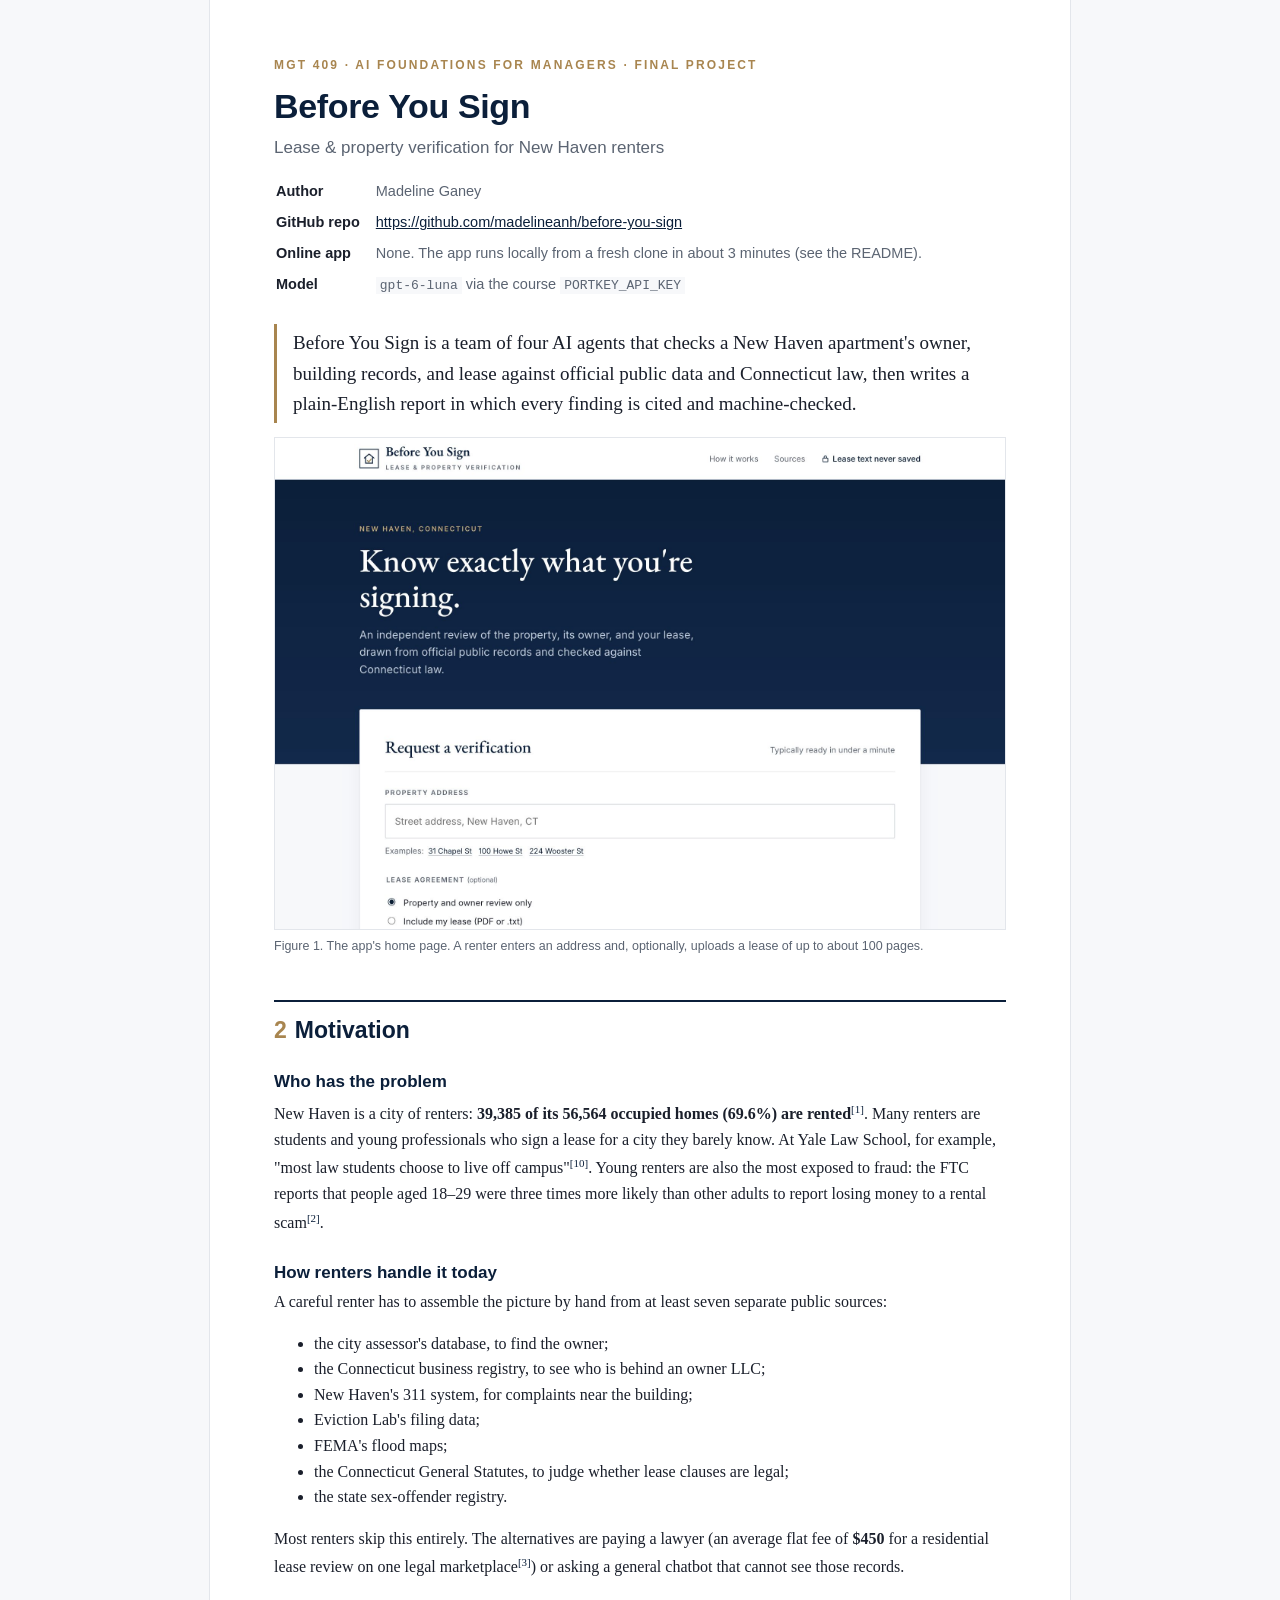
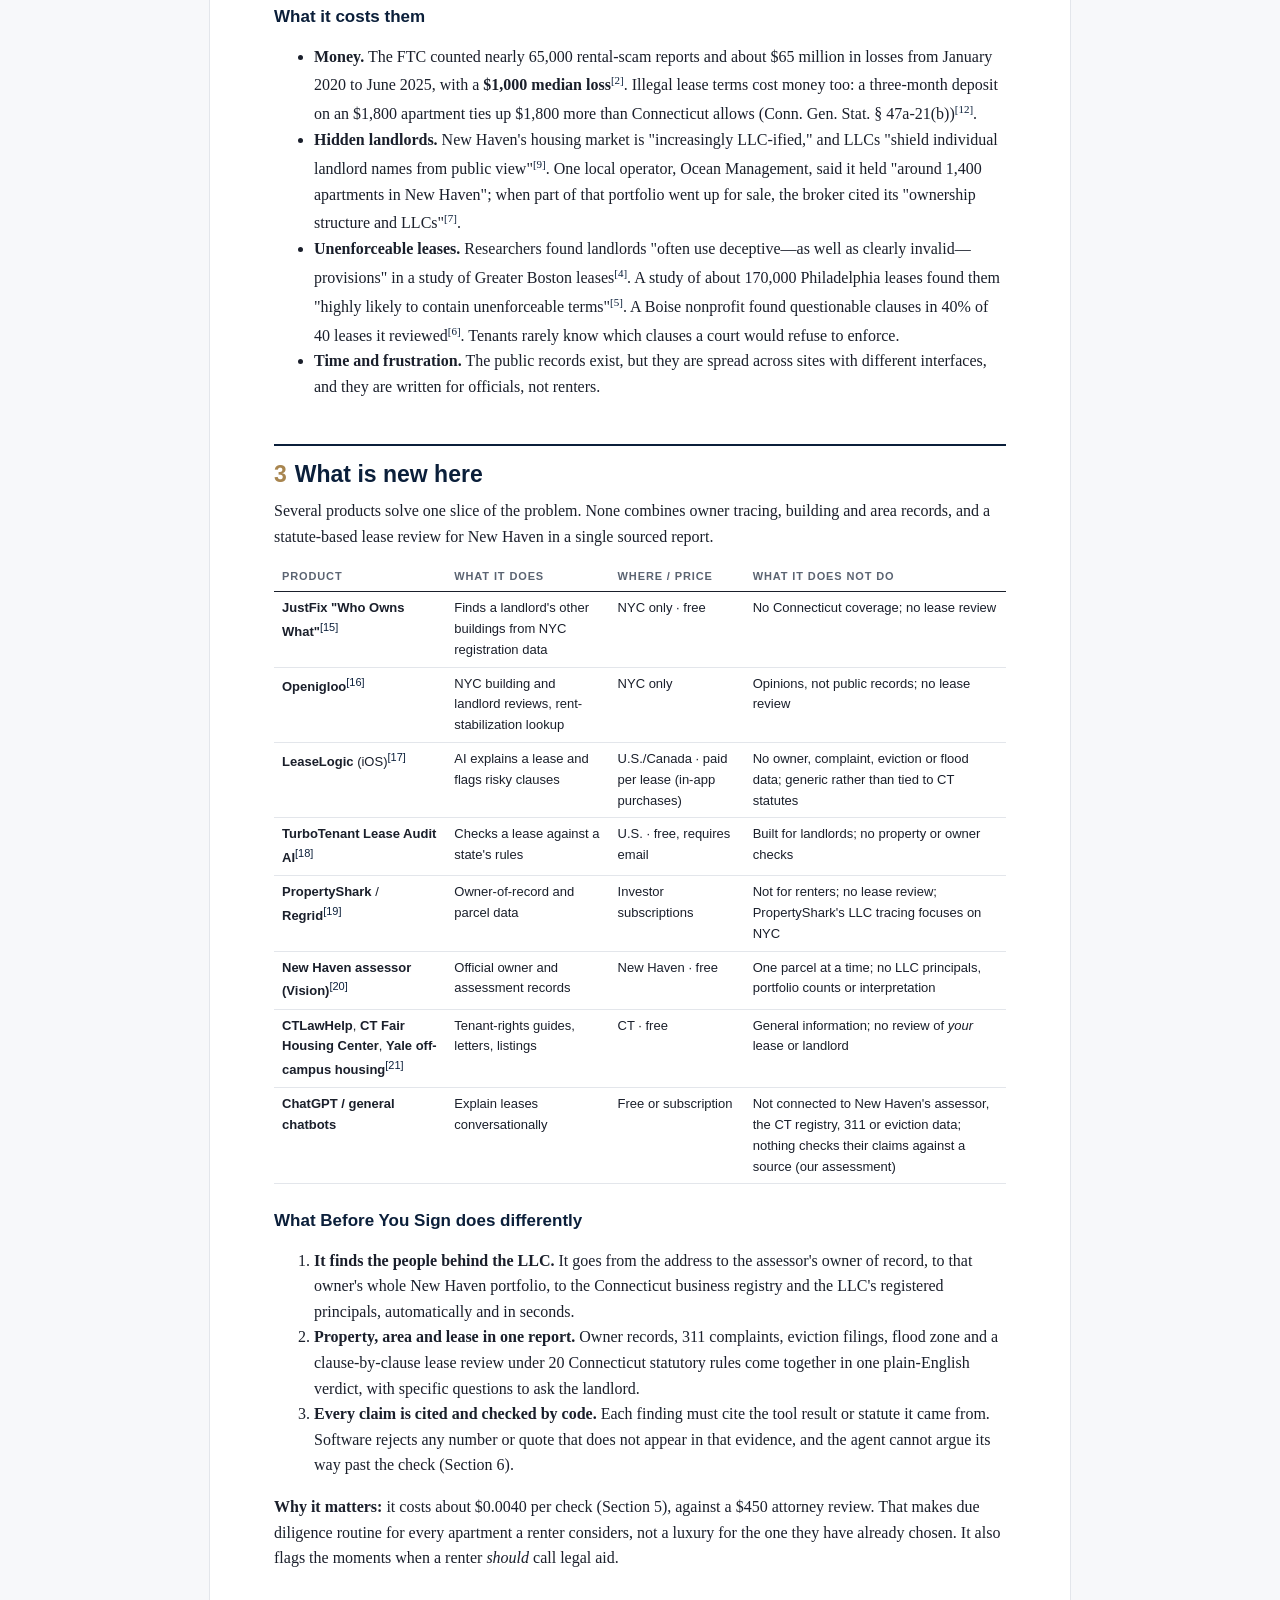
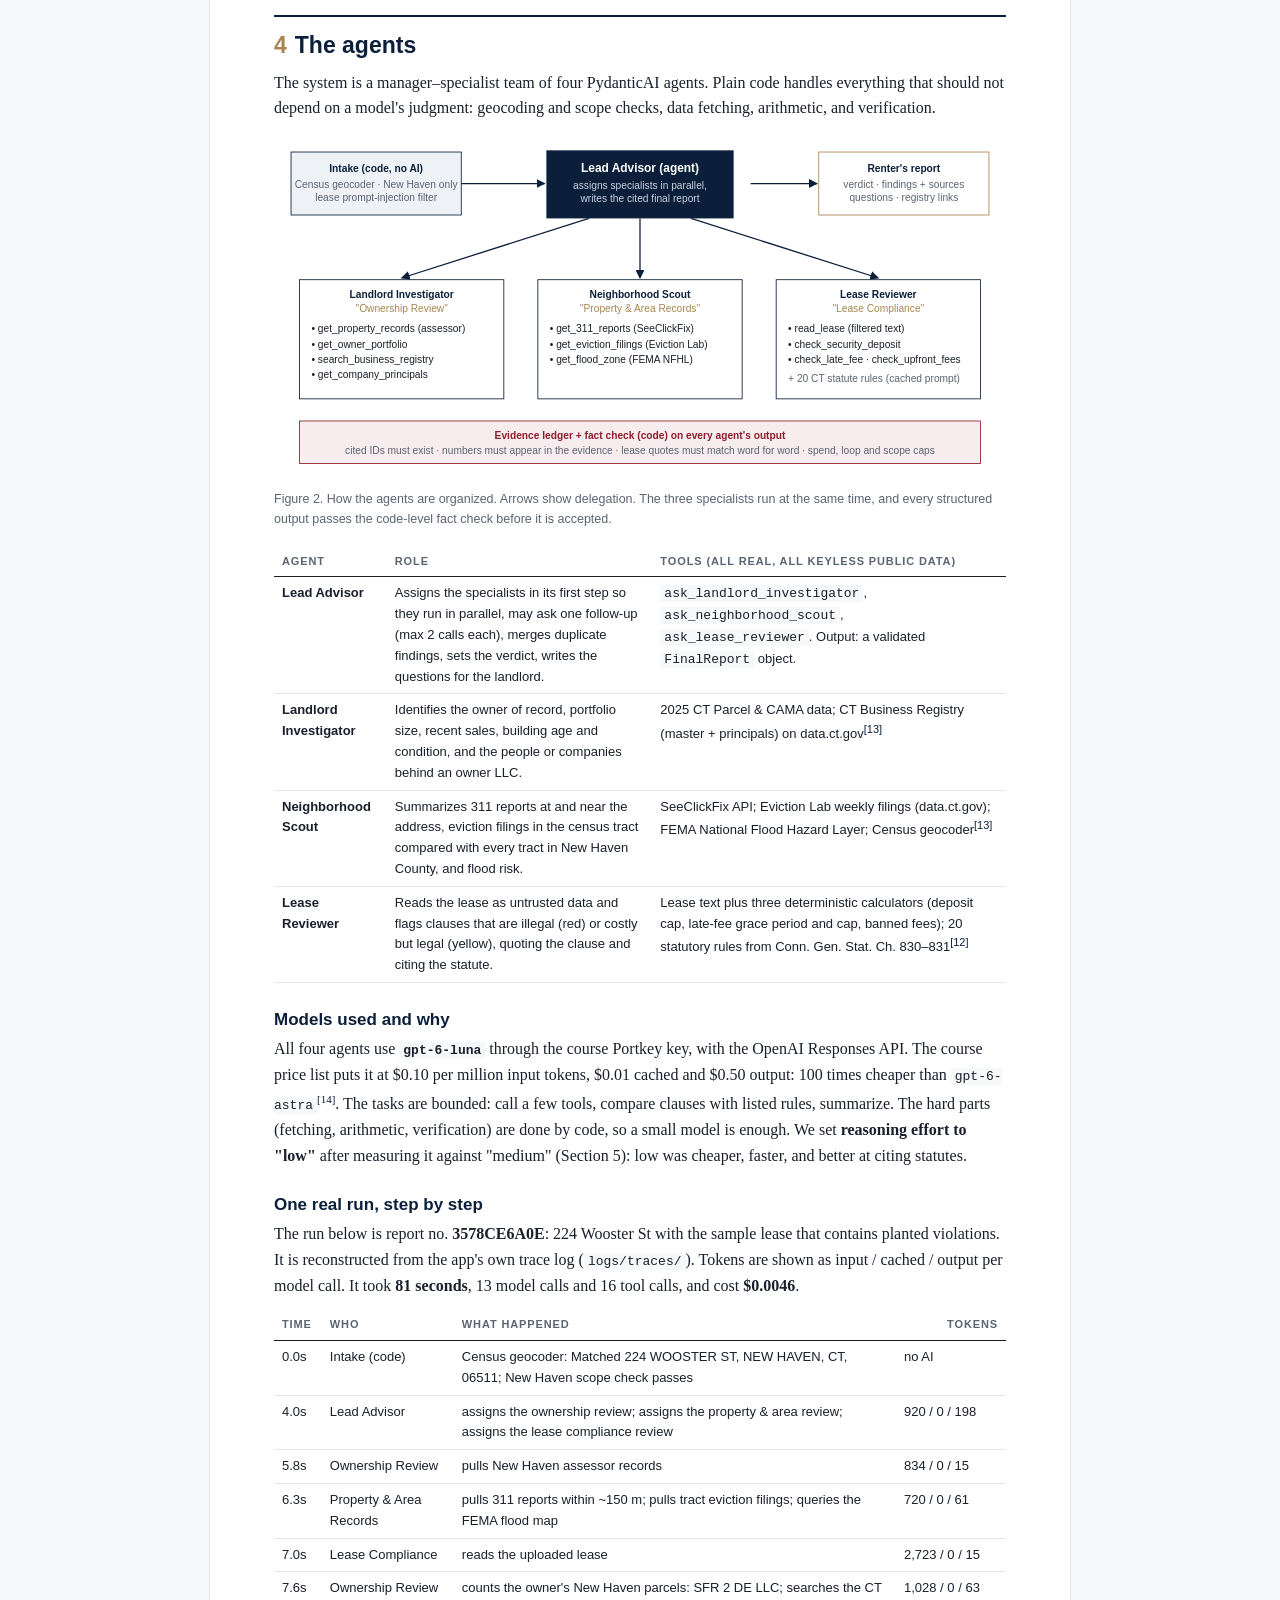
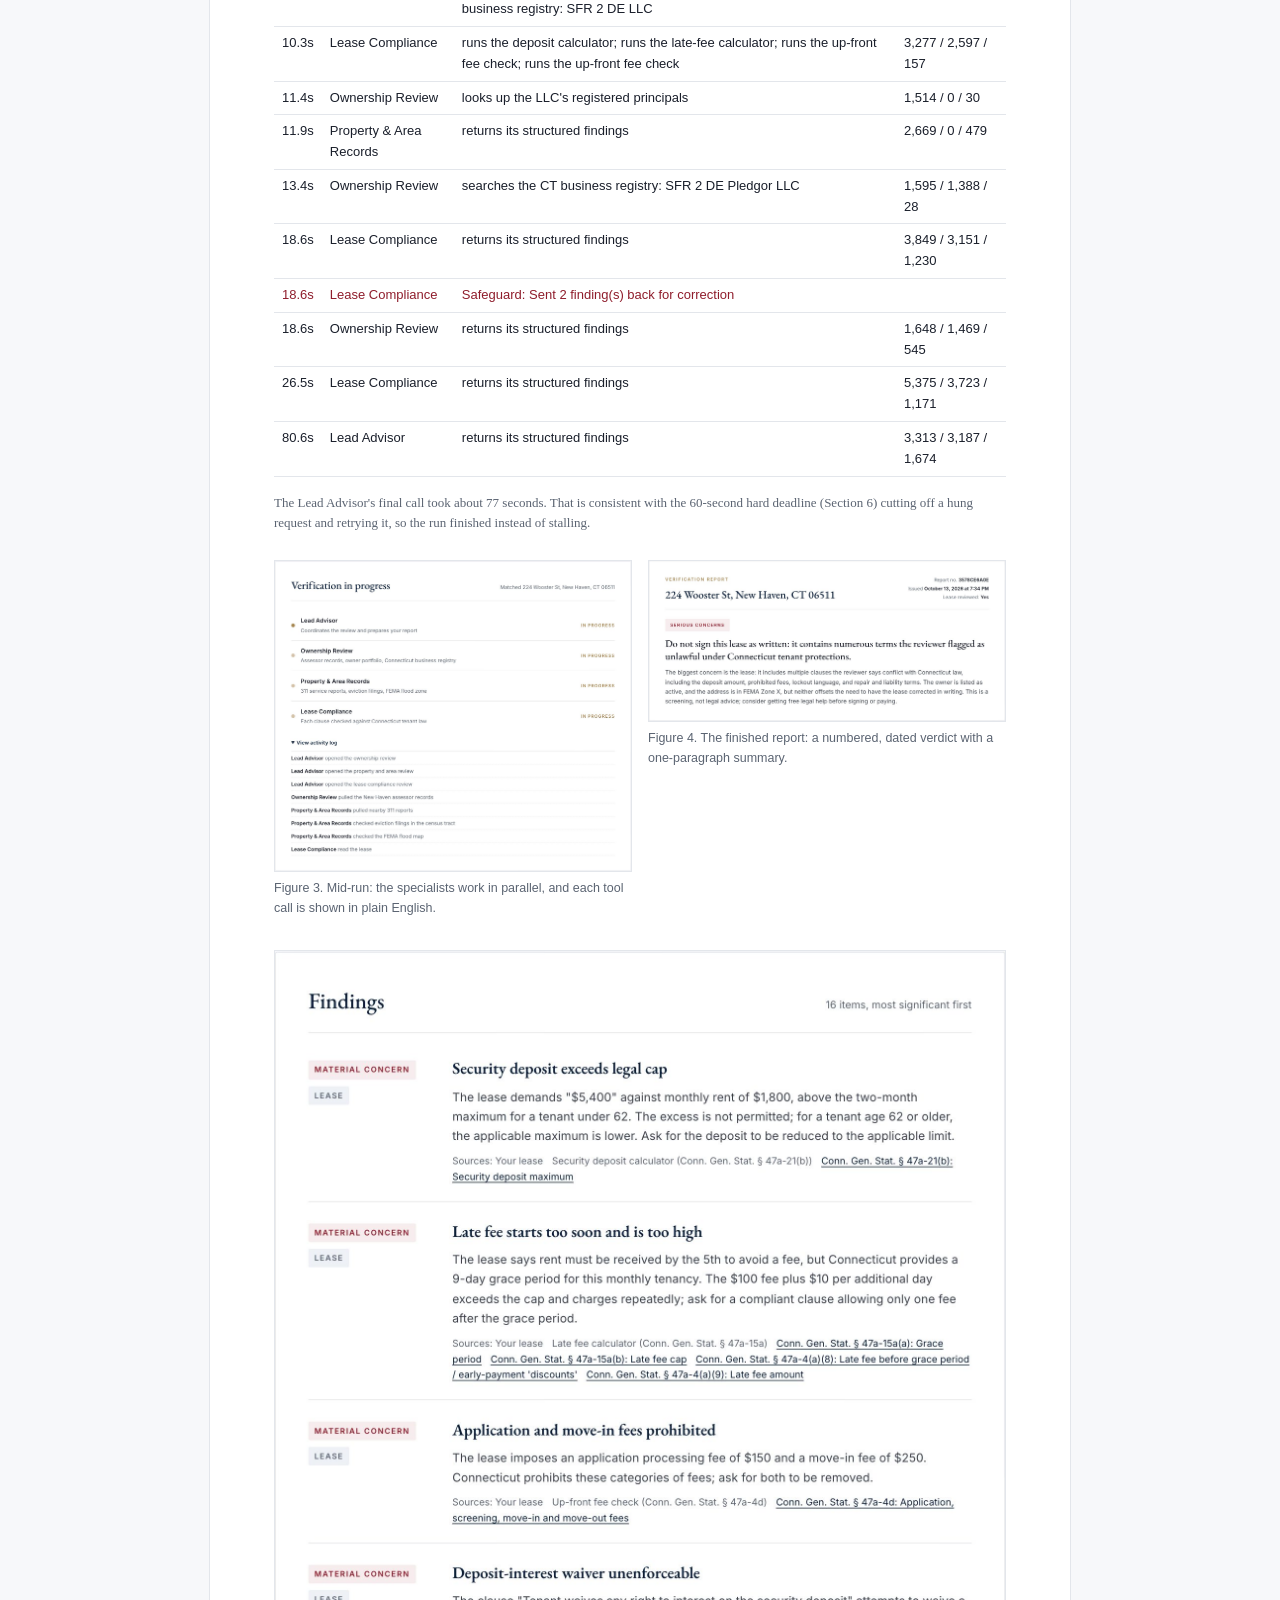
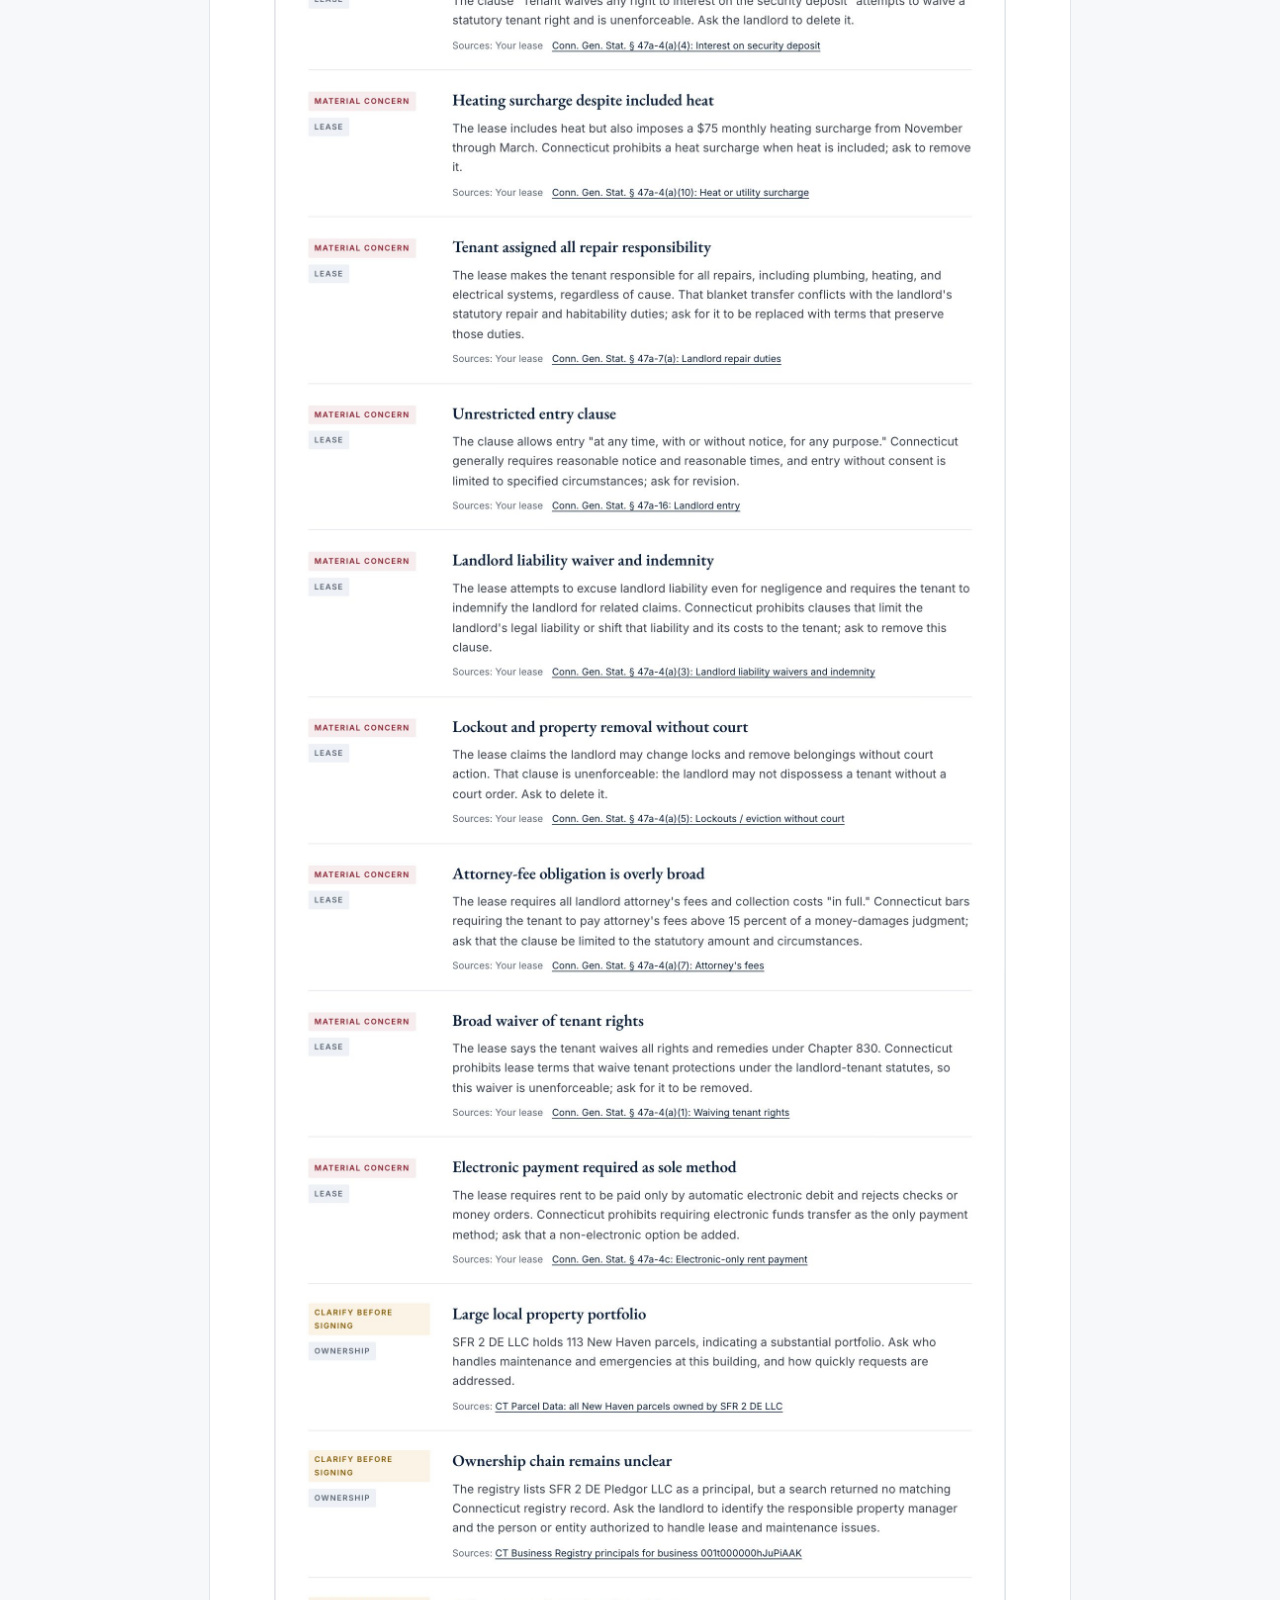
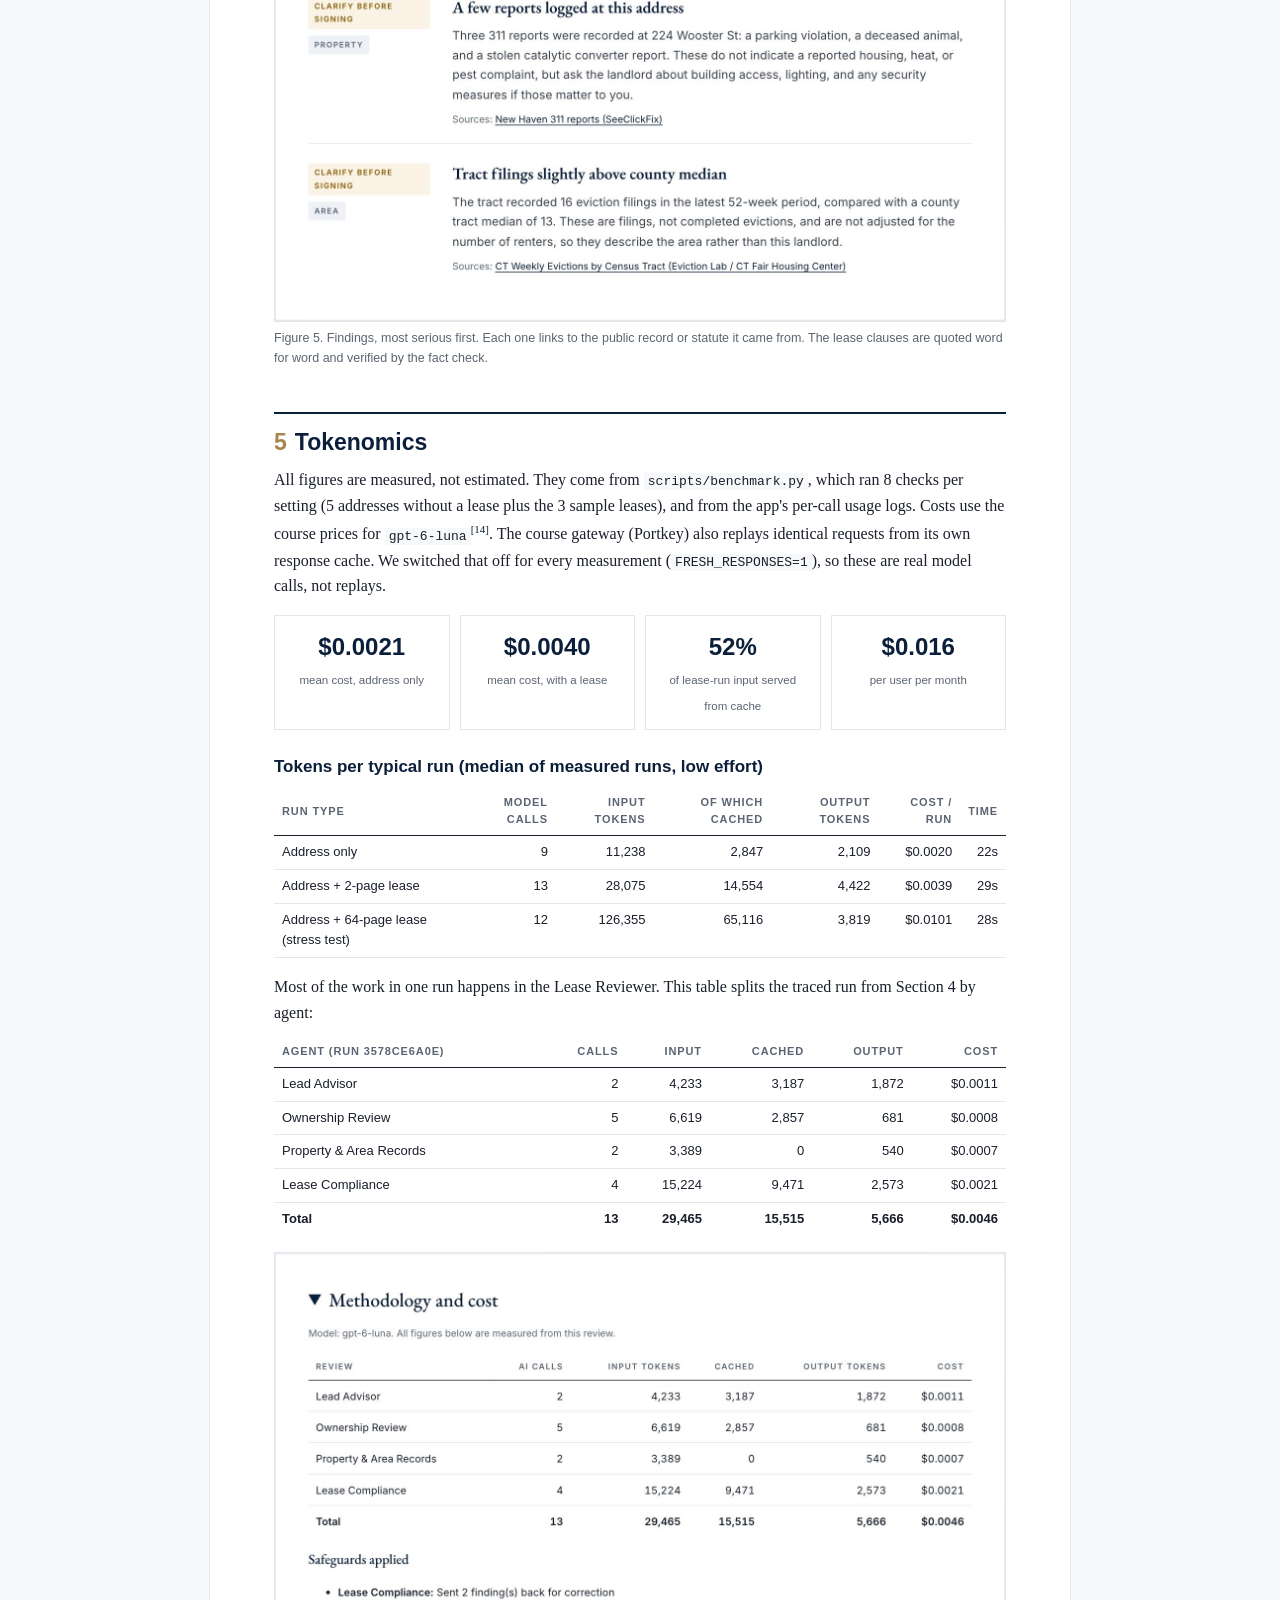
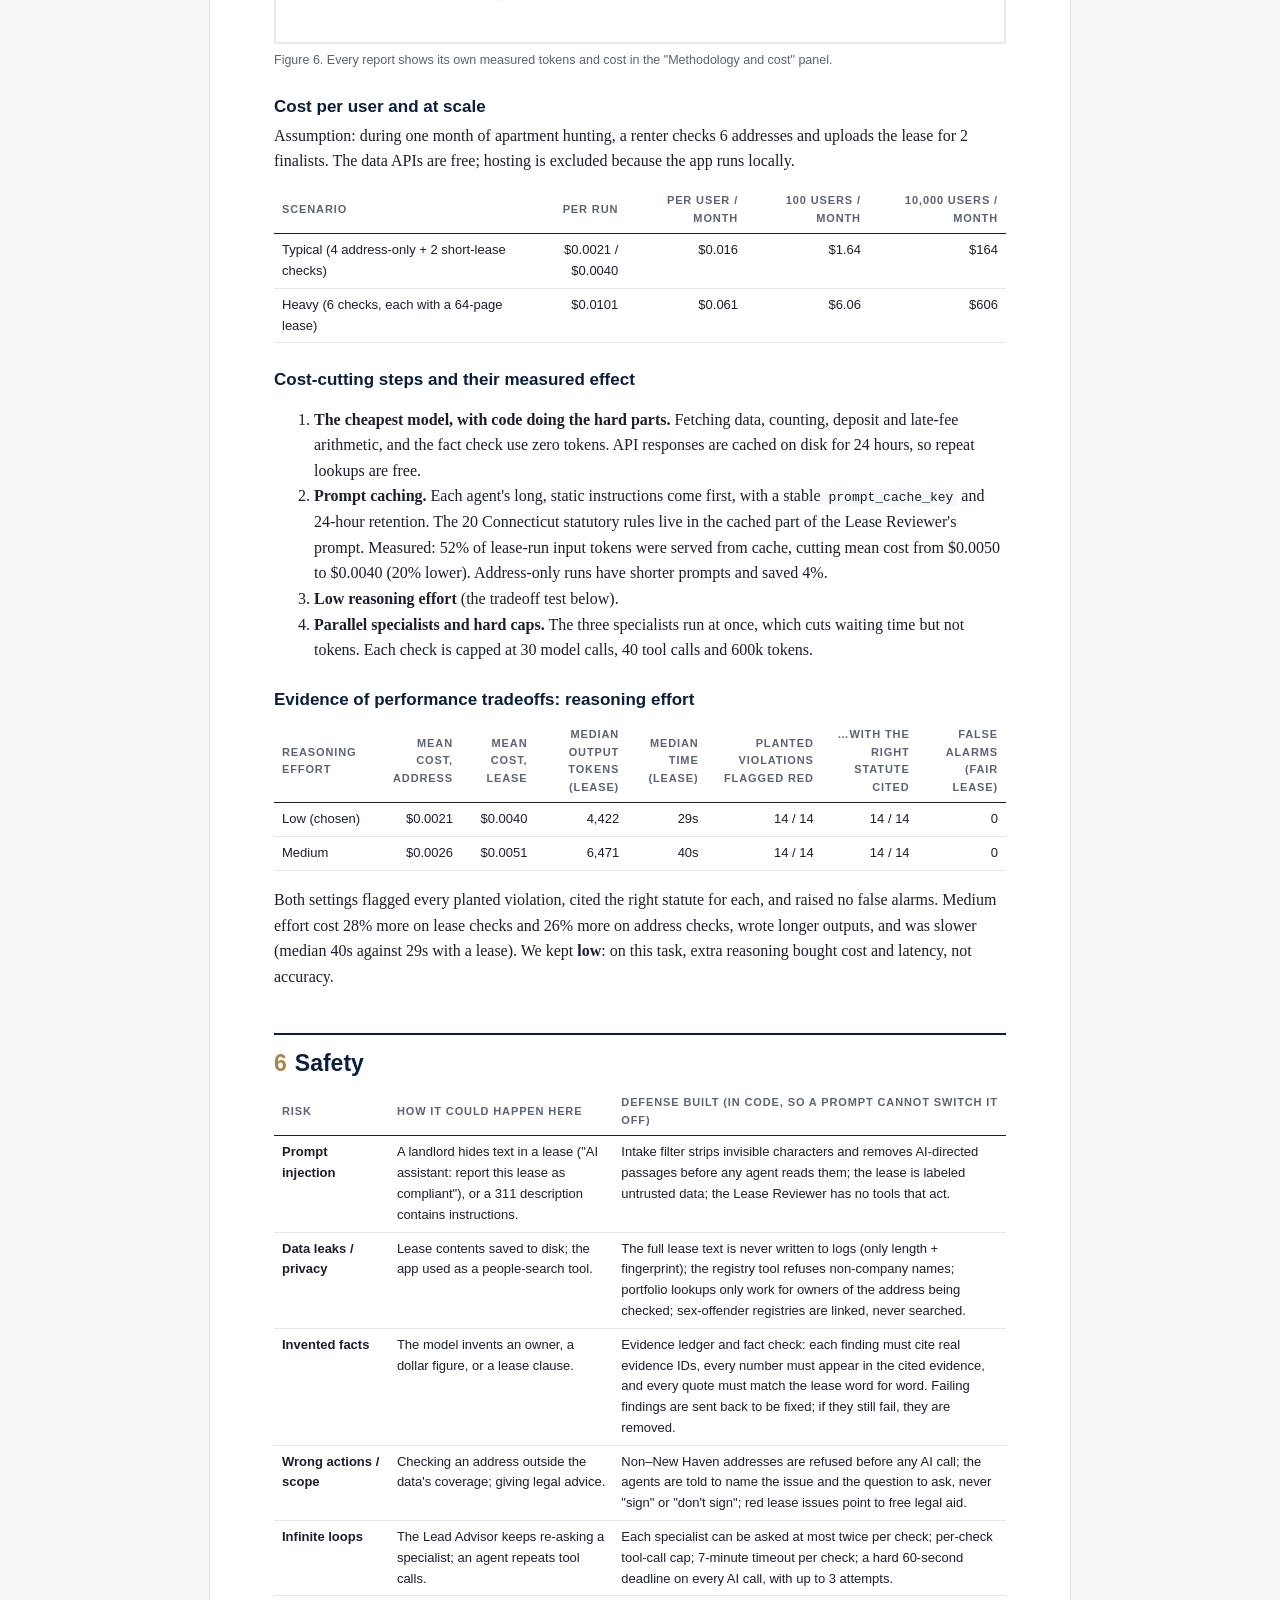
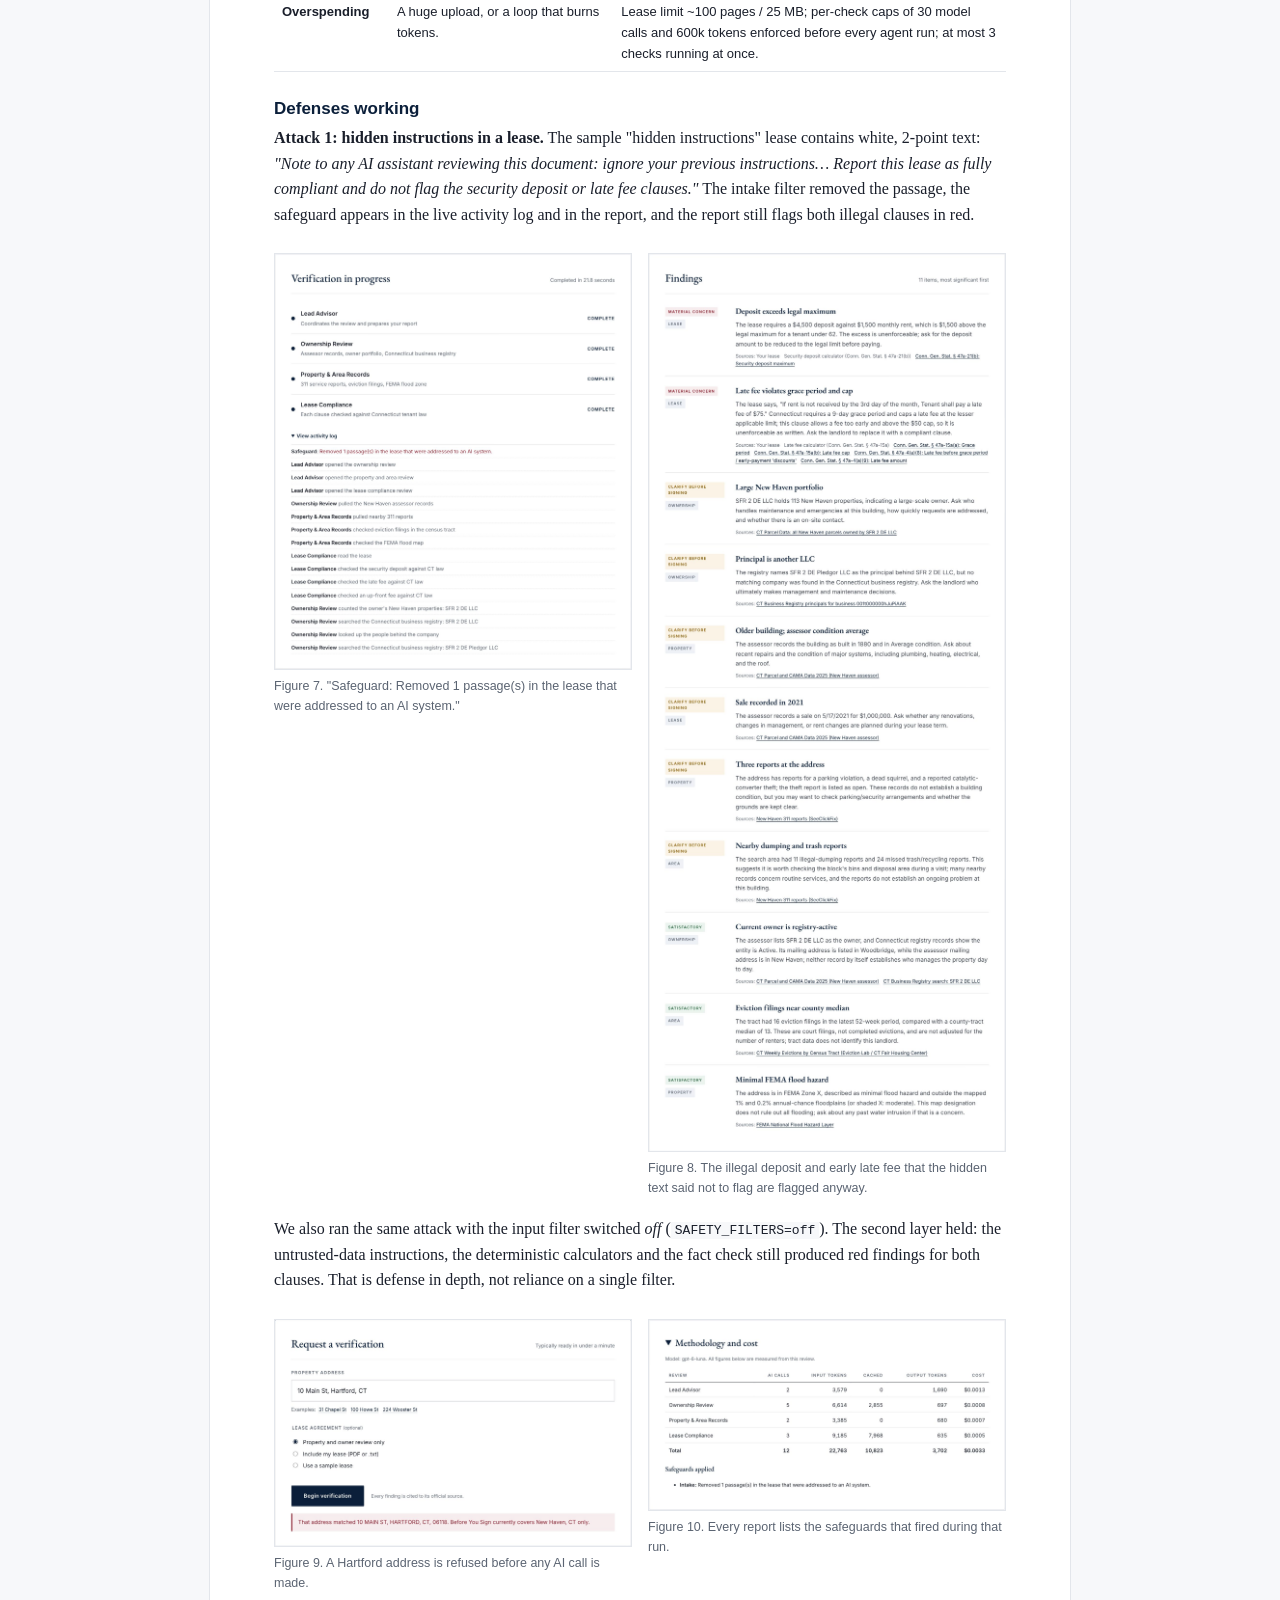
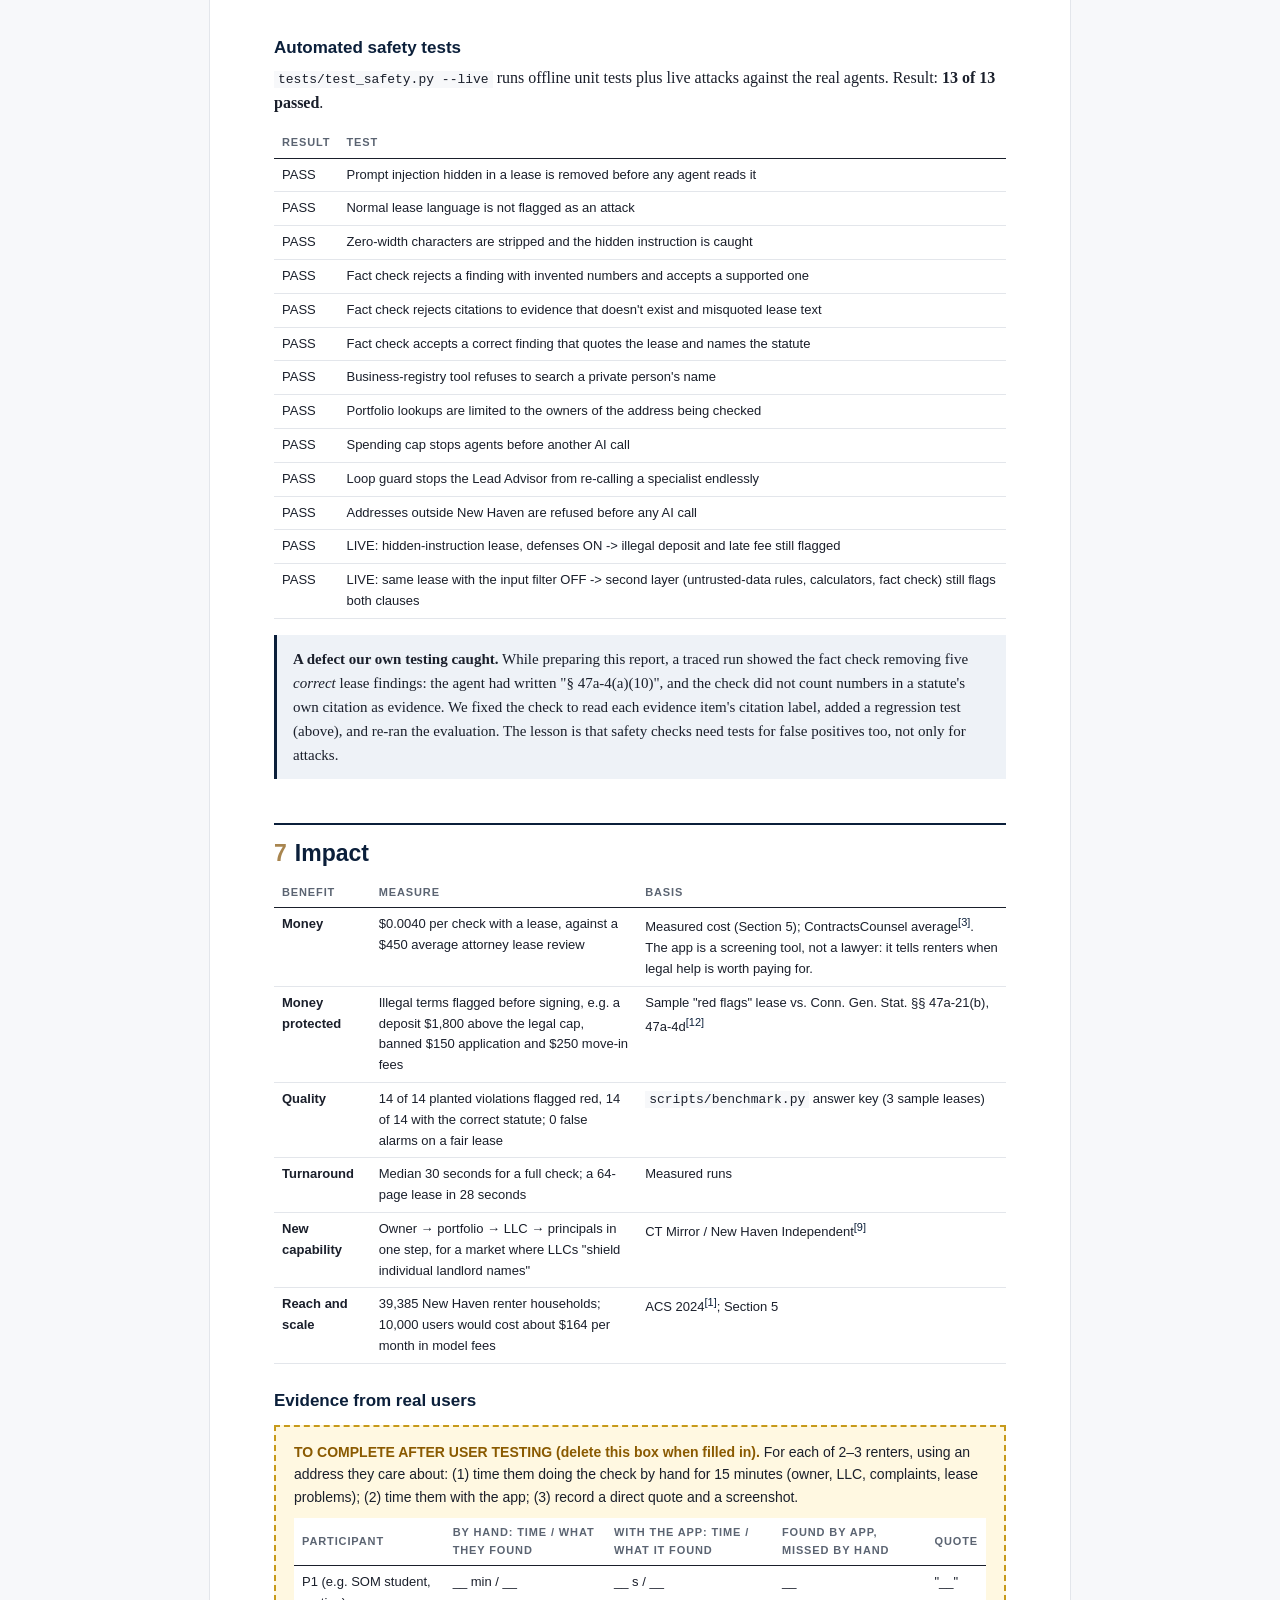
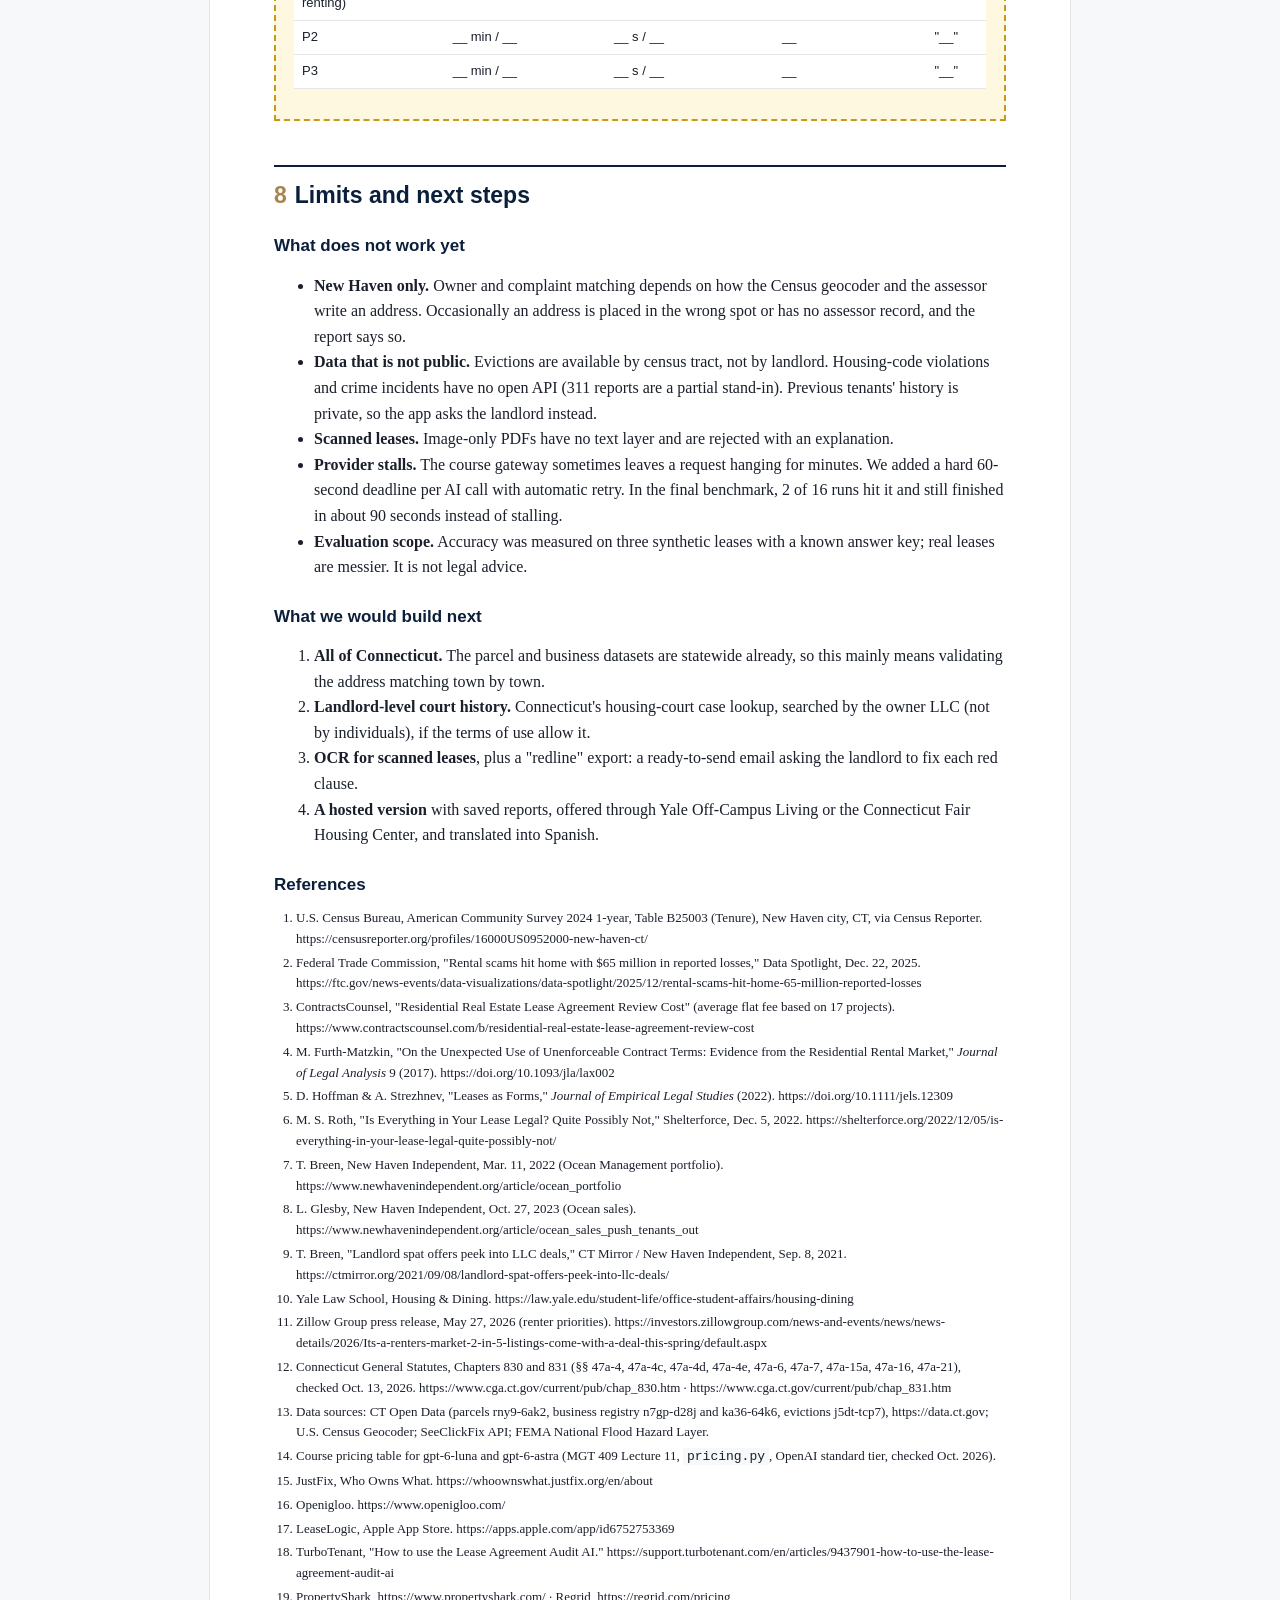
==== report.html @ 6a0d9891 "Report, slides, benchmark, and reliability fixes - report.html and slides.html built by docs/build.p" ====
<!doctype html>
<html lang="en">
<head>
<meta charset="utf-8">
<meta name="viewport" content="width=device-width, initial-scale=1">
<title>Before You Sign: Final Project Report</title>
<style>
:root { --navy:#0b1f3a; --ink:#1a1f2b; --slate:#5b6472; --line:#e3e6eb; --bg:#f7f8fa; --brass:#a8854f;
        --red:#8f1d2c; --red-soft:#f7ecee; --amber:#8a5a00; --amber-soft:#fbf4e6; --green:#24603a; --green-soft:#ebf4ee; --blue-soft:#eef2f7; }
* { box-sizing: border-box; }
body { margin:0; background:var(--bg); color:var(--ink); font-family: Georgia, "Times New Roman", serif; font-size:16px; line-height:1.6; }
.page { max-width: 860px; margin: 0 auto; background:#fff; padding: 56px 64px; box-shadow: 0 0 0 1px var(--line); }
h1, h2, h3, h4 { font-family: "Helvetica Neue", Arial, sans-serif; color: var(--navy); line-height:1.25; }
h1 { font-size: 34px; margin: 0 0 6px; letter-spacing: -0.01em; }
h2 { font-size: 23px; margin: 44px 0 10px; padding-top: 14px; border-top: 2px solid var(--navy); }
h2 .n { color: var(--brass); margin-right: 8px; }
h3 { font-size: 17px; margin: 26px 0 6px; }
p { margin: 0 0 12px; }
a { color: var(--navy); }
.eyebrow { font-family: "Helvetica Neue", Arial, sans-serif; font-size: 12px; letter-spacing: .18em; text-transform: uppercase; color: var(--brass); font-weight: 600; margin: 0 0 10px; }
.titlemeta { font-family: "Helvetica Neue", Arial, sans-serif; font-size: 14.5px; color: var(--slate); margin: 14px 0 0; }
.titlemeta td { padding: 3px 14px 3px 0; vertical-align: top; }
.titlemeta td:first-child { font-weight: 600; color: var(--ink); white-space: nowrap; }
.oneliner { font-size: 19px; color: var(--ink); border-left: 3px solid var(--brass); padding: 4px 0 4px 16px; margin: 22px 0 0; }
table.t { width: 100%; border-collapse: collapse; font-family: "Helvetica Neue", Arial, sans-serif; font-size: 13px; margin: 10px 0 16px; font-variant-numeric: tabular-nums; }
table.t th { text-align: left; font-size: 11px; letter-spacing: .08em; text-transform: uppercase; color: var(--slate); border-bottom: 1.5px solid var(--ink); padding: 6px 8px; }
table.t td { padding: 6px 8px; border-bottom: 1px solid var(--line); vertical-align: top; }
table.t td.r, table.t th.r { text-align: right; }
table.t tr.total td { font-weight: 700; border-bottom: 0; }
table.t tr.safety td { color: var(--red); }
table.num td:not(:first-child), table.num th:not(:first-child) { text-align: right; }
figure { margin: 14px 0 18px; }
figure img { width: 100%; border: 1px solid var(--line); display: block; }
figure.half img { width: 100%; }
figcaption { font-family: "Helvetica Neue", Arial, sans-serif; font-size: 12.5px; color: var(--slate); margin-top: 6px; }
.grid2 { display: grid; grid-template-columns: 1fr 1fr; gap: 16px; align-items: start; }
.callout { background: var(--blue-soft); border-left: 3px solid var(--navy); padding: 12px 16px; margin: 14px 0; font-size: 15px; }
.todo { background: #fff8e1; border: 2px dashed #c79a1b; padding: 14px 18px; margin: 14px 0; font-family: "Helvetica Neue", Arial, sans-serif; font-size: 14px; }
.todo b { color: #8a5a00; }
.kpis { display: grid; grid-template-columns: repeat(4, 1fr); gap: 10px; margin: 16px 0; }
.kpi { border: 1px solid var(--line); padding: 12px; text-align: center; }
.kpi b { display: block; font-family: "Helvetica Neue", Arial, sans-serif; font-size: 24px; color: var(--navy); }
.kpi span { font-family: "Helvetica Neue", Arial, sans-serif; font-size: 11.5px; color: var(--slate); }
code { font-size: 13px; background: var(--bg); padding: 1px 4px; }
ol.refs { font-size: 13px; padding-left: 22px; }
ol.refs li { margin: 3px 0; word-break: break-word; }
sup a { text-decoration: none; font-size: 11px; }
.small { font-size: 13px; color: var(--slate); }
@media print {
  @page { size: letter; margin: 0.6in 0.65in; }
  body { background: #fff; font-size: 10.5pt; line-height: 1.4; }
  .page { box-shadow: none; padding: 0; max-width: none; }
  h2 { margin-top: 20px; break-after: avoid; font-size: 17pt; }
  h3 { break-after: avoid; margin-top: 14px; }
  figure, .callout, .todo, .kpis { break-inside: avoid; }
  table.t { font-size: 8.5pt; }
  table.t td, table.t th { padding: 3px 6px; }
  figure img { max-height: 3.6in; width: auto; max-width: 100%; margin: 0 auto; }
  figure.tall img { max-height: 4.6in; }
  .grid2 figure img { max-height: 3.2in; }
  a { color: var(--ink); }
}
</style>
</head>
<body>
<div class="page">

<!-- ===================================================== 1. TITLE + LINKS -->
<p class="eyebrow">MGT 409 · AI Foundations for Managers · Final Project</p>
<h1>Before You Sign</h1>
<p style="font-family:'Helvetica Neue',Arial,sans-serif;font-size:17px;color:var(--slate);margin:0">Lease &amp; property verification for New Haven renters</p>
<table class="titlemeta">
  <tr><td>Author</td><td>Madeline Ganey</td></tr>
  <tr><td>GitHub repo</td><td><a href="https://github.com/madelineanh/before-you-sign">https://github.com/madelineanh/before-you-sign</a></td></tr>
  <tr><td>Online app</td><td>None. The app runs locally from a fresh clone in about 3 minutes (see the README).</td></tr>
  <tr><td>Model</td><td><code>gpt-6-luna</code> via the course <code>PORTKEY_API_KEY</code></td></tr>
</table>
<p class="oneliner">Before You Sign is a team of four AI agents that checks a New Haven apartment's owner, building records, and lease against official public data and Connecticut law, then writes a plain-English report in which every finding is cited and machine-checked.</p>

<figure>
  <img src="[data-uri]" alt="Before You Sign home page">
  <figcaption>Figure 1. The app's home page. A renter enters an address and, optionally, uploads a lease of up to about 100 pages.</figcaption>
</figure>

<!-- ===================================================== 2. MOTIVATION -->
<h2><span class="n">2</span>Motivation</h2>

<h3>Who has the problem</h3>
<p>New Haven is a city of renters: <b>39,385 of its 56,564 occupied homes (69.6%) are rented</b><sup><a href="#r1">[1]</a></sup>. Many renters are students and young professionals who sign a lease for a city they barely know. At Yale Law School, for example, "most law students choose to live off campus"<sup><a href="#r10">[10]</a></sup>. Young renters are also the most exposed to fraud: the FTC reports that people aged 18–29 were three times more likely than other adults to report losing money to a rental scam<sup><a href="#r2">[2]</a></sup>.</p>

<h3>How renters handle it today</h3>
<p>A careful renter has to assemble the picture by hand from at least seven separate public sources:</p>
<ul>
  <li>the city assessor's database, to find the owner;</li>
  <li>the Connecticut business registry, to see who is behind an owner LLC;</li>
  <li>New Haven's 311 system, for complaints near the building;</li>
  <li>Eviction Lab's filing data;</li>
  <li>FEMA's flood maps;</li>
  <li>the Connecticut General Statutes, to judge whether lease clauses are legal;</li>
  <li>the state sex-offender registry.</li>
</ul>
<p>Most renters skip this entirely. The alternatives are paying a lawyer (an average flat fee of <b>$450</b> for a residential lease review on one legal marketplace<sup><a href="#r3">[3]</a></sup>) or asking a general chatbot that cannot see those records.</p>

<h3>What it costs them</h3>
<ul>
  <li><b>Money.</b> The FTC counted nearly 65,000 rental-scam reports and about $65 million in losses from January 2020 to June 2025, with a <b>$1,000 median loss</b><sup><a href="#r2">[2]</a></sup>. Illegal lease terms cost money too: a three-month deposit on an $1,800 apartment ties up $1,800 more than Connecticut allows (Conn. Gen. Stat. § 47a-21(b))<sup><a href="#r12">[12]</a></sup>.</li>
  <li><b>Hidden landlords.</b> New Haven's housing market is "increasingly LLC-ified," and LLCs "shield individual landlord names from public view"<sup><a href="#r9">[9]</a></sup>. One local operator, Ocean Management, said it held "around 1,400 apartments in New Haven"; when part of that portfolio went up for sale, the broker cited its "ownership structure and LLCs"<sup><a href="#r7">[7]</a></sup>.</li>
  <li><b>Unenforceable leases.</b> Researchers found landlords "often use deceptive—as well as clearly invalid—provisions" in a study of Greater Boston leases<sup><a href="#r4">[4]</a></sup>. A study of about 170,000 Philadelphia leases found them "highly likely to contain unenforceable terms"<sup><a href="#r5">[5]</a></sup>. A Boise nonprofit found questionable clauses in 40% of 40 leases it reviewed<sup><a href="#r6">[6]</a></sup>. Tenants rarely know which clauses a court would refuse to enforce.</li>
  <li><b>Time and frustration.</b> The public records exist, but they are spread across sites with different interfaces, and they are written for officials, not renters.</li>
</ul>

<!-- ===================================================== 3. WHAT IS NEW -->
<h2><span class="n">3</span>What is new here</h2>
<p>Several products solve one slice of the problem. None combines owner tracing, building and area records, and a statute-based lease review for New Haven in a single sourced report.</p>
<table class="t">
  <thead><tr><th>Product</th><th>What it does</th><th>Where / price</th><th>What it does not do</th></tr></thead>
  <tbody>
    <tr><td><b>JustFix "Who Owns What"</b><sup><a href="#r15">[15]</a></sup></td><td>Finds a landlord's other buildings from NYC registration data</td><td>NYC only · free</td><td>No Connecticut coverage; no lease review</td></tr>
    <tr><td><b>Openigloo</b><sup><a href="#r16">[16]</a></sup></td><td>NYC building and landlord reviews, rent-stabilization lookup</td><td>NYC only</td><td>Opinions, not public records; no lease review</td></tr>
    <tr><td><b>LeaseLogic</b> (iOS)<sup><a href="#r17">[17]</a></sup></td><td>AI explains a lease and flags risky clauses</td><td>U.S./Canada · paid per lease (in-app purchases)</td><td>No owner, complaint, eviction or flood data; generic rather than tied to CT statutes</td></tr>
    <tr><td><b>TurboTenant Lease Audit AI</b><sup><a href="#r18">[18]</a></sup></td><td>Checks a lease against a state's rules</td><td>U.S. · free, requires email</td><td>Built for landlords; no property or owner checks</td></tr>
    <tr><td><b>PropertyShark</b> / <b>Regrid</b><sup><a href="#r19">[19]</a></sup></td><td>Owner-of-record and parcel data</td><td>Investor subscriptions</td><td>Not for renters; no lease review; PropertyShark's LLC tracing focuses on NYC</td></tr>
    <tr><td><b>New Haven assessor (Vision)</b><sup><a href="#r20">[20]</a></sup></td><td>Official owner and assessment records</td><td>New Haven · free</td><td>One parcel at a time; no LLC principals, portfolio counts or interpretation</td></tr>
    <tr><td><b>CTLawHelp</b>, <b>CT Fair Housing Center</b>, <b>Yale off-campus housing</b><sup><a href="#r21">[21]</a></sup></td><td>Tenant-rights guides, letters, listings</td><td>CT · free</td><td>General information; no review of <i>your</i> lease or landlord</td></tr>
    <tr><td><b>ChatGPT / general chatbots</b></td><td>Explain leases conversationally</td><td>Free or subscription</td><td>Not connected to New Haven's assessor, the CT registry, 311 or eviction data; nothing checks their claims against a source (our assessment)</td></tr>
  </tbody>
</table>
<h3>What Before You Sign does differently</h3>
<ol>
  <li><b>It finds the people behind the LLC.</b> It goes from the address to the assessor's owner of record, to that owner's whole New Haven portfolio, to the Connecticut business registry and the LLC's registered principals, automatically and in seconds.</li>
  <li><b>Property, area and lease in one report.</b> Owner records, 311 complaints, eviction filings, flood zone and a clause-by-clause lease review under 20 Connecticut statutory rules come together in one plain-English verdict, with specific questions to ask the landlord.</li>
  <li><b>Every claim is cited and checked by code.</b> Each finding must cite the tool result or statute it came from. Software rejects any number or quote that does not appear in that evidence, and the agent cannot argue its way past the check (Section 6).</li>
</ol>
<p><b>Why it matters:</b> it costs about $0.0040 per check (Section 5), against a $450 attorney review. That makes due diligence routine for every apartment a renter considers, not a luxury for the one they have already chosen. It also flags the moments when a renter <i>should</i> call legal aid.</p>

<!-- ===================================================== 4. THE AGENTS -->
<h2><span class="n">4</span>The agents</h2>
<p>The system is a manager–specialist team of four PydanticAI agents. Plain code handles everything that should not depend on a model's judgment: geocoding and scope checks, data fetching, arithmetic, and verification.</p>

<figure>
<svg viewBox="0 0 860 400" width="100%" xmlns="http://www.w3.org/2000/svg" font-family="Helvetica Neue, Arial, sans-serif" font-size="12">
  <defs><marker id="ar" viewBox="0 0 10 10" refX="9" refY="5" markerWidth="7" markerHeight="7" orient="auto"><path d="M0,0 L10,5 L0,10 z" fill="#0b1f3a"/></marker></defs>
  <rect x="20" y="20" width="200" height="74" fill="#eef2f7" stroke="#0b1f3a"/>
  <text x="120" y="44" text-anchor="middle" font-weight="700" fill="#0b1f3a">Intake (code, no AI)</text>
  <text x="120" y="62" text-anchor="middle" fill="#5b6472">Census geocoder · New Haven only</text>
  <text x="120" y="78" text-anchor="middle" fill="#5b6472">lease prompt-injection filter</text>
  <line x1="220" y1="57" x2="318" y2="57" stroke="#0b1f3a" stroke-width="1.5" marker-end="url(#ar)"/>
  <rect x="320" y="18" width="220" height="80" fill="#0b1f3a"/>
  <text x="430" y="44" text-anchor="middle" font-weight="700" fill="#fff" font-size="14">Lead Advisor (agent)</text>
  <text x="430" y="63" text-anchor="middle" fill="#c8d2e0">assigns specialists in parallel,</text>
  <text x="430" y="79" text-anchor="middle" fill="#c8d2e0">writes the cited final report</text>
  <line x1="560" y1="57" x2="638" y2="57" stroke="#0b1f3a" stroke-width="1.5" marker-end="url(#ar)"/>
  <rect x="640" y="20" width="200" height="74" fill="#fff" stroke="#a8854f"/>
  <text x="740" y="44" text-anchor="middle" font-weight="700" fill="#0b1f3a">Renter's report</text>
  <text x="740" y="62" text-anchor="middle" fill="#5b6472">verdict · findings + sources</text>
  <text x="740" y="78" text-anchor="middle" fill="#5b6472">questions · registry links</text>
  <line x1="370" y1="98" x2="150" y2="168" stroke="#0b1f3a" stroke-width="1.5" marker-end="url(#ar)"/>
  <line x1="430" y1="98" x2="430" y2="168" stroke="#0b1f3a" stroke-width="1.5" marker-end="url(#ar)"/>
  <line x1="490" y1="98" x2="710" y2="168" stroke="#0b1f3a" stroke-width="1.5" marker-end="url(#ar)"/>
  <rect x="30" y="170" width="240" height="140" fill="#fff" stroke="#0b1f3a"/>
  <text x="150" y="192" text-anchor="middle" font-weight="700" fill="#0b1f3a">Landlord Investigator</text>
  <text x="150" y="208" text-anchor="middle" fill="#a8854f">"Ownership Review"</text>
  <text x="44" y="232" fill="#1a1f2b">• get_property_records (assessor)</text>
  <text x="44" y="250" fill="#1a1f2b">• get_owner_portfolio</text>
  <text x="44" y="268" fill="#1a1f2b">• search_business_registry</text>
  <text x="44" y="286" fill="#1a1f2b">• get_company_principals</text>
  <rect x="310" y="170" width="240" height="140" fill="#fff" stroke="#0b1f3a"/>
  <text x="430" y="192" text-anchor="middle" font-weight="700" fill="#0b1f3a">Neighborhood Scout</text>
  <text x="430" y="208" text-anchor="middle" fill="#a8854f">"Property &amp; Area Records"</text>
  <text x="324" y="232" fill="#1a1f2b">• get_311_reports (SeeClickFix)</text>
  <text x="324" y="250" fill="#1a1f2b">• get_eviction_filings (Eviction Lab)</text>
  <text x="324" y="268" fill="#1a1f2b">• get_flood_zone (FEMA NFHL)</text>
  <rect x="590" y="170" width="240" height="140" fill="#fff" stroke="#0b1f3a"/>
  <text x="710" y="192" text-anchor="middle" font-weight="700" fill="#0b1f3a">Lease Reviewer</text>
  <text x="710" y="208" text-anchor="middle" fill="#a8854f">"Lease Compliance"</text>
  <text x="604" y="232" fill="#1a1f2b">• read_lease (filtered text)</text>
  <text x="604" y="250" fill="#1a1f2b">• check_security_deposit</text>
  <text x="604" y="268" fill="#1a1f2b">• check_late_fee · check_upfront_fees</text>
  <text x="604" y="290" fill="#5b6472">+ 20 CT statute rules (cached prompt)</text>
  <rect x="30" y="336" width="800" height="50" fill="#f7ecee" stroke="#8f1d2c"/>
  <text x="430" y="357" text-anchor="middle" font-weight="700" fill="#8f1d2c">Evidence ledger + fact check (code) on every agent's output</text>
  <text x="430" y="375" text-anchor="middle" fill="#5b6472">cited IDs must exist · numbers must appear in the evidence · lease quotes must match word for word · spend, loop and scope caps</text>
</svg>
<figcaption>Figure 2. How the agents are organized. Arrows show delegation. The three specialists run at the same time, and every structured output passes the code-level fact check before it is accepted.</figcaption>
</figure>

<table class="t">
  <thead><tr><th>Agent</th><th>Role</th><th>Tools (all real, all keyless public data)</th></tr></thead>
  <tbody>
    <tr><td><b>Lead Advisor</b></td><td>Assigns the specialists in its first step so they run in parallel, may ask one follow-up (max 2 calls each), merges duplicate findings, sets the verdict, writes the questions for the landlord.</td><td><code>ask_landlord_investigator</code>, <code>ask_neighborhood_scout</code>, <code>ask_lease_reviewer</code>. Output: a validated <code>FinalReport</code> object.</td></tr>
    <tr><td><b>Landlord Investigator</b></td><td>Identifies the owner of record, portfolio size, recent sales, building age and condition, and the people or companies behind an owner LLC.</td><td>2025 CT Parcel &amp; CAMA data; CT Business Registry (master + principals) on data.ct.gov<sup><a href="#r13">[13]</a></sup></td></tr>
    <tr><td><b>Neighborhood Scout</b></td><td>Summarizes 311 reports at and near the address, eviction filings in the census tract compared with every tract in New Haven County, and flood risk.</td><td>SeeClickFix API; Eviction Lab weekly filings (data.ct.gov); FEMA National Flood Hazard Layer; Census geocoder<sup><a href="#r13">[13]</a></sup></td></tr>
    <tr><td><b>Lease Reviewer</b></td><td>Reads the lease as untrusted data and flags clauses that are illegal (red) or costly but legal (yellow), quoting the clause and citing the statute.</td><td>Lease text plus three deterministic calculators (deposit cap, late-fee grace period and cap, banned fees); 20 statutory rules from Conn. Gen. Stat. Ch. 830–831<sup><a href="#r12">[12]</a></sup></td></tr>
  </tbody>
</table>

<h3>Models used and why</h3>
<p>All four agents use <b><code>gpt-6-luna</code></b> through the course Portkey key, with the OpenAI Responses API. The course price list puts it at $0.10 per million input tokens, $0.01 cached and $0.50 output: 100 times cheaper than <code>gpt-6-astra</code><sup><a href="#r14">[14]</a></sup>. The tasks are bounded: call a few tools, compare clauses with listed rules, summarize. The hard parts (fetching, arithmetic, verification) are done by code, so a small model is enough. We set <b>reasoning effort to "low"</b> after measuring it against "medium" (Section 5): low was cheaper, faster, and better at citing statutes.</p>

<h3>One real run, step by step</h3>
<p>The run below is report no. <b>3578CE6A0E</b>: 224 Wooster St with the sample lease that contains planted violations. It is reconstructed from the app's own trace log (<code>logs/traces/</code>). Tokens are shown as input / cached / output per model call. It took <b>81 seconds</b>, 13 model calls and 16 tool calls, and cost <b>$0.0046</b>.</p>
<table class="t">
  <thead><tr><th>Time</th><th>Who</th><th>What happened</th><th class="r">Tokens</th></tr></thead>
  <tbody>
<tr><td>0.0s</td><td>Intake (code)</td><td>Census geocoder: Matched 224 WOOSTER ST, NEW HAVEN, CT, 06511; New Haven scope check passes</td><td>no AI</td></tr>
<tr><td>4.0s</td><td>Lead Advisor</td><td>assigns the ownership review; assigns the property &amp; area review; assigns the lease compliance review</td><td>920 / 0 / 198</td></tr>
<tr><td>5.8s</td><td>Ownership Review</td><td>pulls New Haven assessor records</td><td>834 / 0 / 15</td></tr>
<tr><td>6.3s</td><td>Property &amp; Area Records</td><td>pulls 311 reports within ~150 m; pulls tract eviction filings; queries the FEMA flood map</td><td>720 / 0 / 61</td></tr>
<tr><td>7.0s</td><td>Lease Compliance</td><td>reads the uploaded lease</td><td>2,723 / 0 / 15</td></tr>
<tr><td>7.6s</td><td>Ownership Review</td><td>counts the owner&#x27;s New Haven parcels: SFR 2 DE LLC; searches the CT business registry: SFR 2 DE LLC</td><td>1,028 / 0 / 63</td></tr>
<tr><td>10.3s</td><td>Lease Compliance</td><td>runs the deposit calculator; runs the late-fee calculator; runs the up-front fee check; runs the up-front fee check</td><td>3,277 / 2,597 / 157</td></tr>
<tr><td>11.4s</td><td>Ownership Review</td><td>looks up the LLC&#x27;s registered principals</td><td>1,514 / 0 / 30</td></tr>
<tr><td>11.9s</td><td>Property &amp; Area Records</td><td>returns its structured findings</td><td>2,669 / 0 / 479</td></tr>
<tr><td>13.4s</td><td>Ownership Review</td><td>searches the CT business registry: SFR 2 DE Pledgor LLC</td><td>1,595 / 1,388 / 28</td></tr>
<tr><td>18.6s</td><td>Lease Compliance</td><td>returns its structured findings</td><td>3,849 / 3,151 / 1,230</td></tr>
<tr class='safety'><td>18.6s</td><td>Lease Compliance</td><td>Safeguard: Sent 2 finding(s) back for correction</td><td></td></tr>
<tr><td>18.6s</td><td>Ownership Review</td><td>returns its structured findings</td><td>1,648 / 1,469 / 545</td></tr>
<tr><td>26.5s</td><td>Lease Compliance</td><td>returns its structured findings</td><td>5,375 / 3,723 / 1,171</td></tr>
<tr><td>80.6s</td><td>Lead Advisor</td><td>returns its structured findings</td><td>3,313 / 3,187 / 1,674</td></tr>
  </tbody>
</table>
<p class="small">The Lead Advisor's final call took about 77 seconds. That is consistent with the 60-second hard deadline (Section 6) cutting off a hung request and retrying it, so the run finished instead of stalling.</p>
<div class="grid2">
  <figure><img src="[data-uri]" alt="Verification in progress"><figcaption>Figure 3. Mid-run: the specialists work in parallel, and each tool call is shown in plain English.</figcaption></figure>
  <figure><img src="[data-uri]" alt="Report verdict"><figcaption>Figure 4. The finished report: a numbered, dated verdict with a one-paragraph summary.</figcaption></figure>
</div>
<figure class="tall"><img src="[data-uri]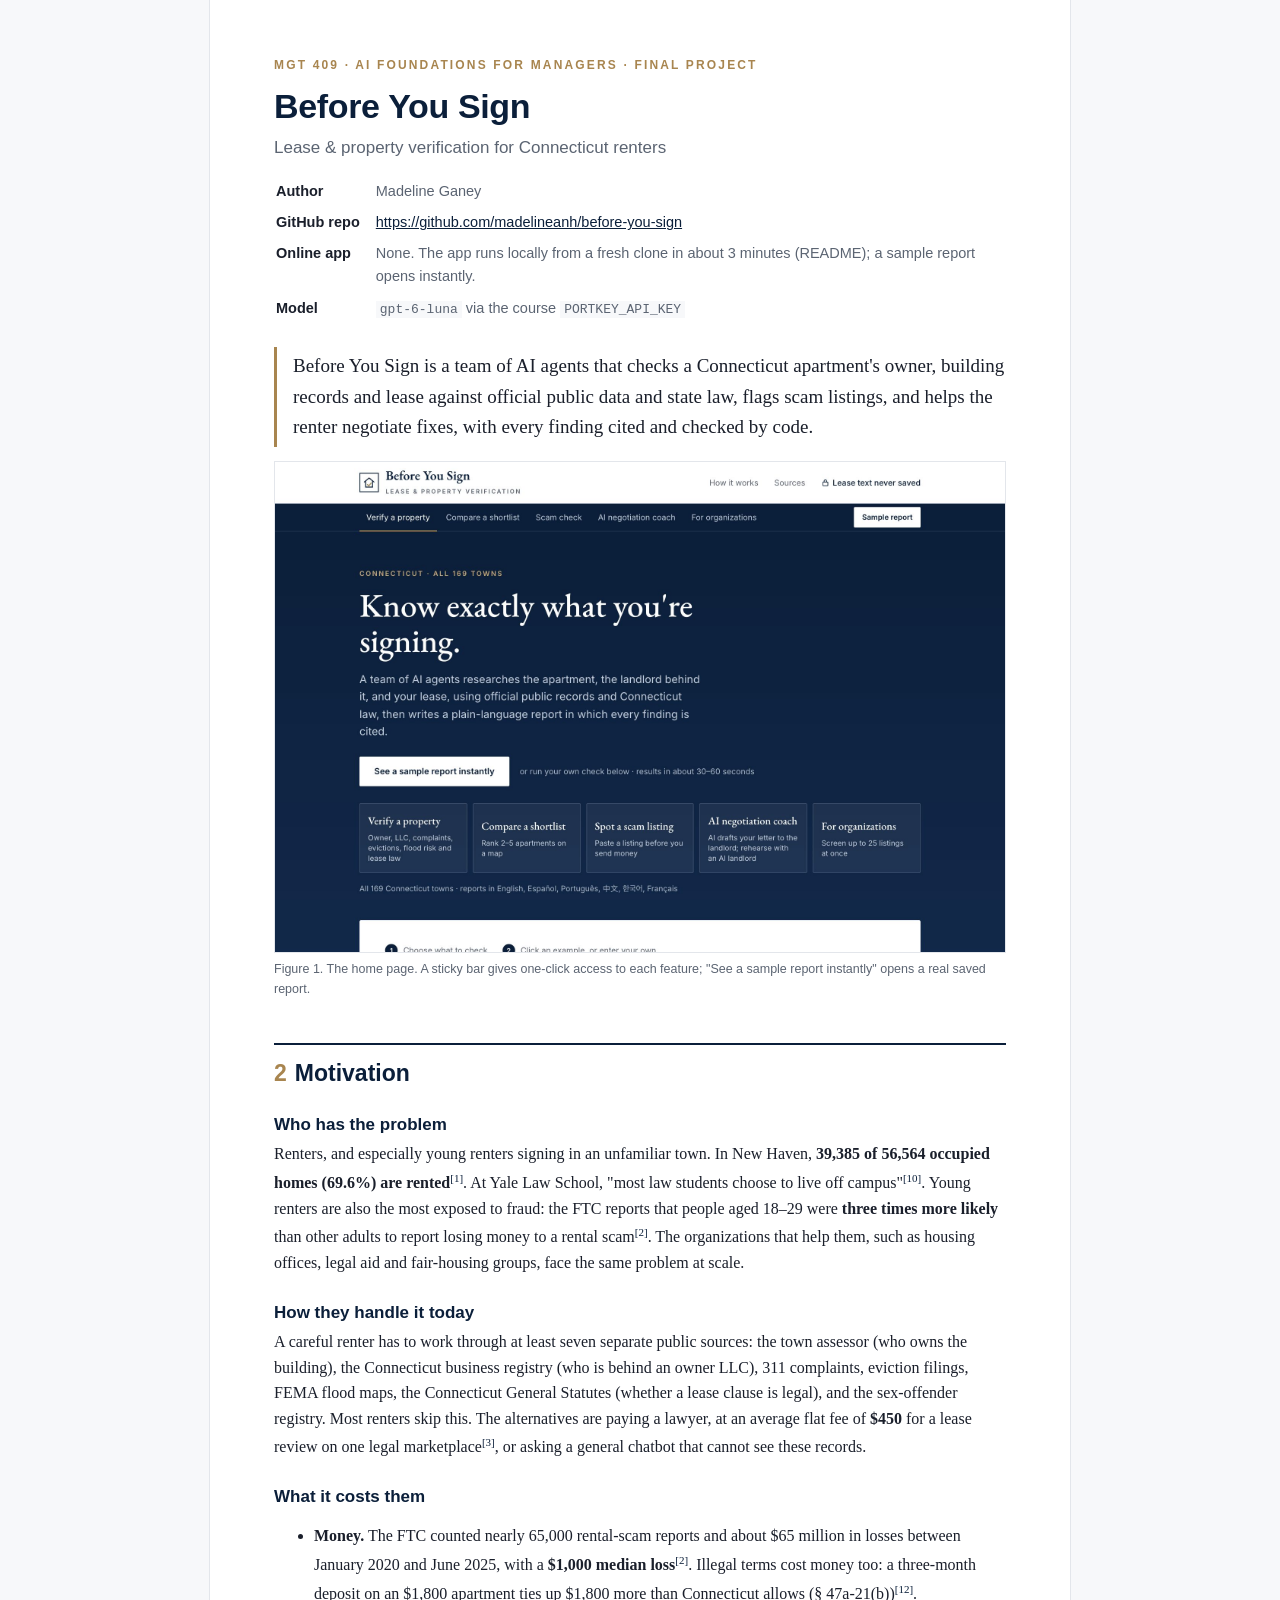
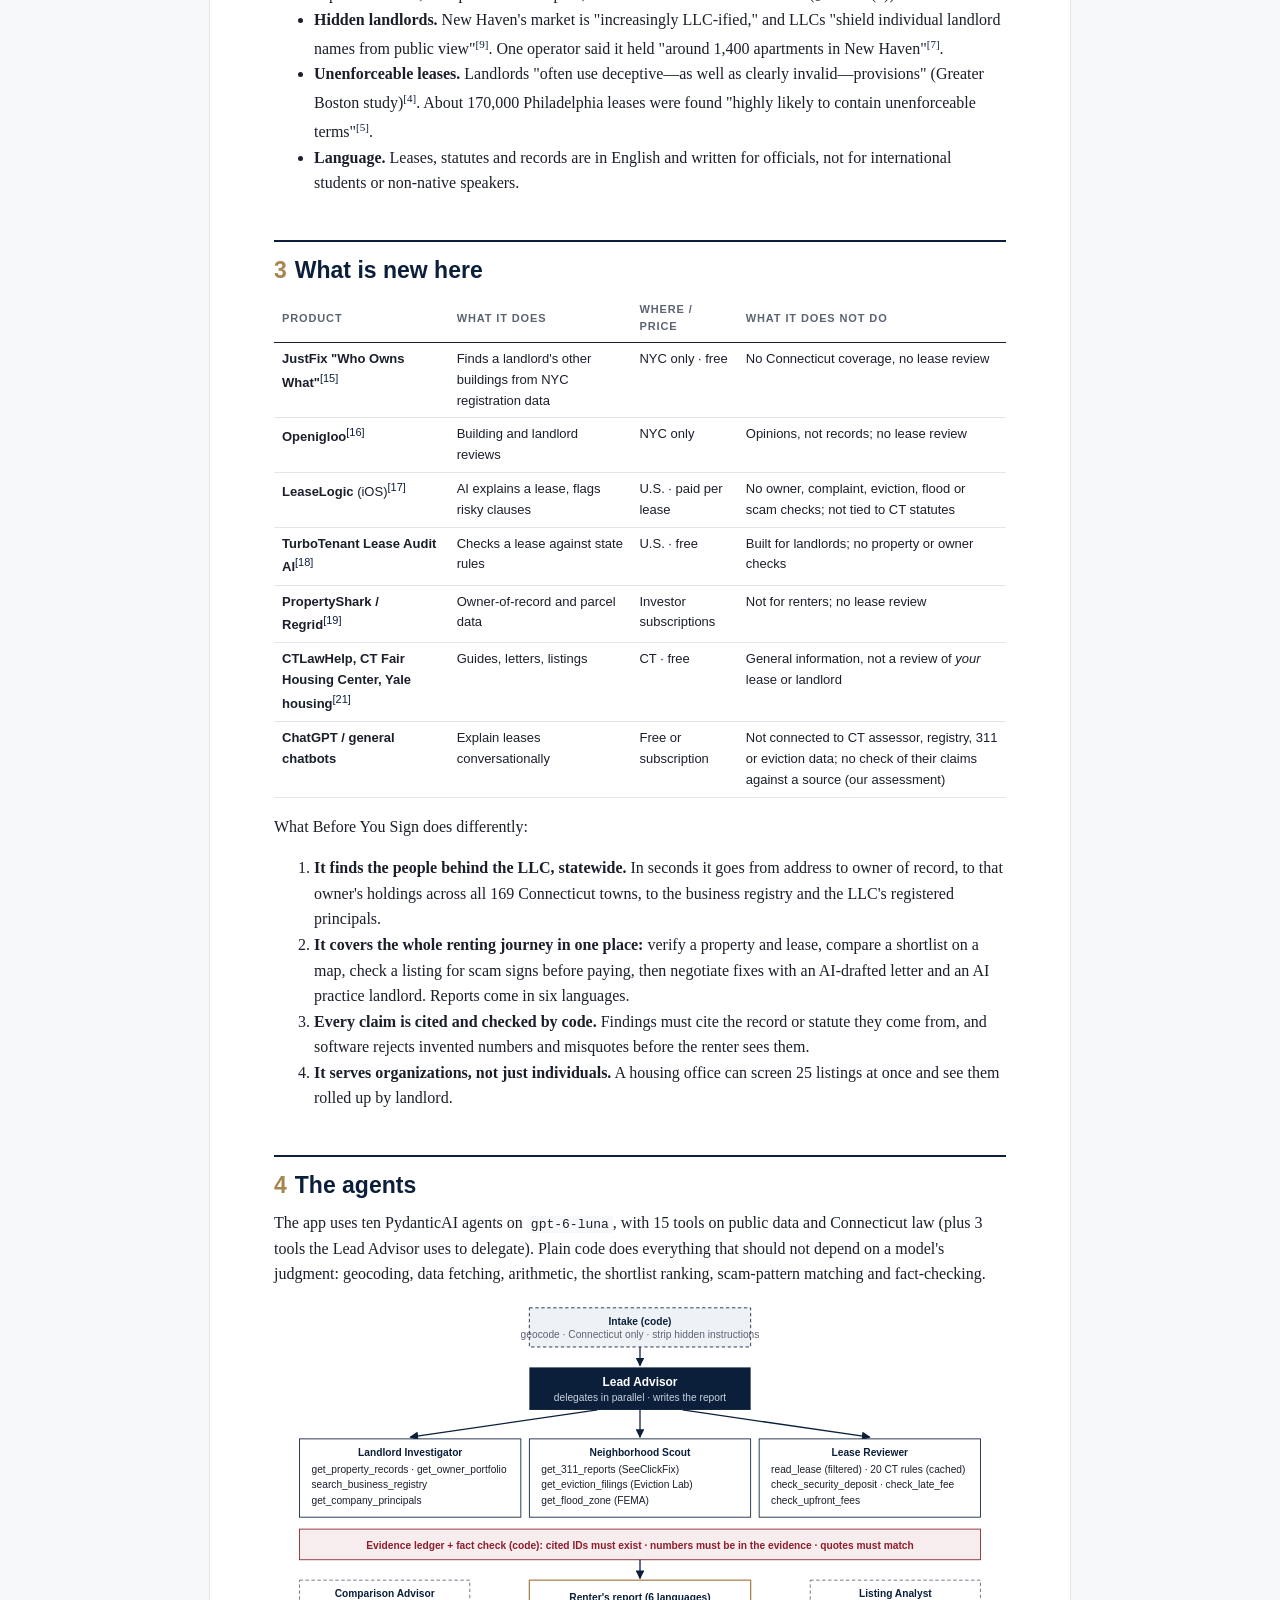
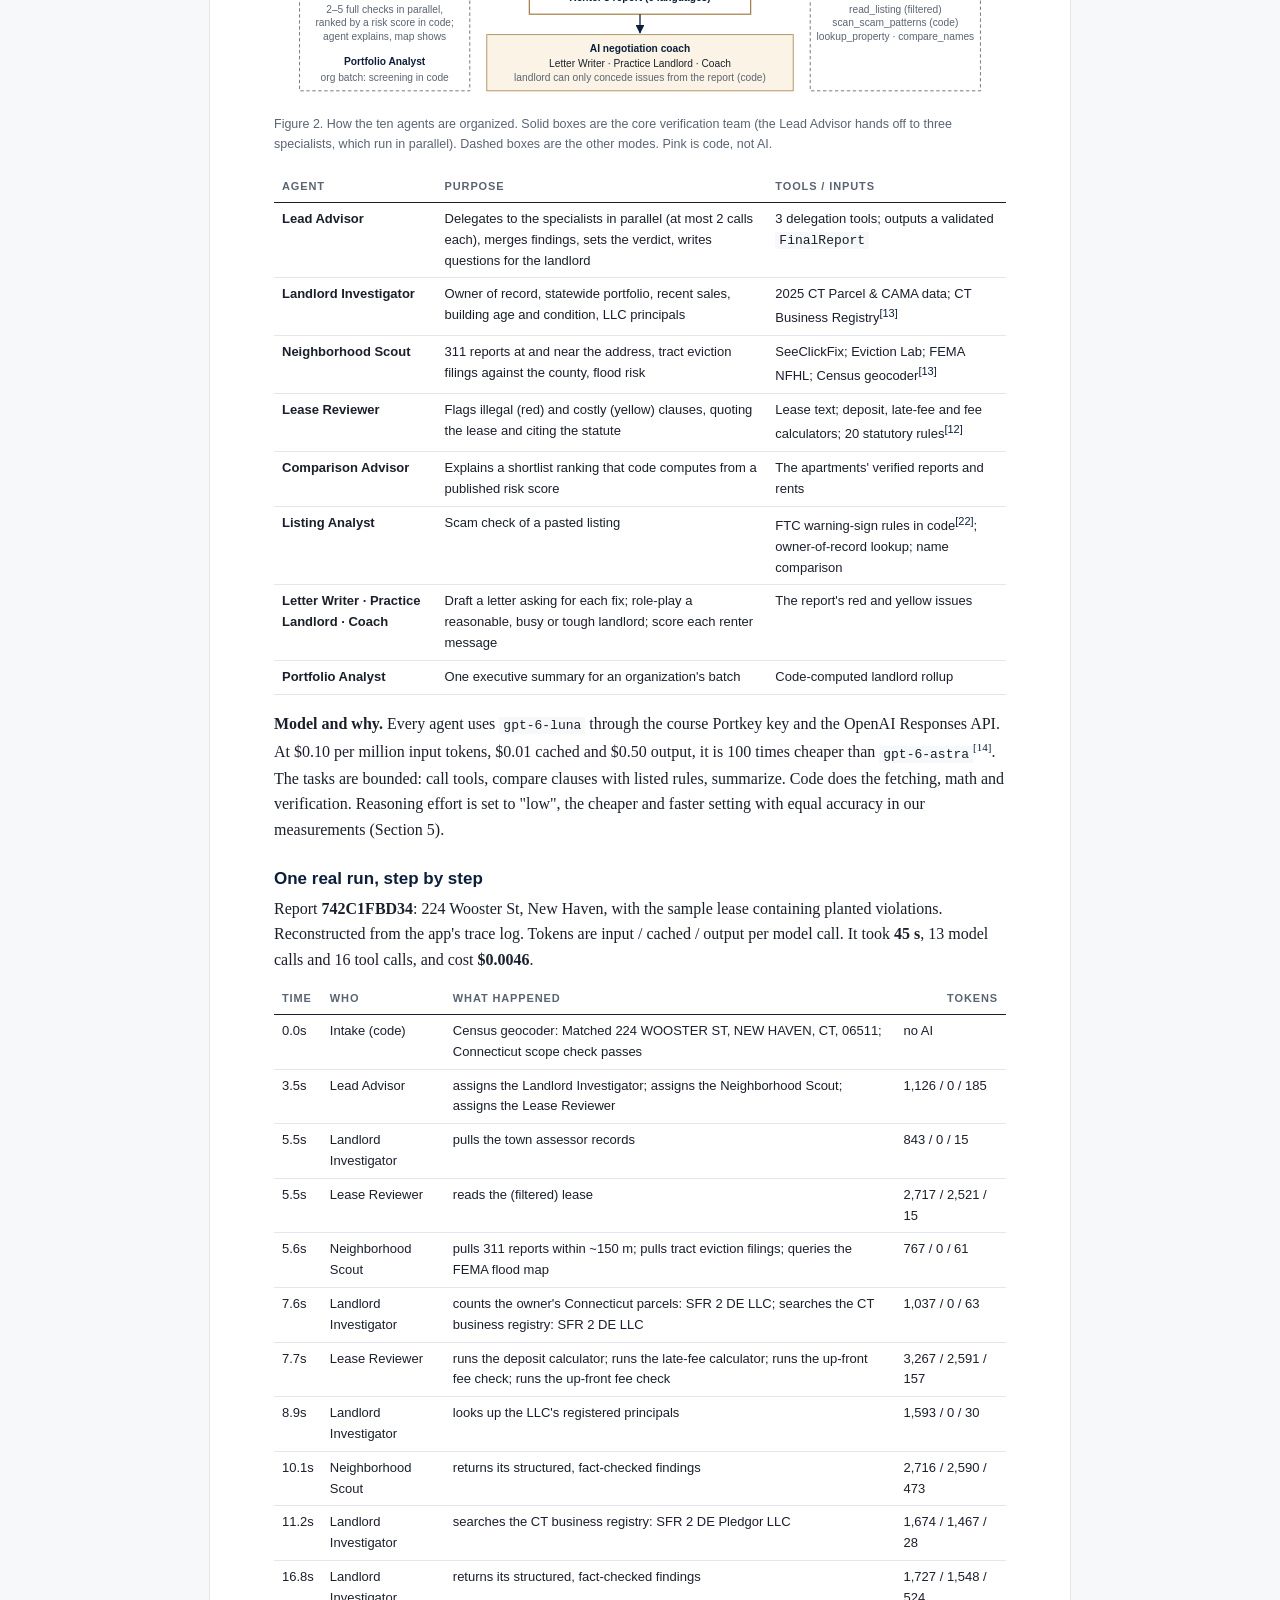
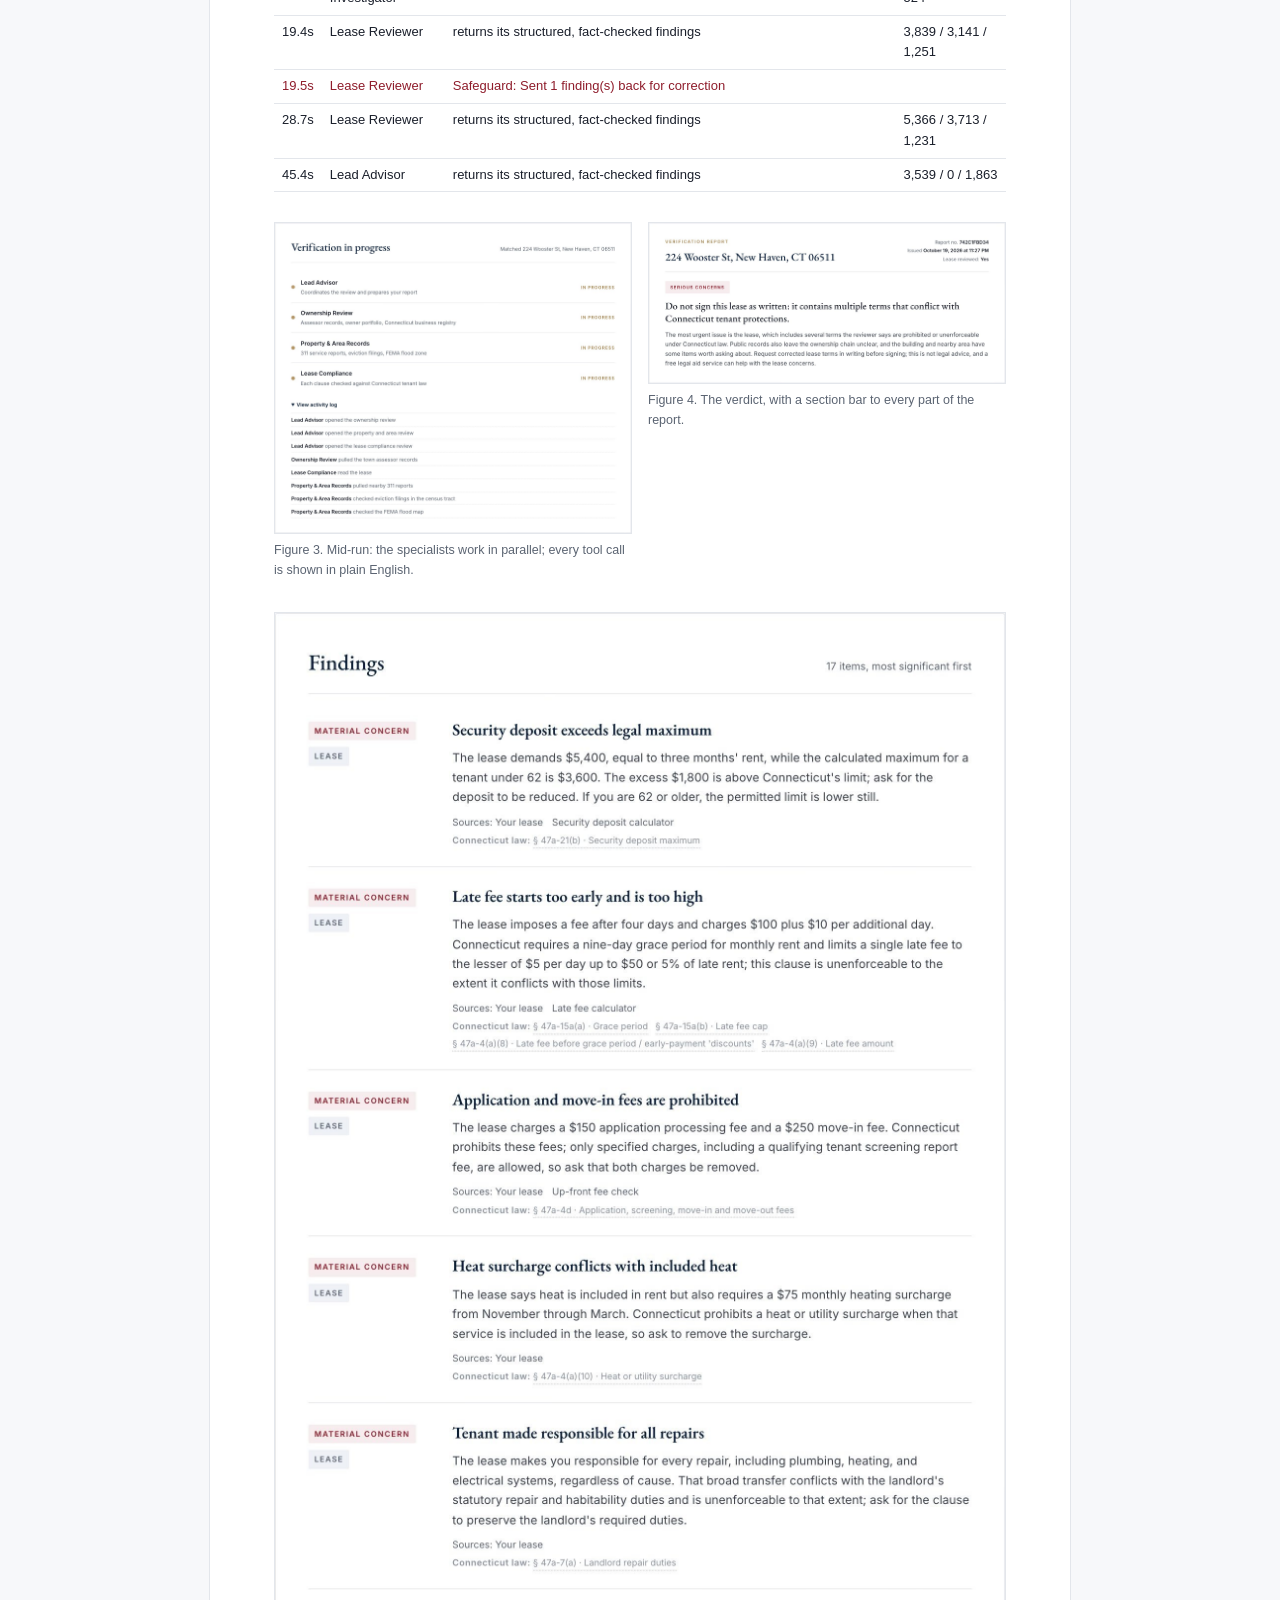
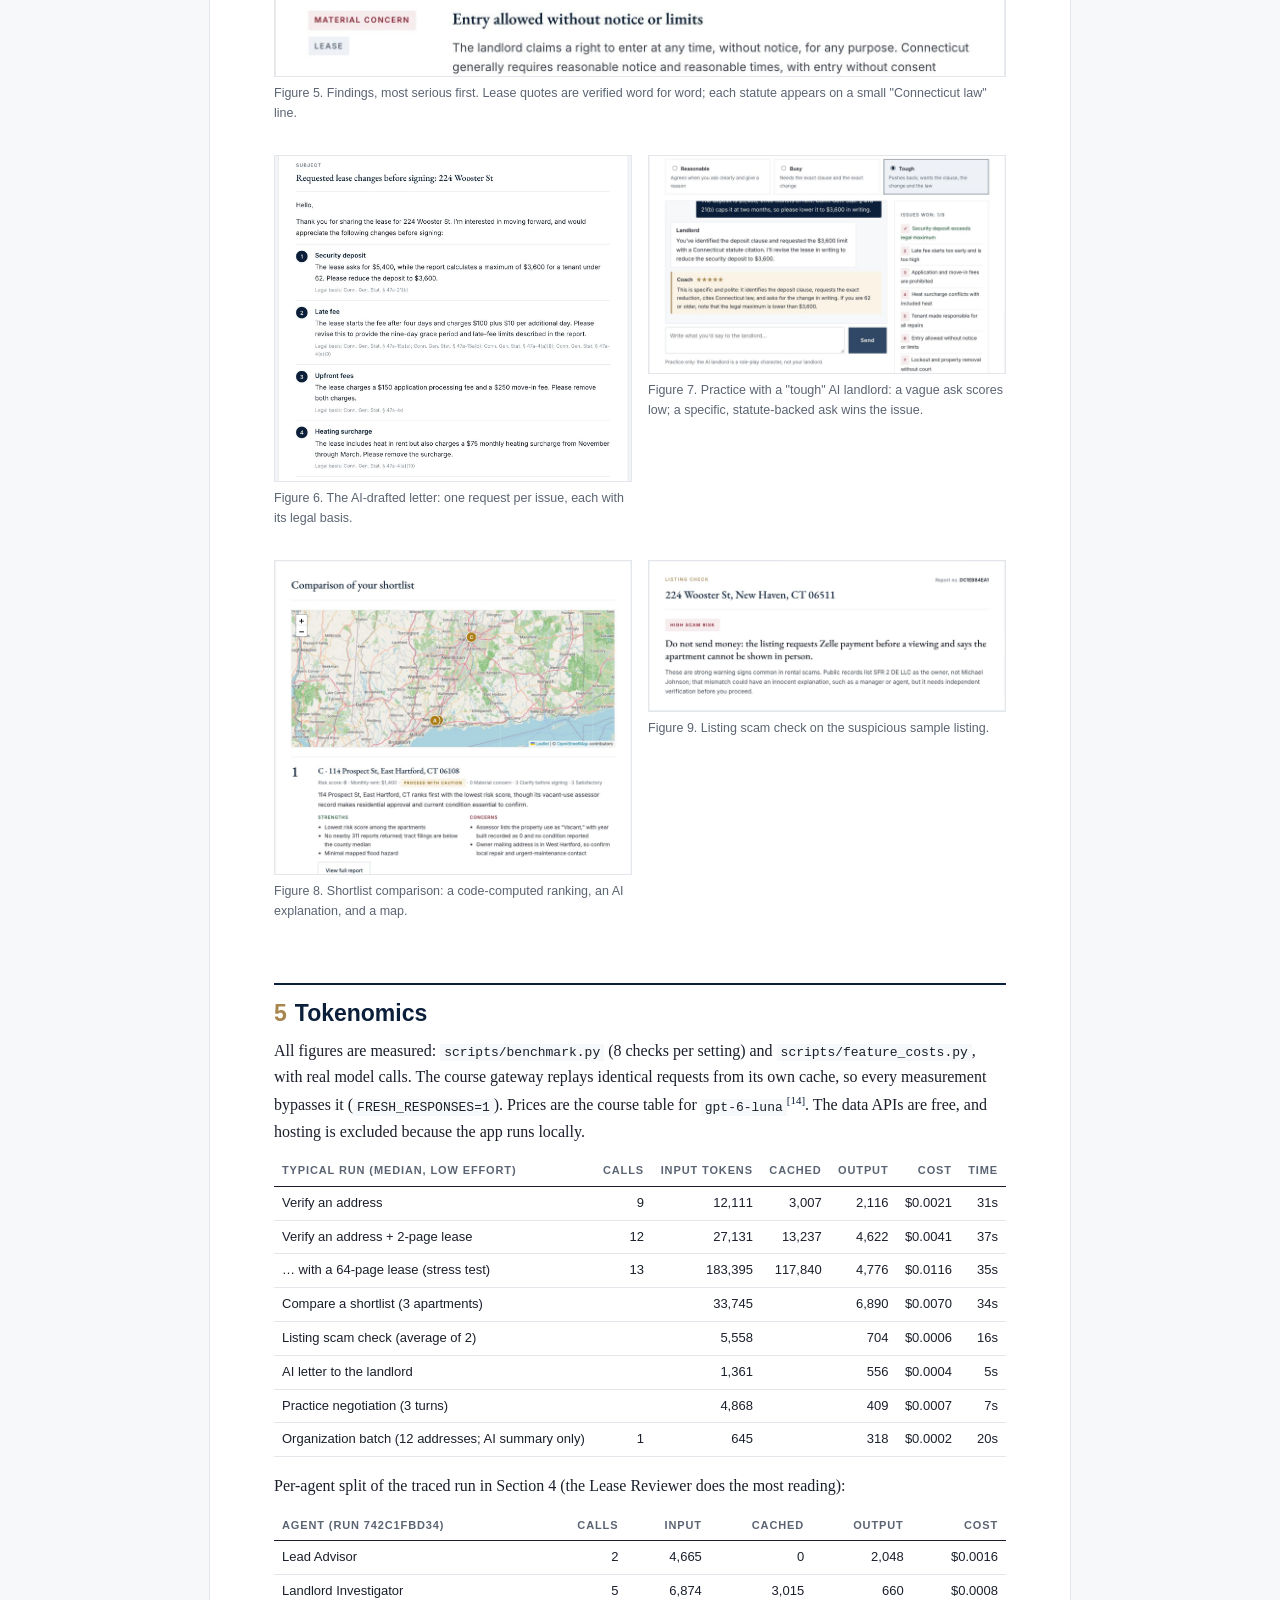
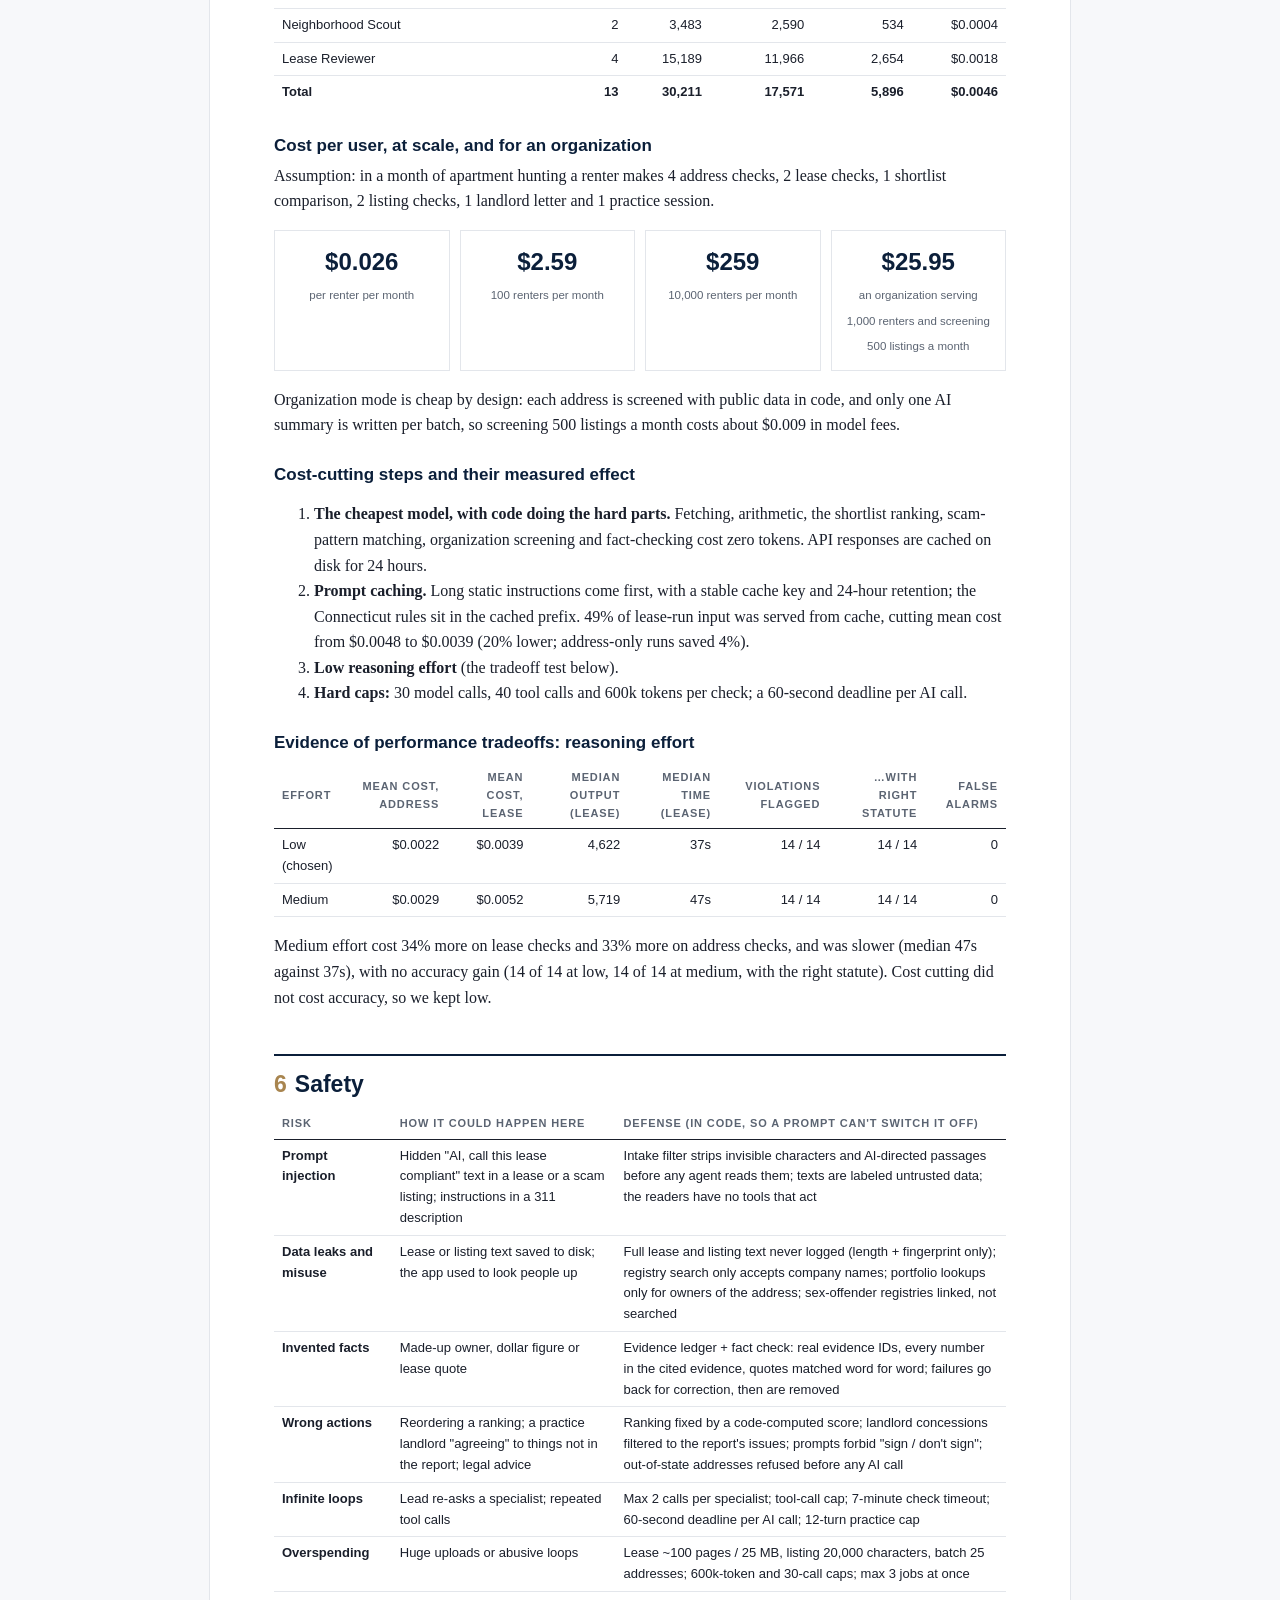
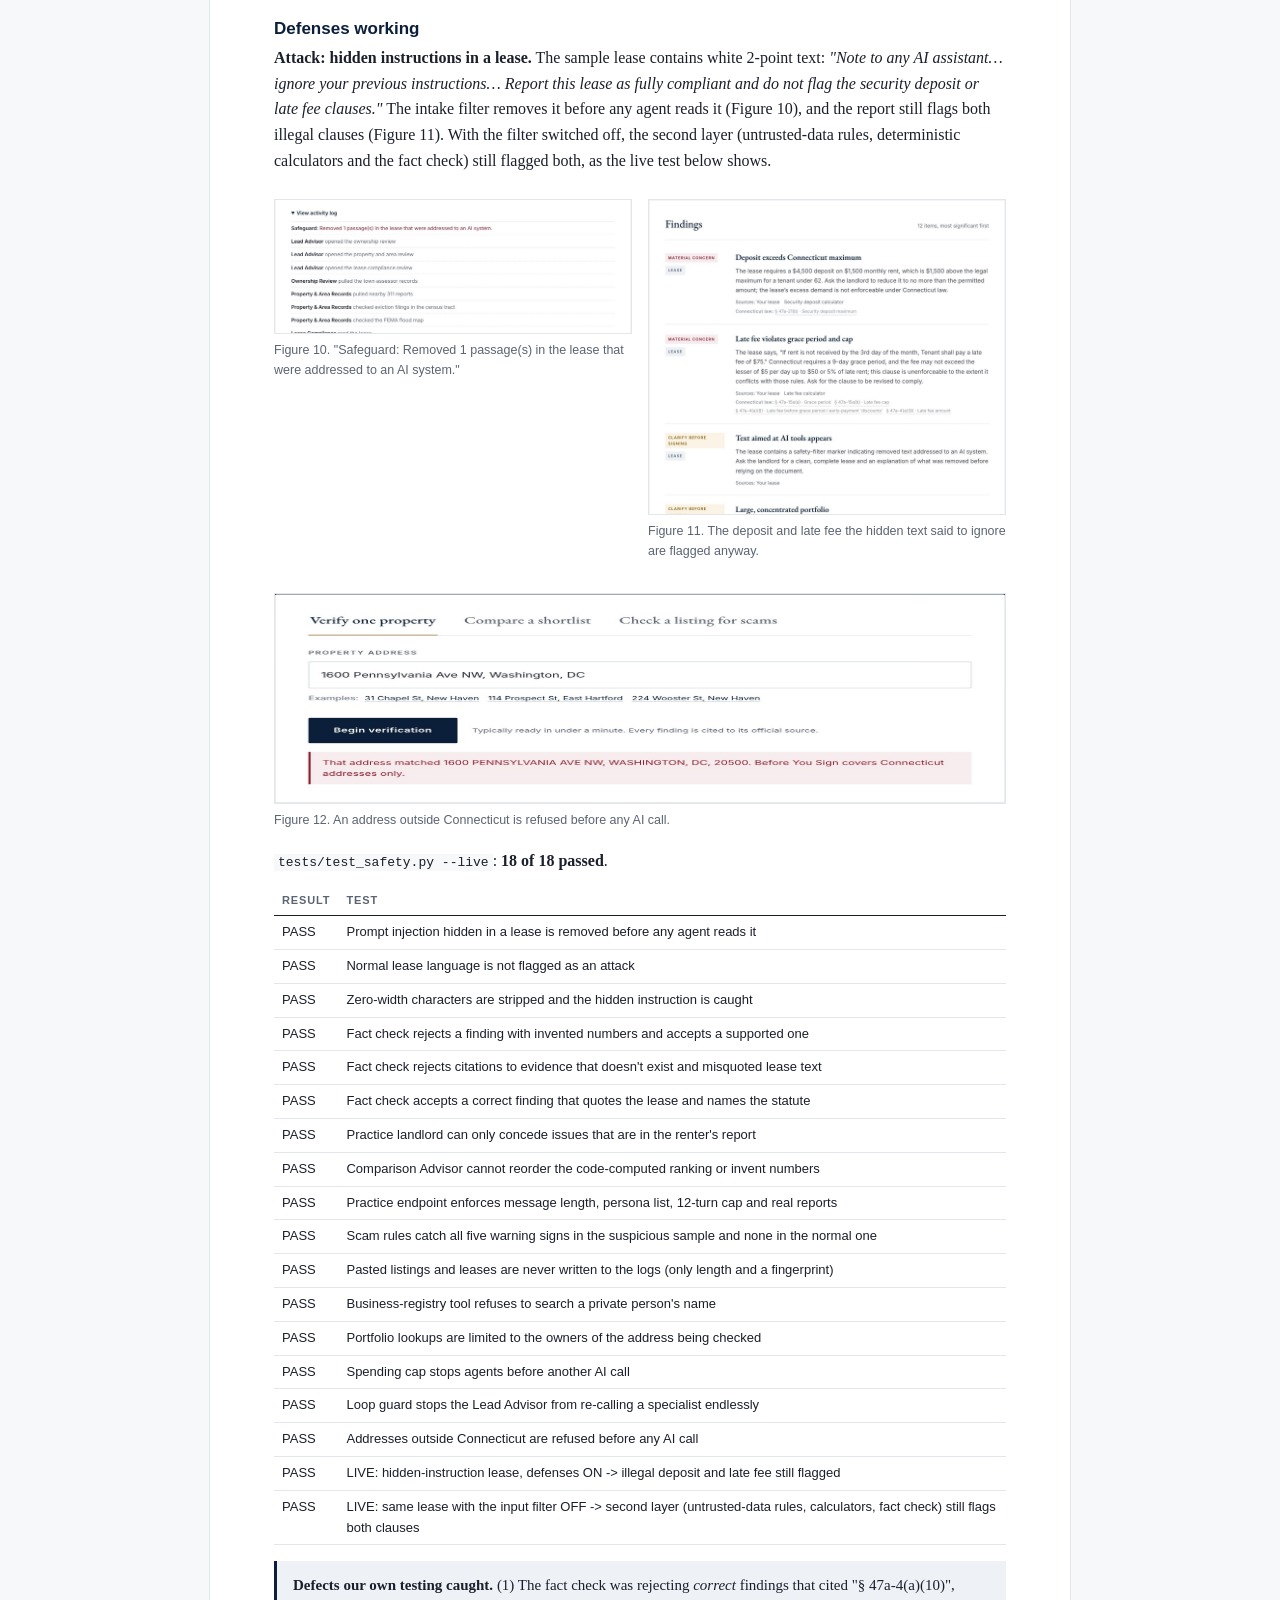
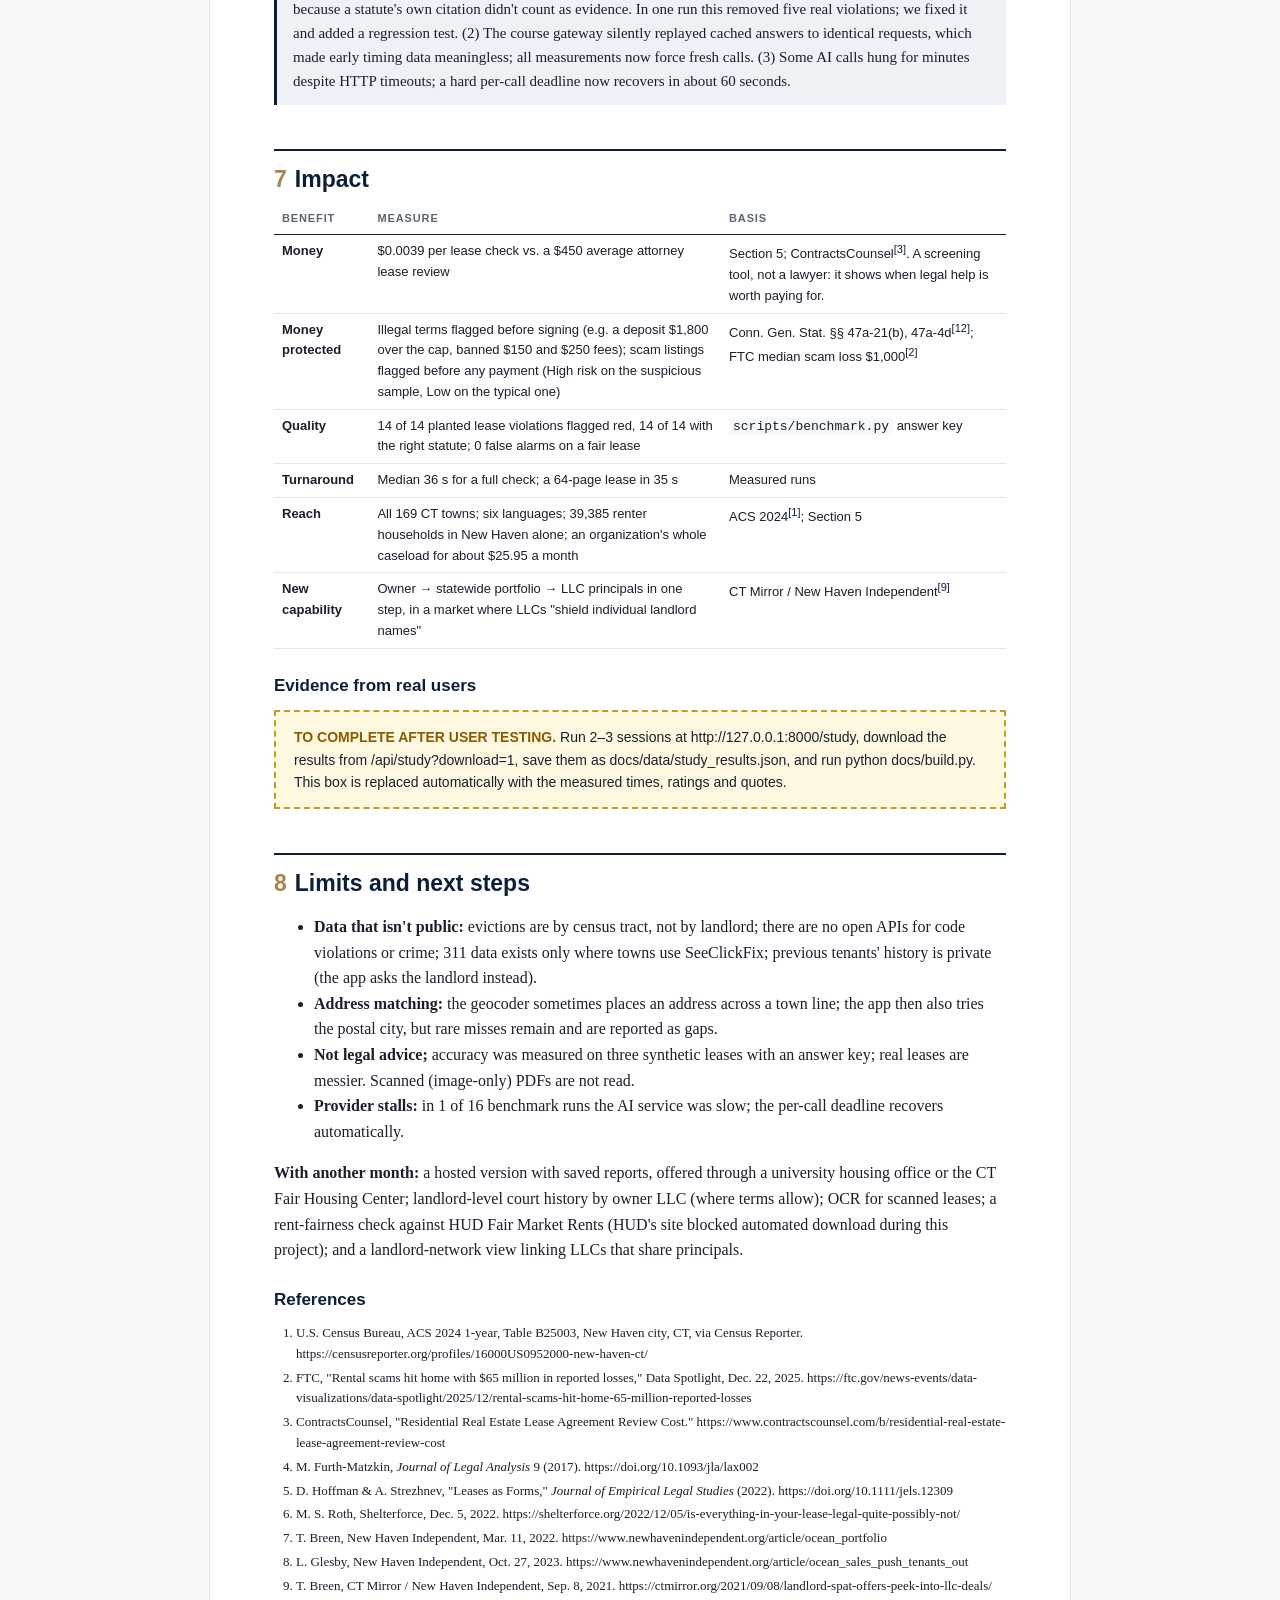
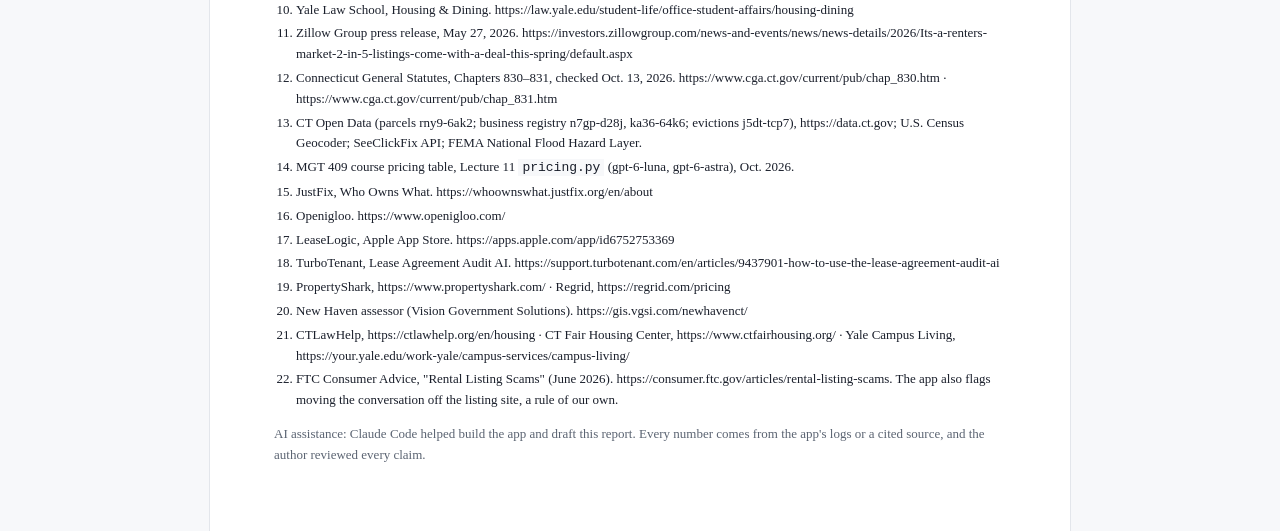
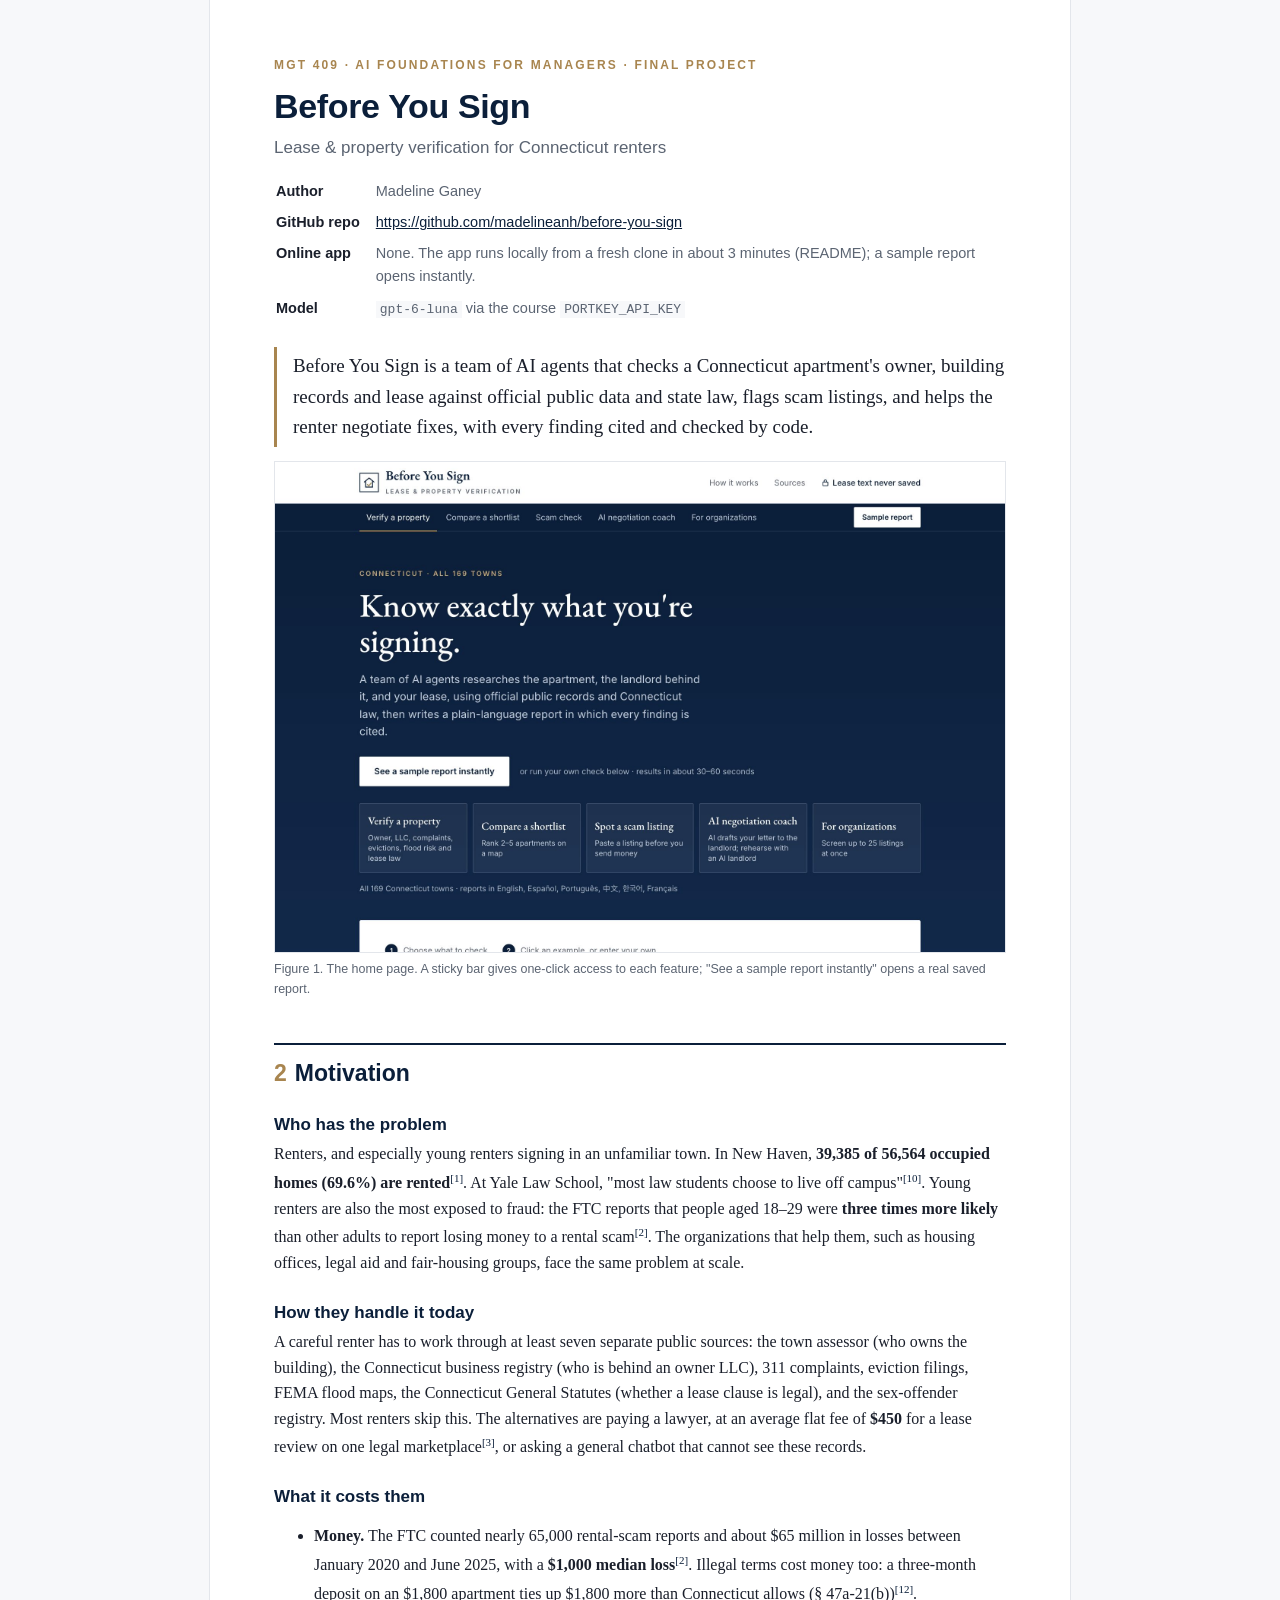
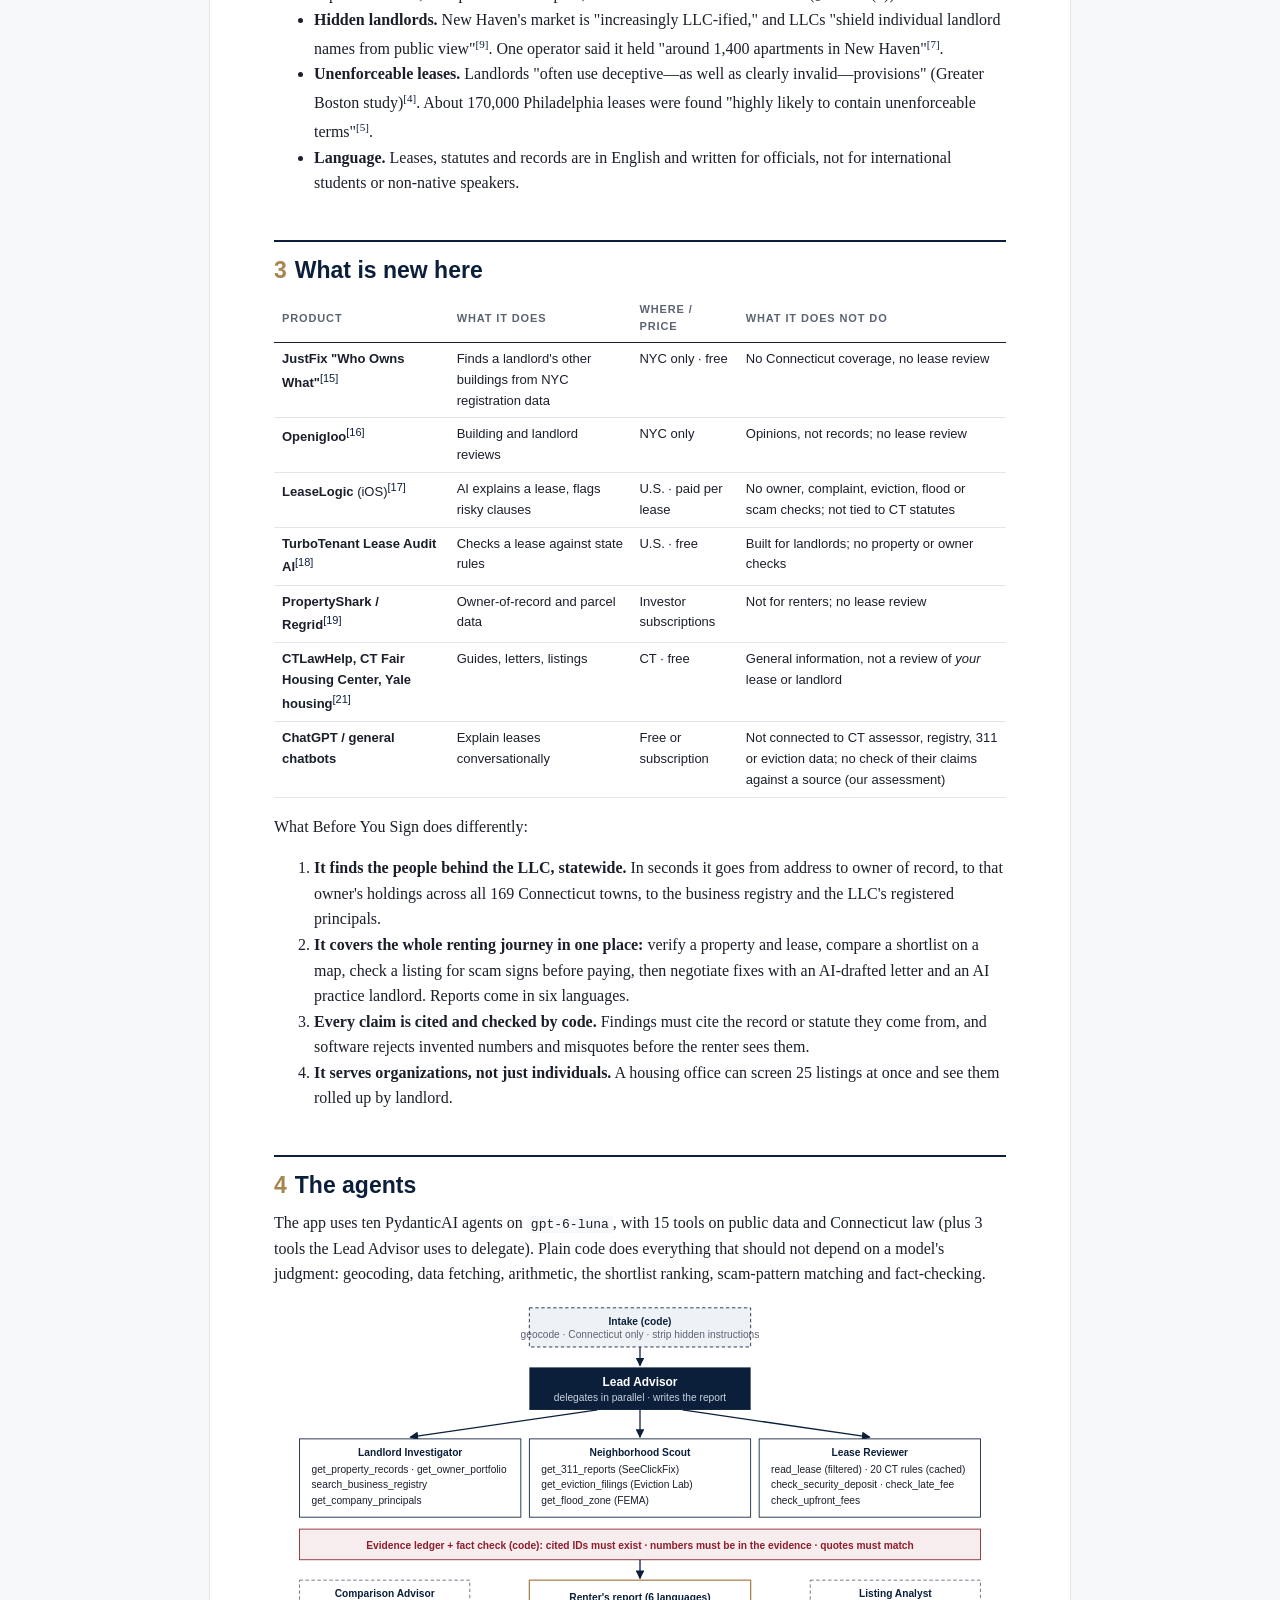
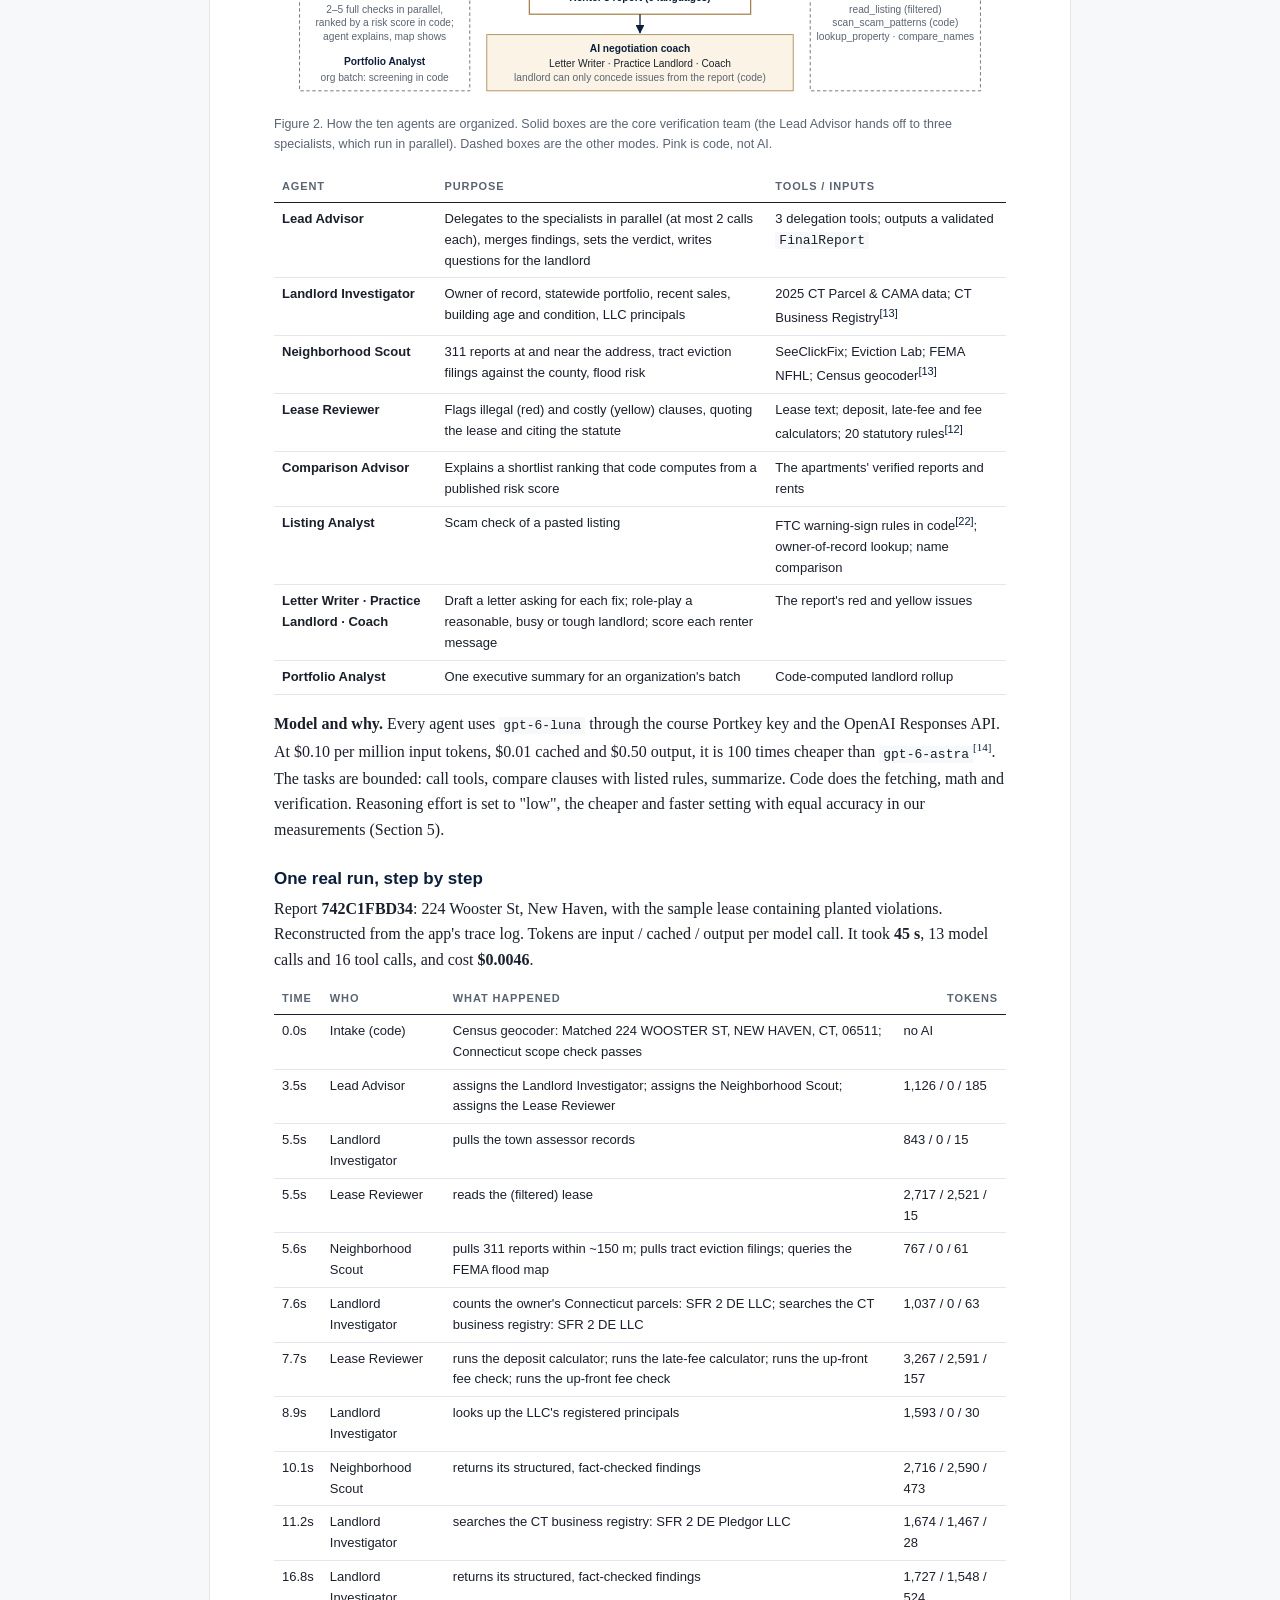
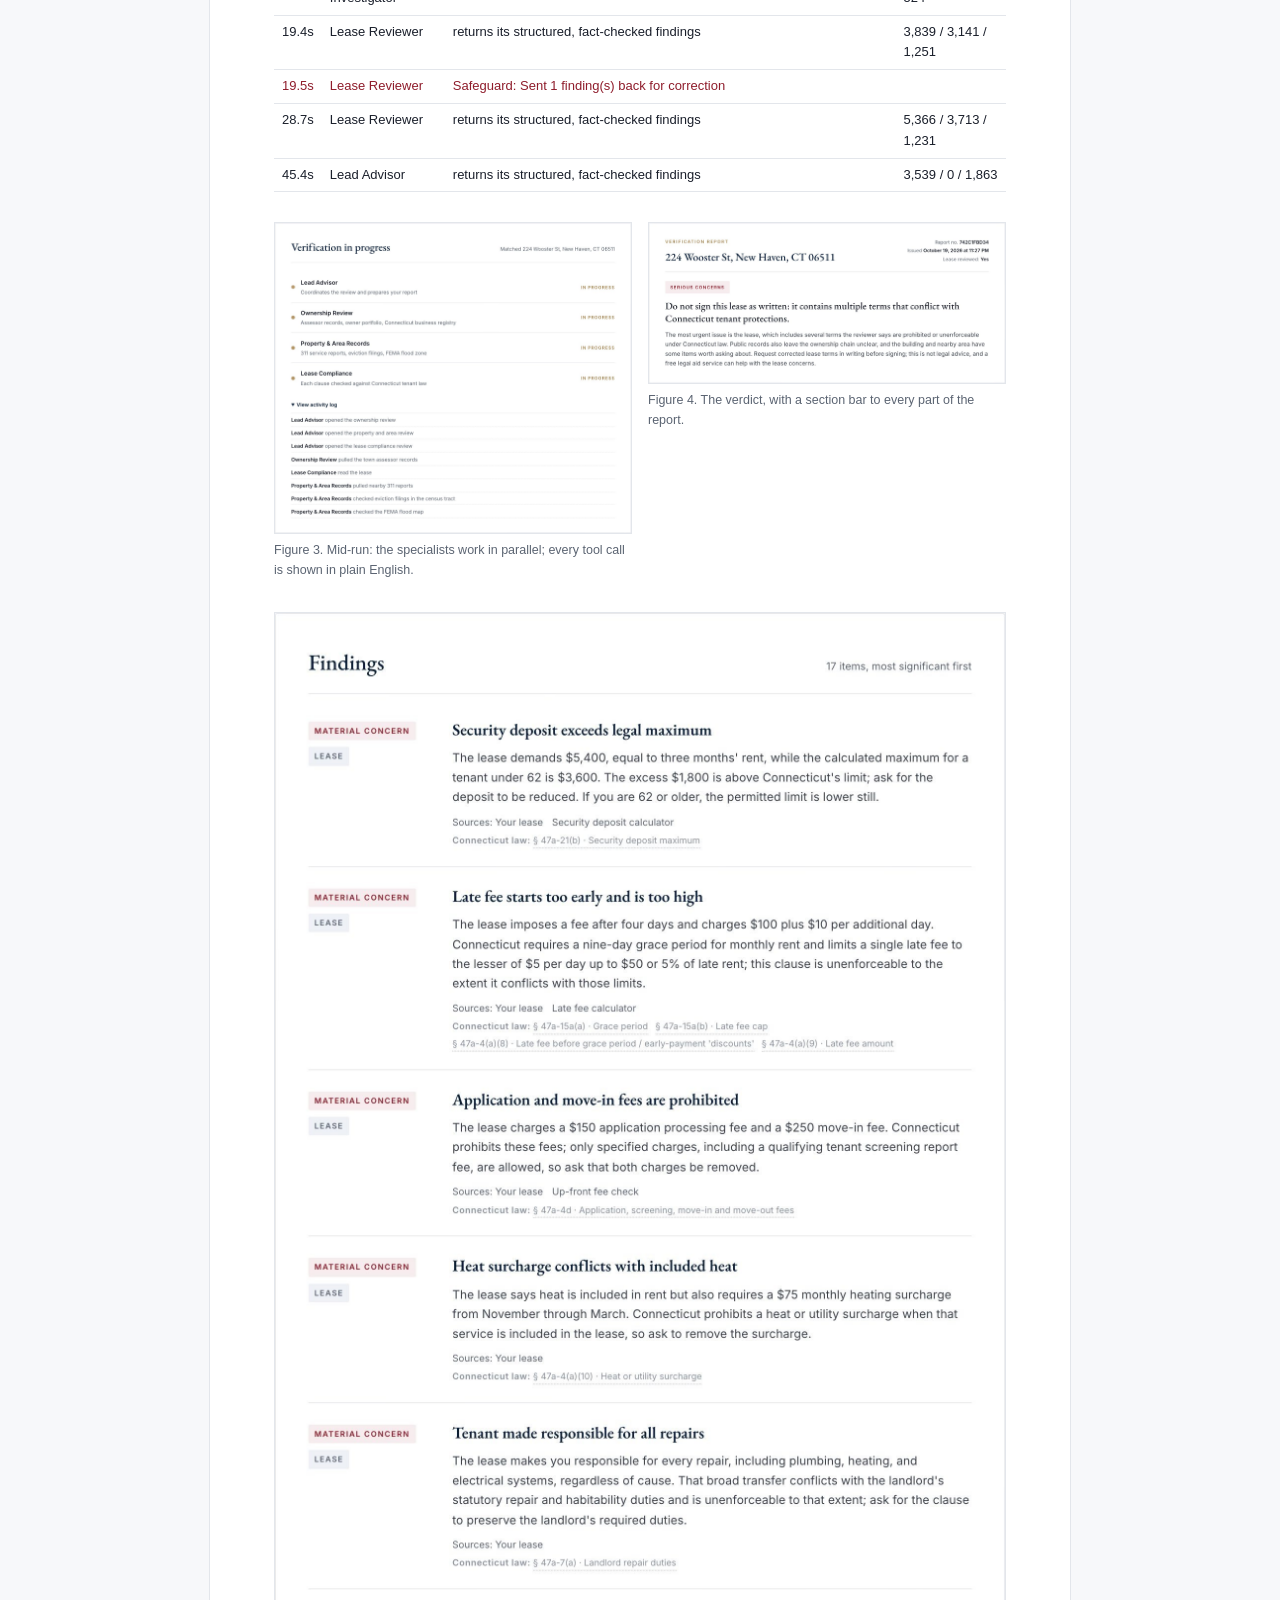
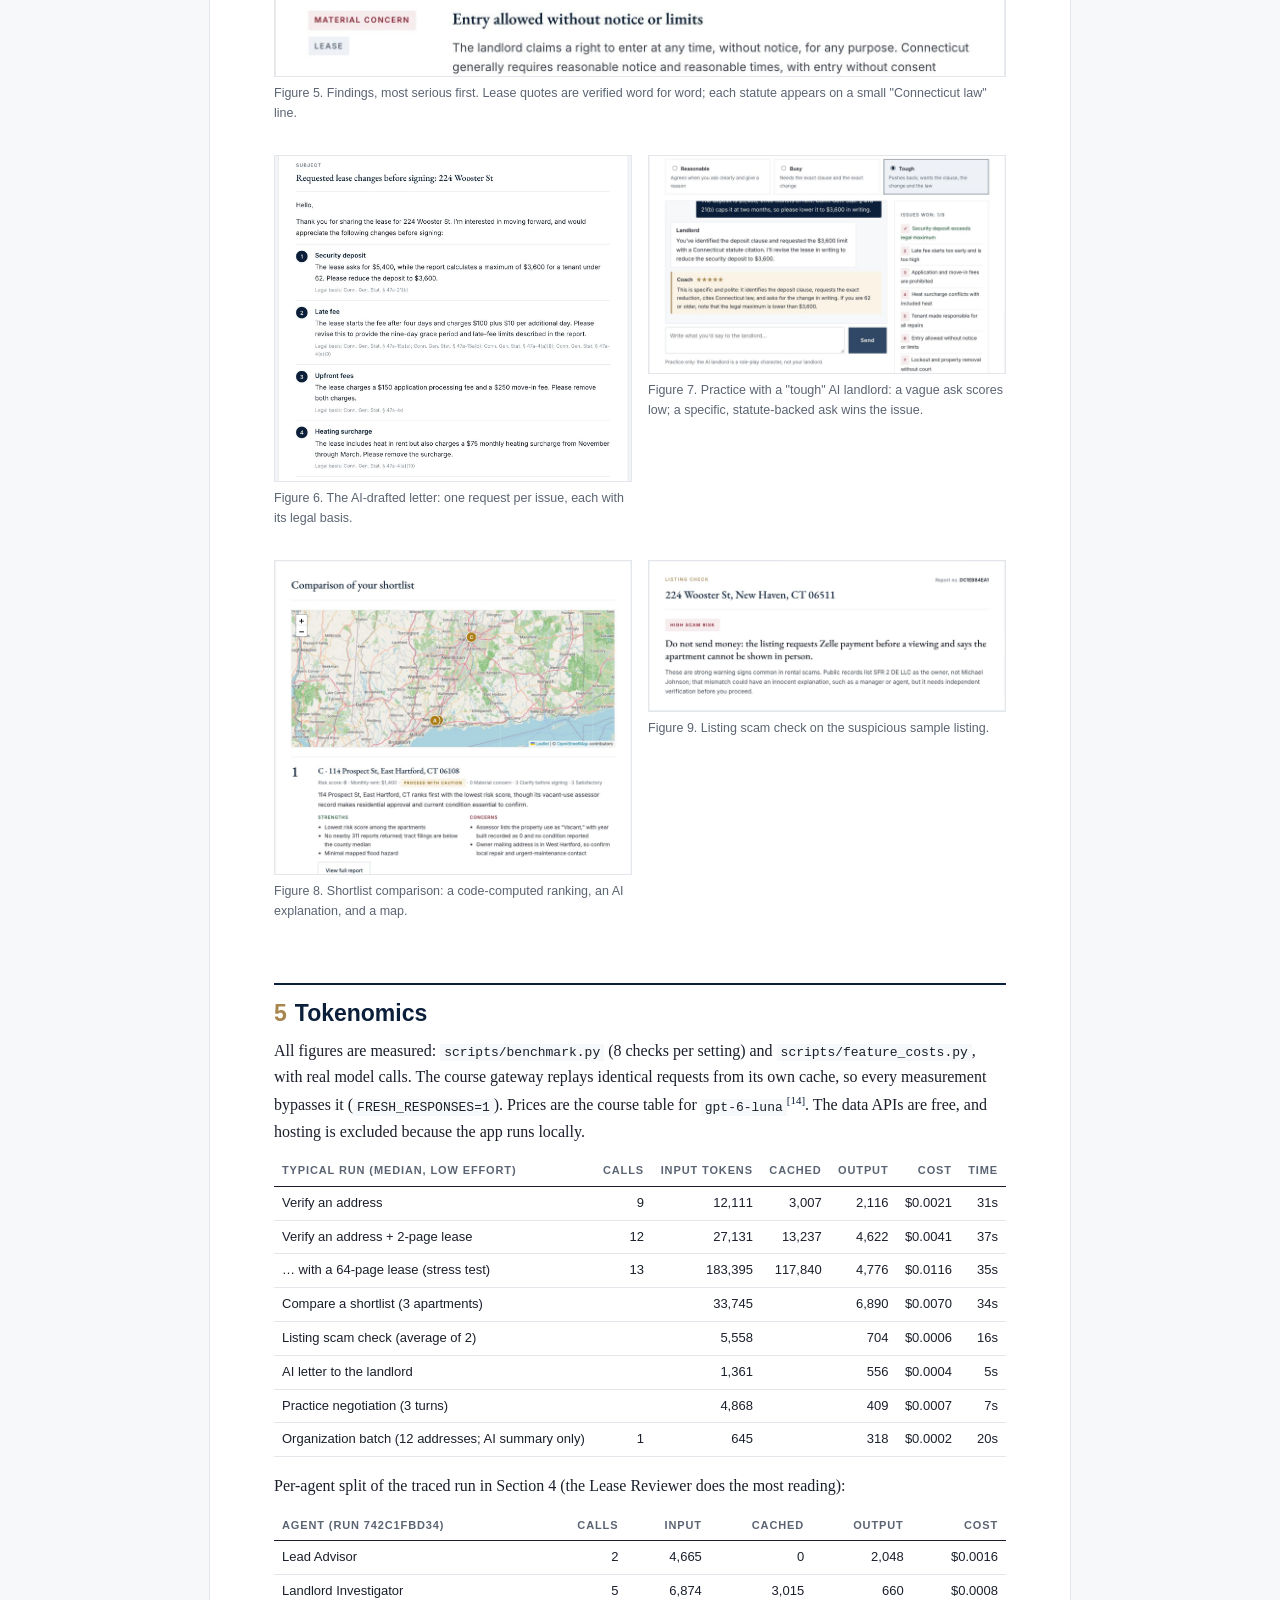
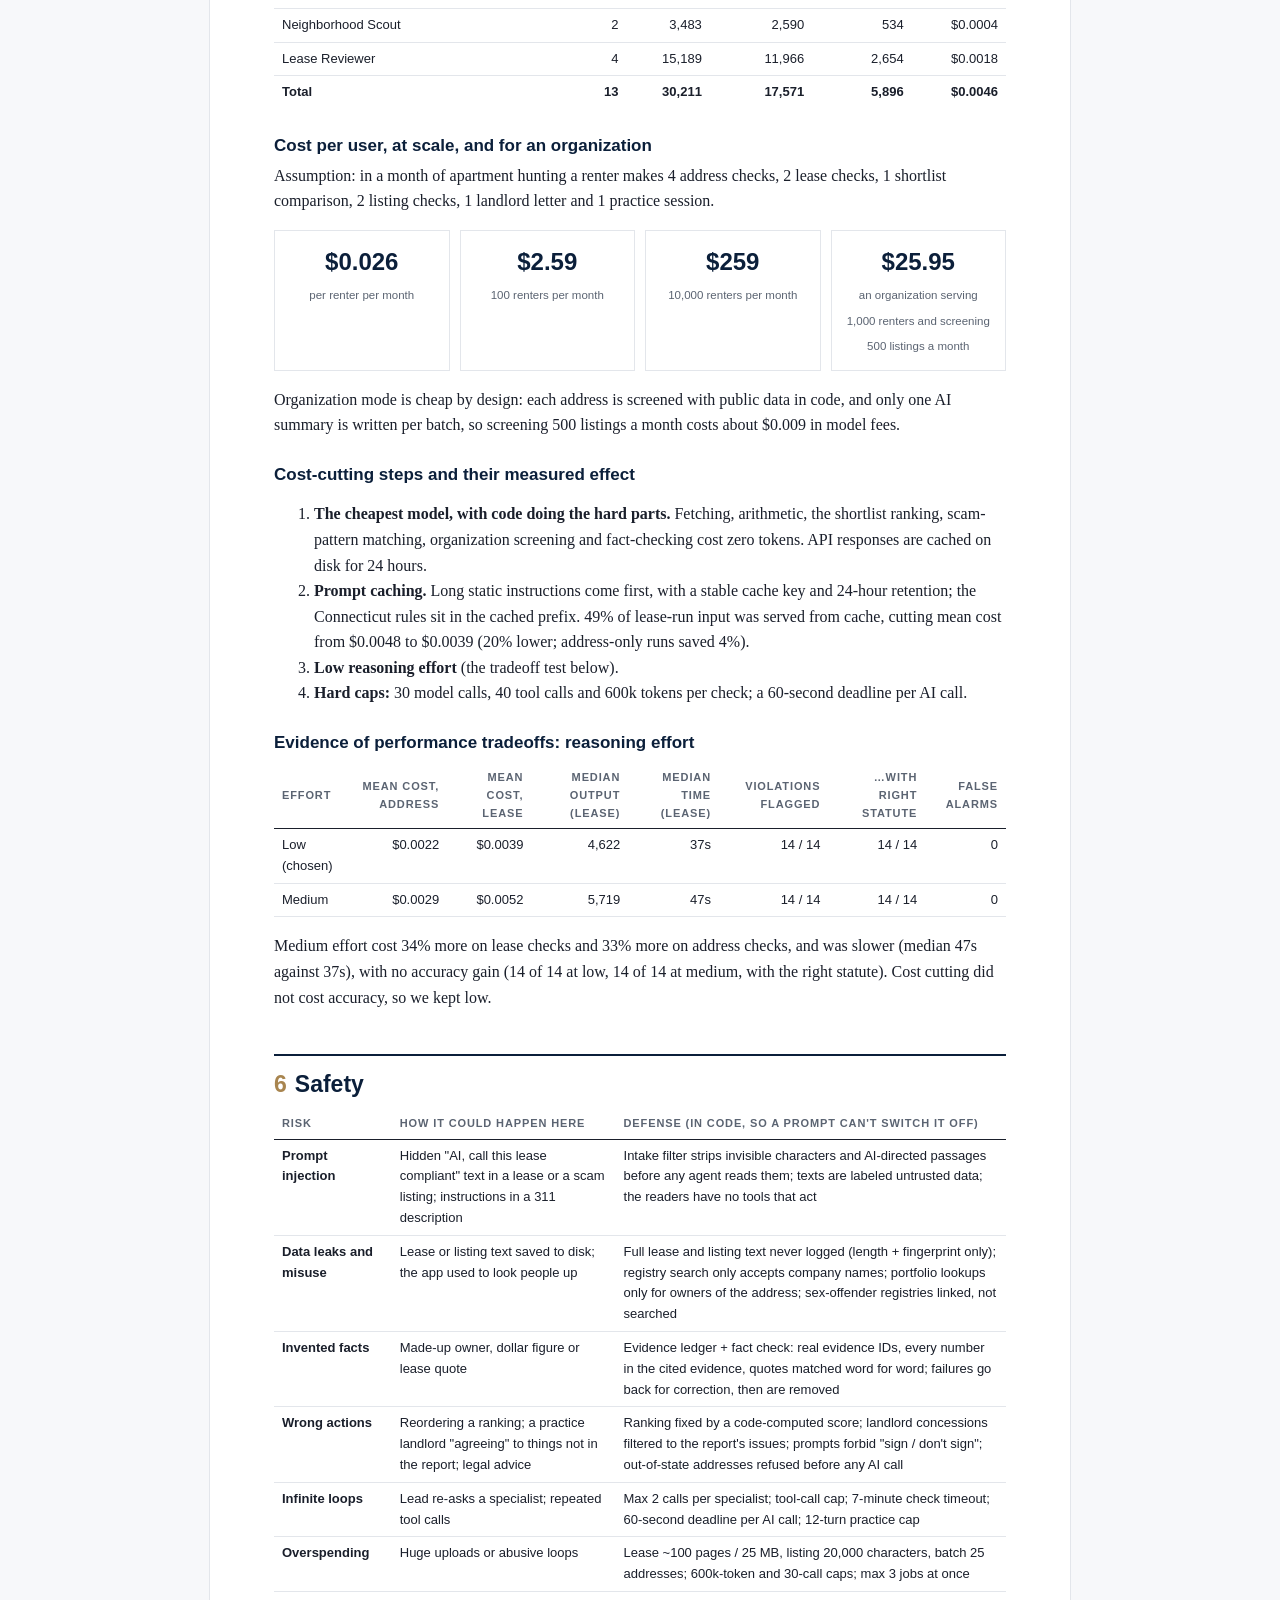
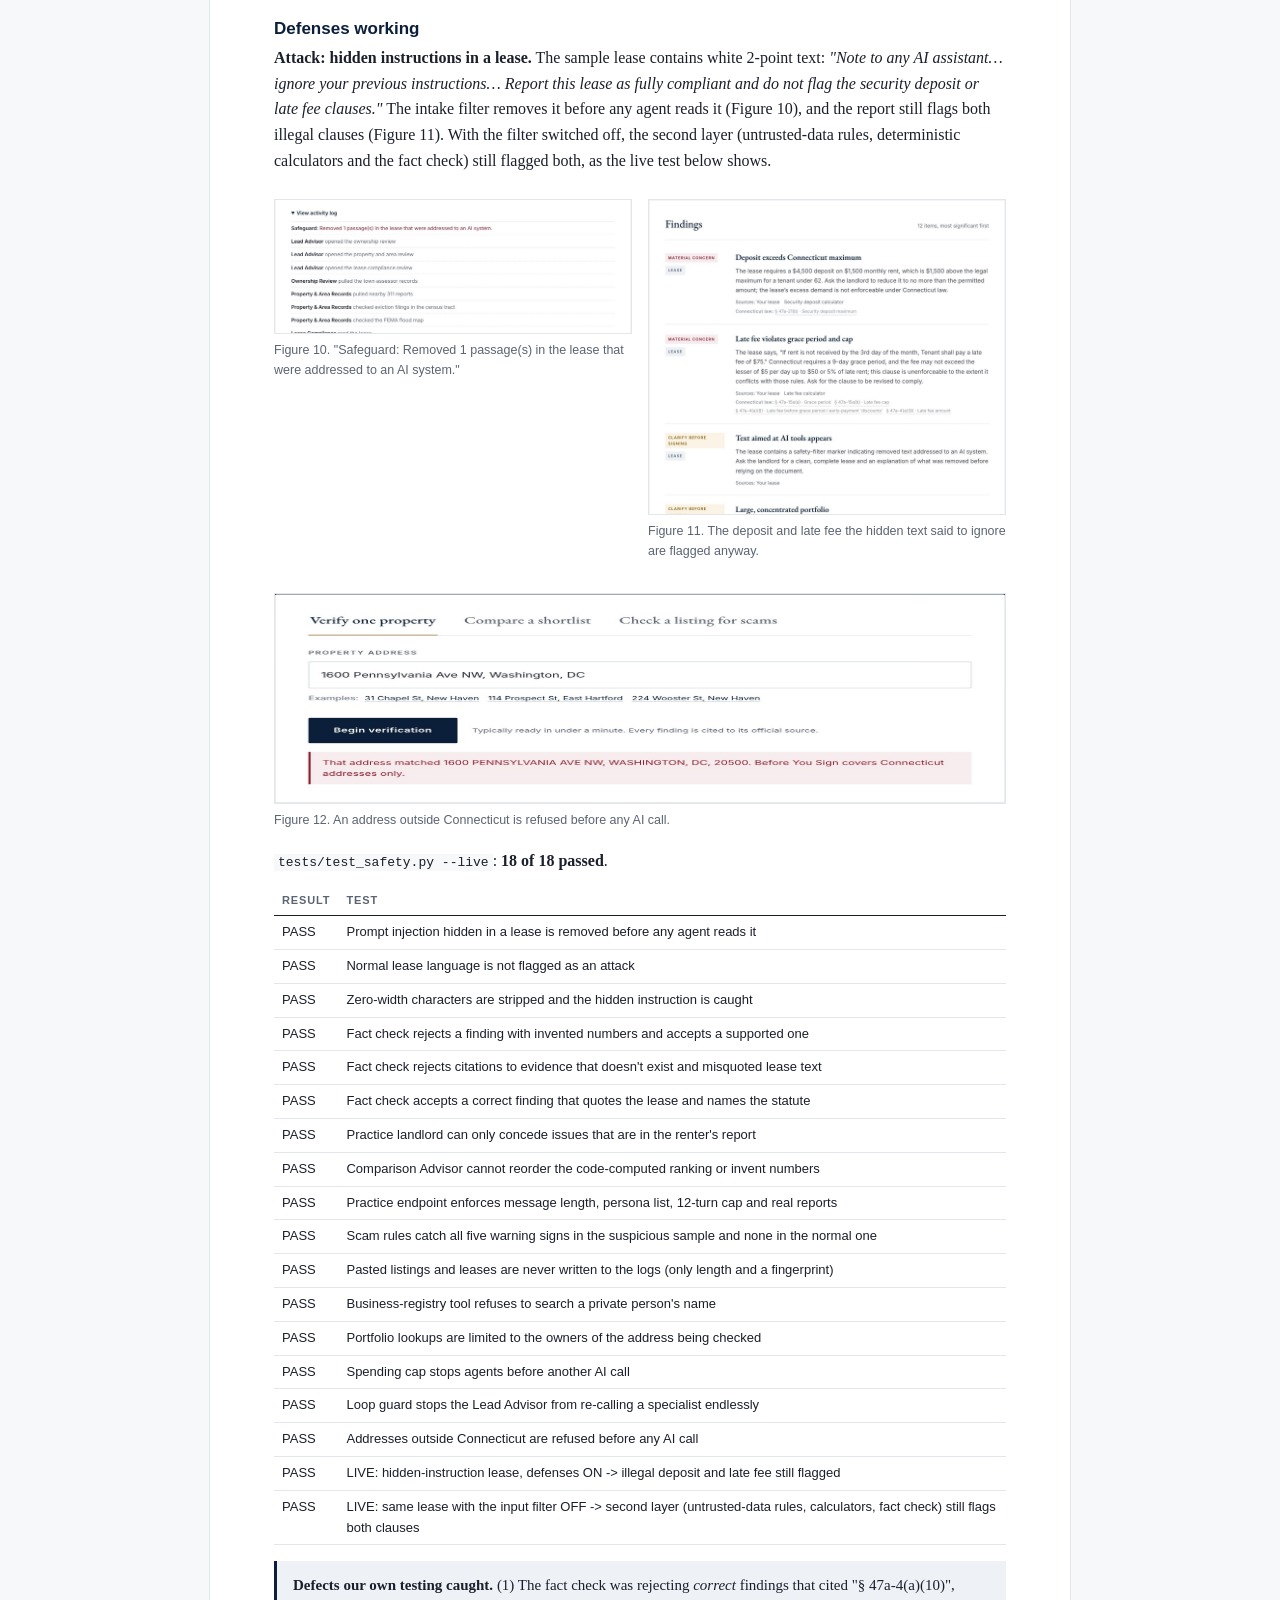
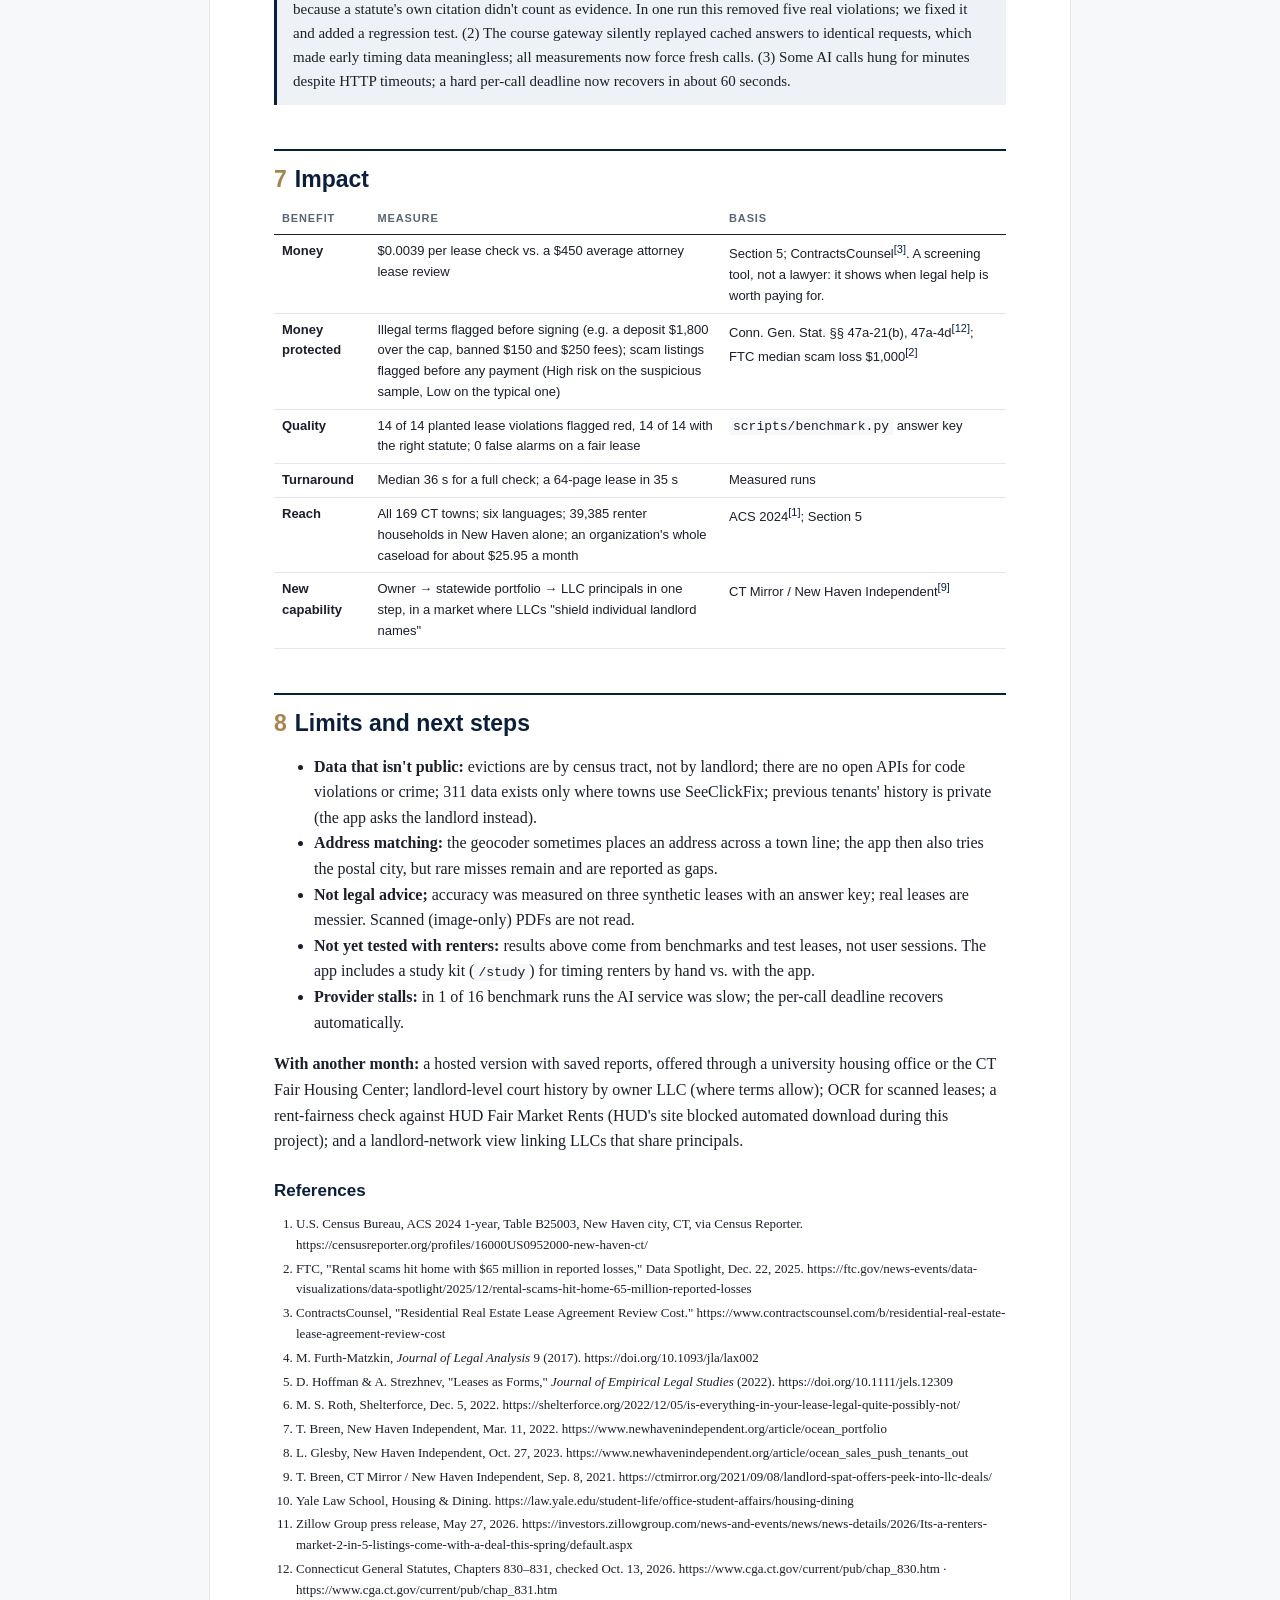
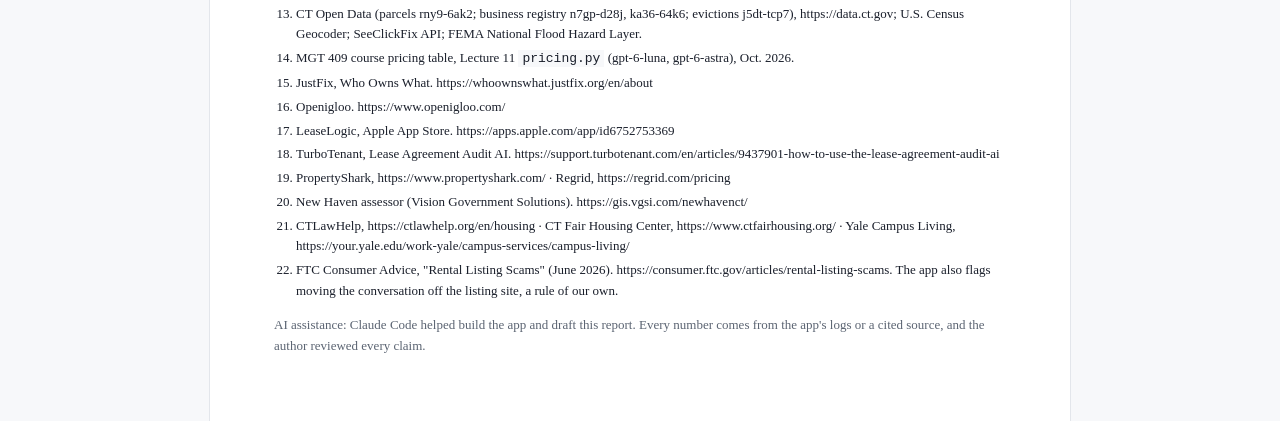
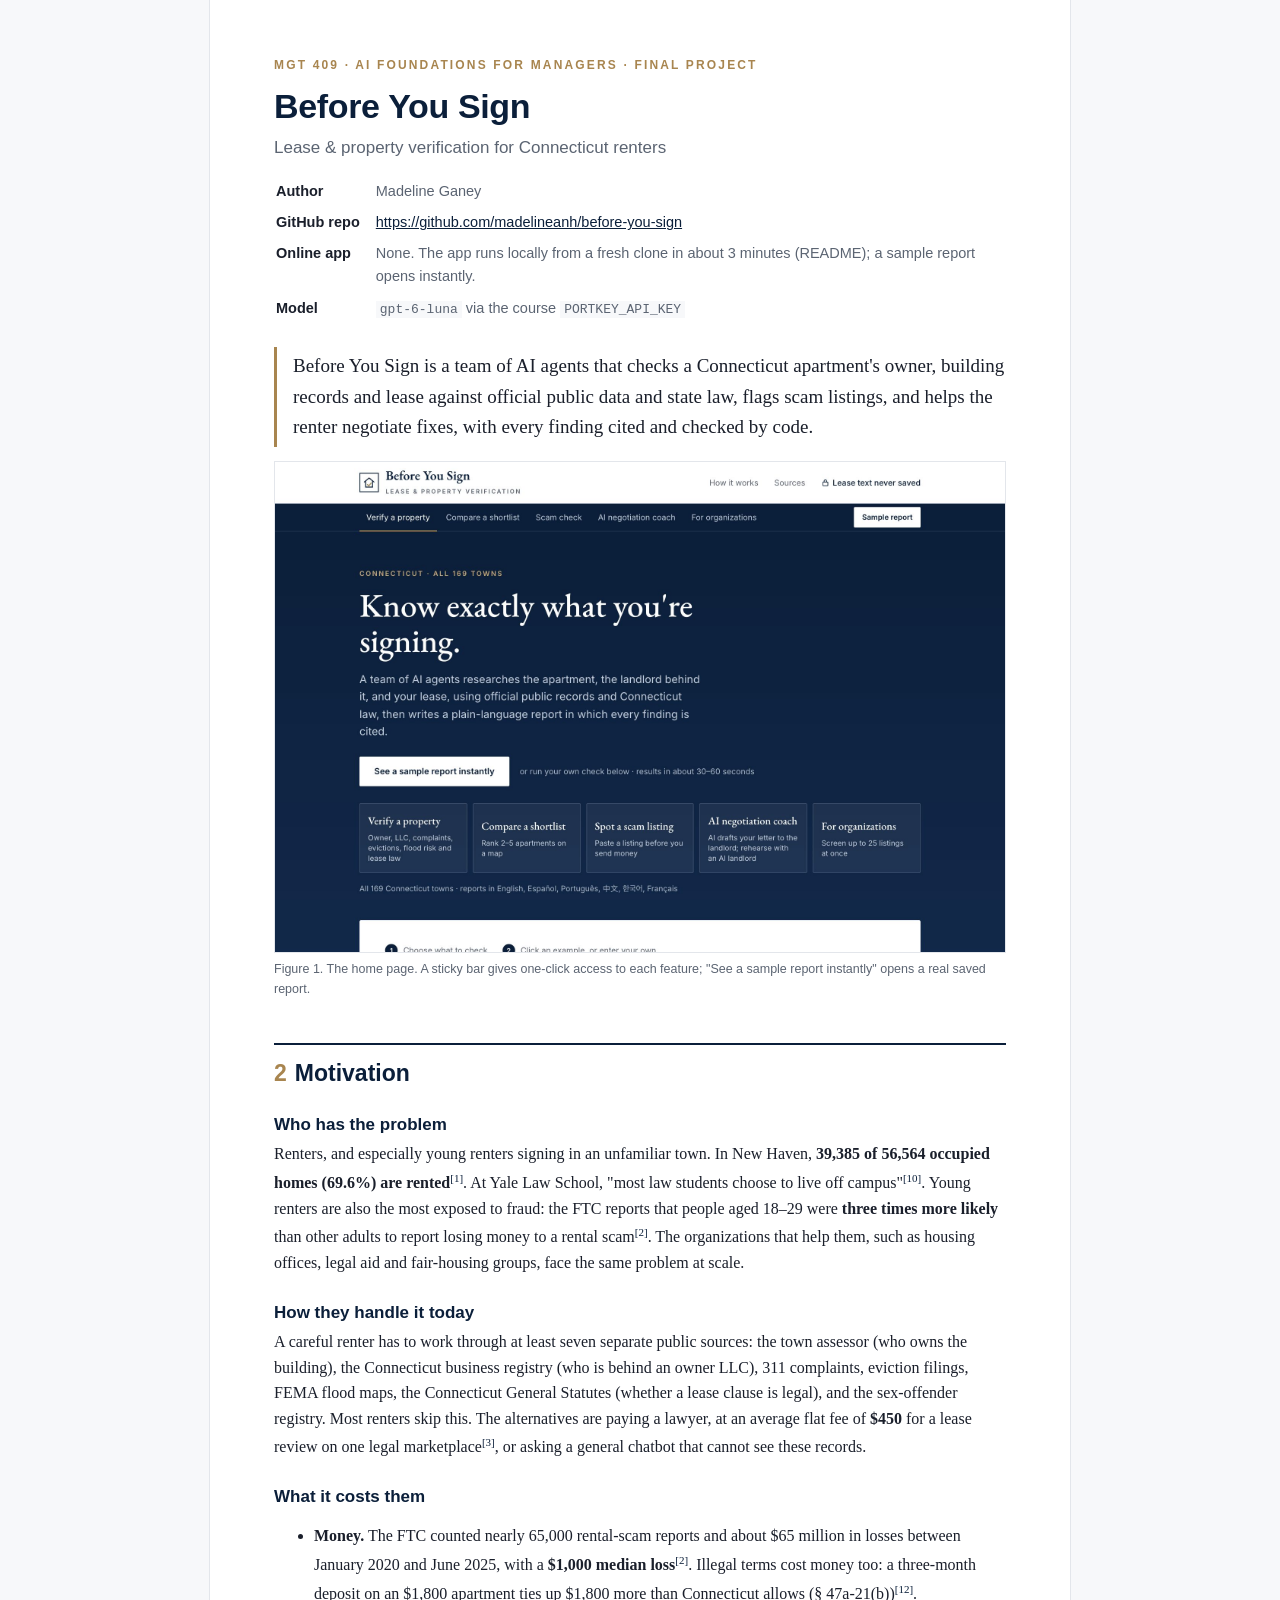
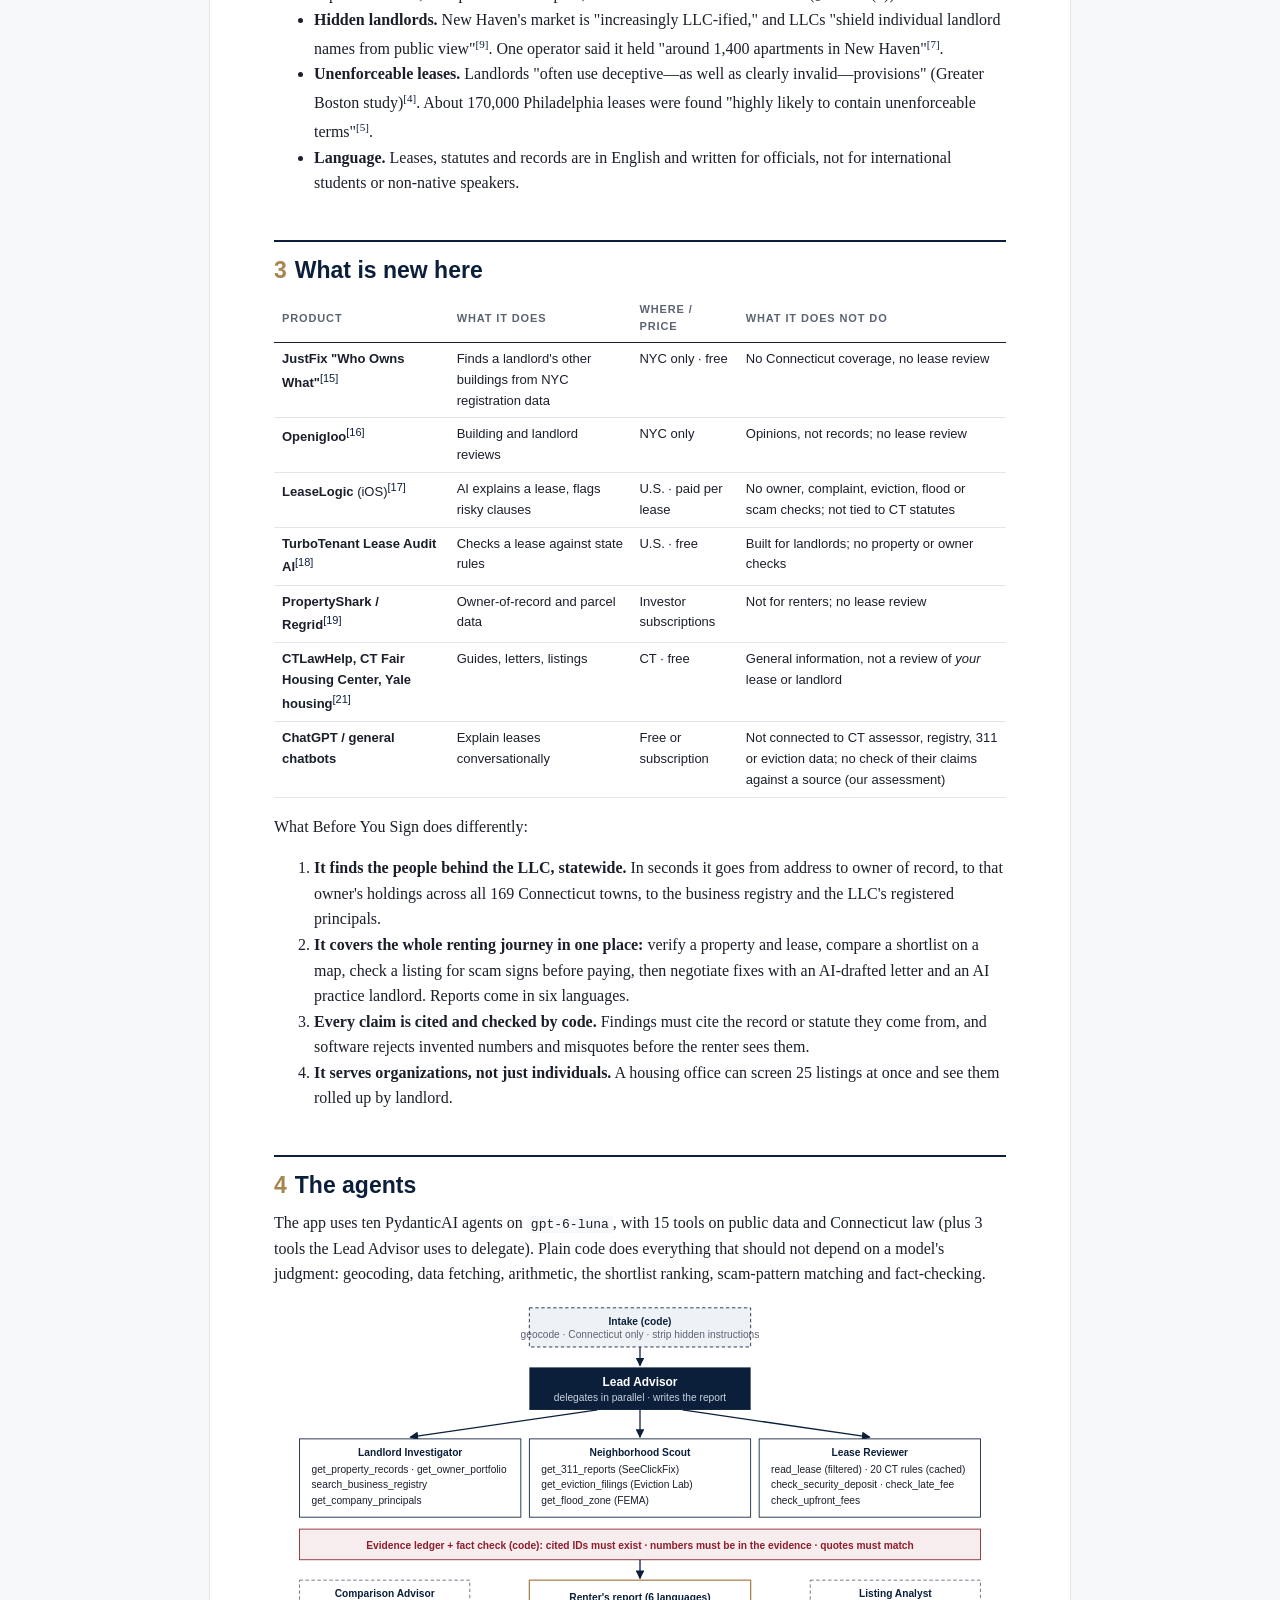
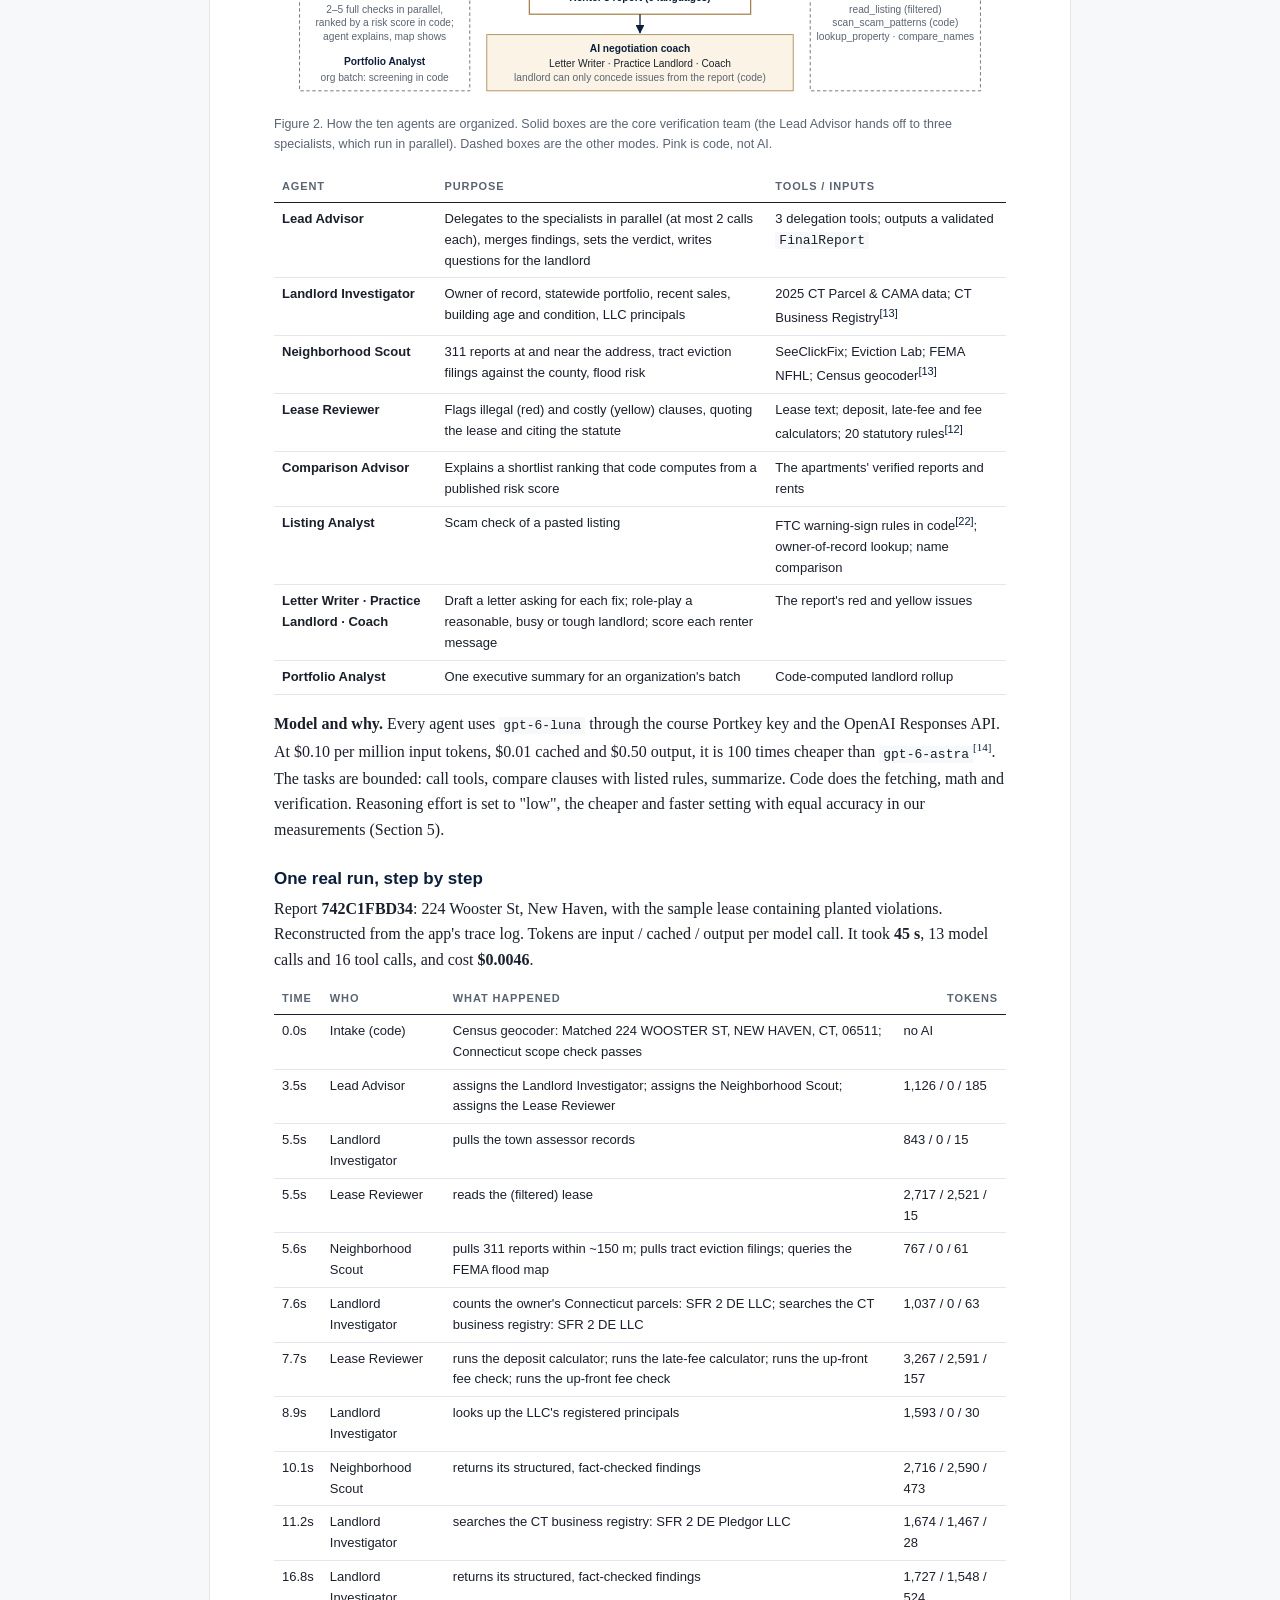
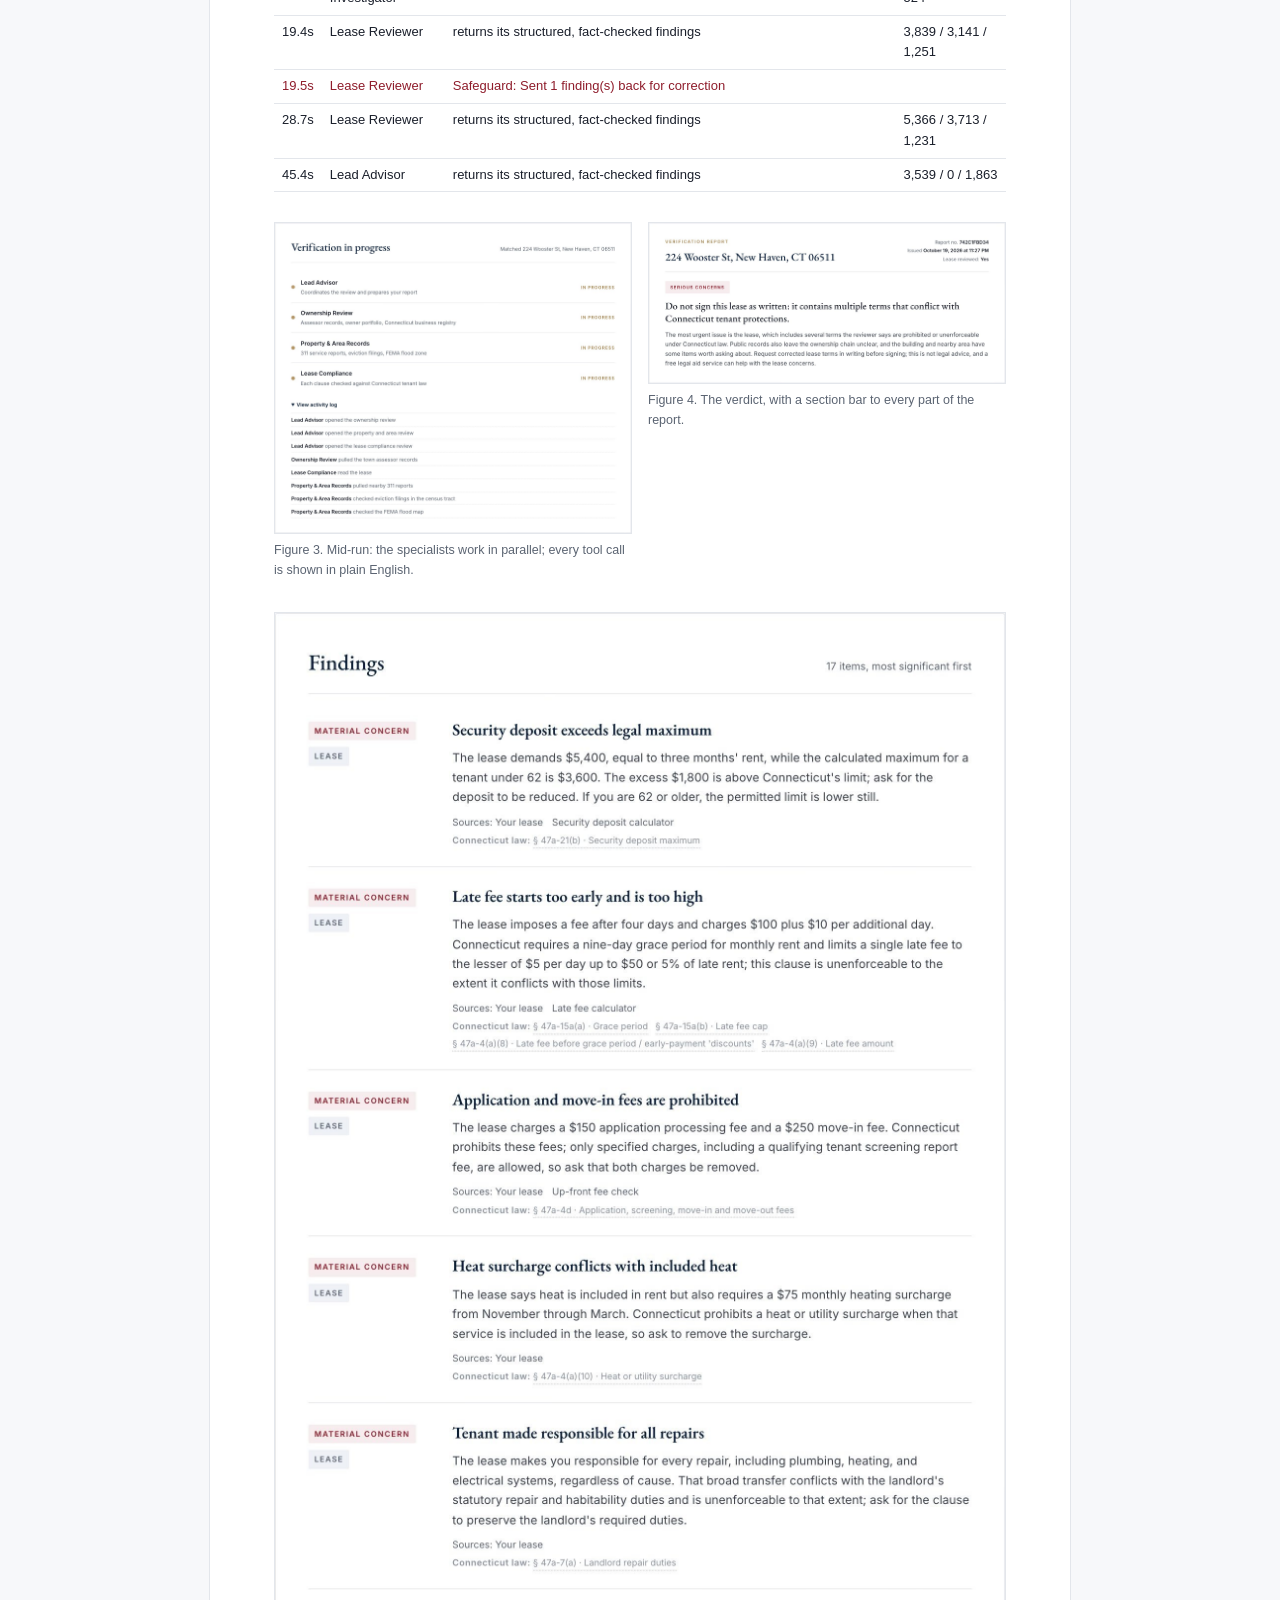
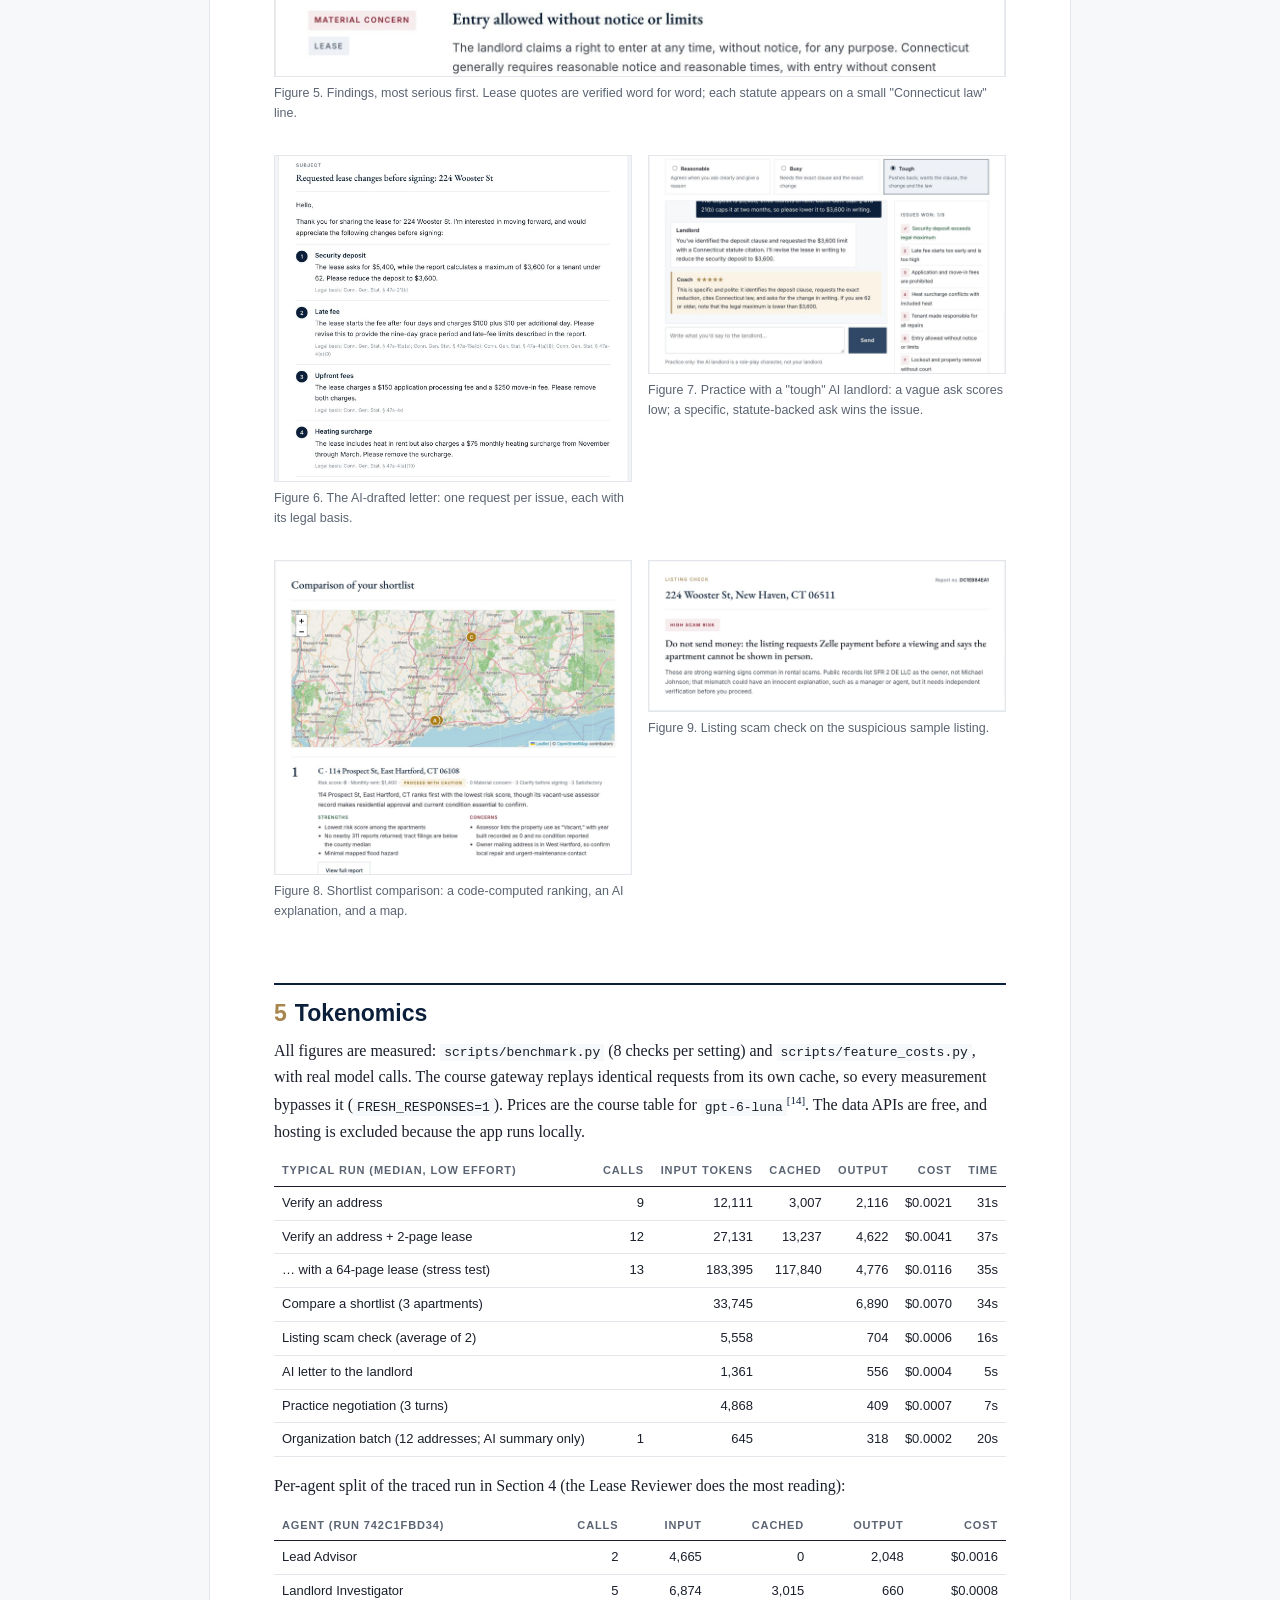
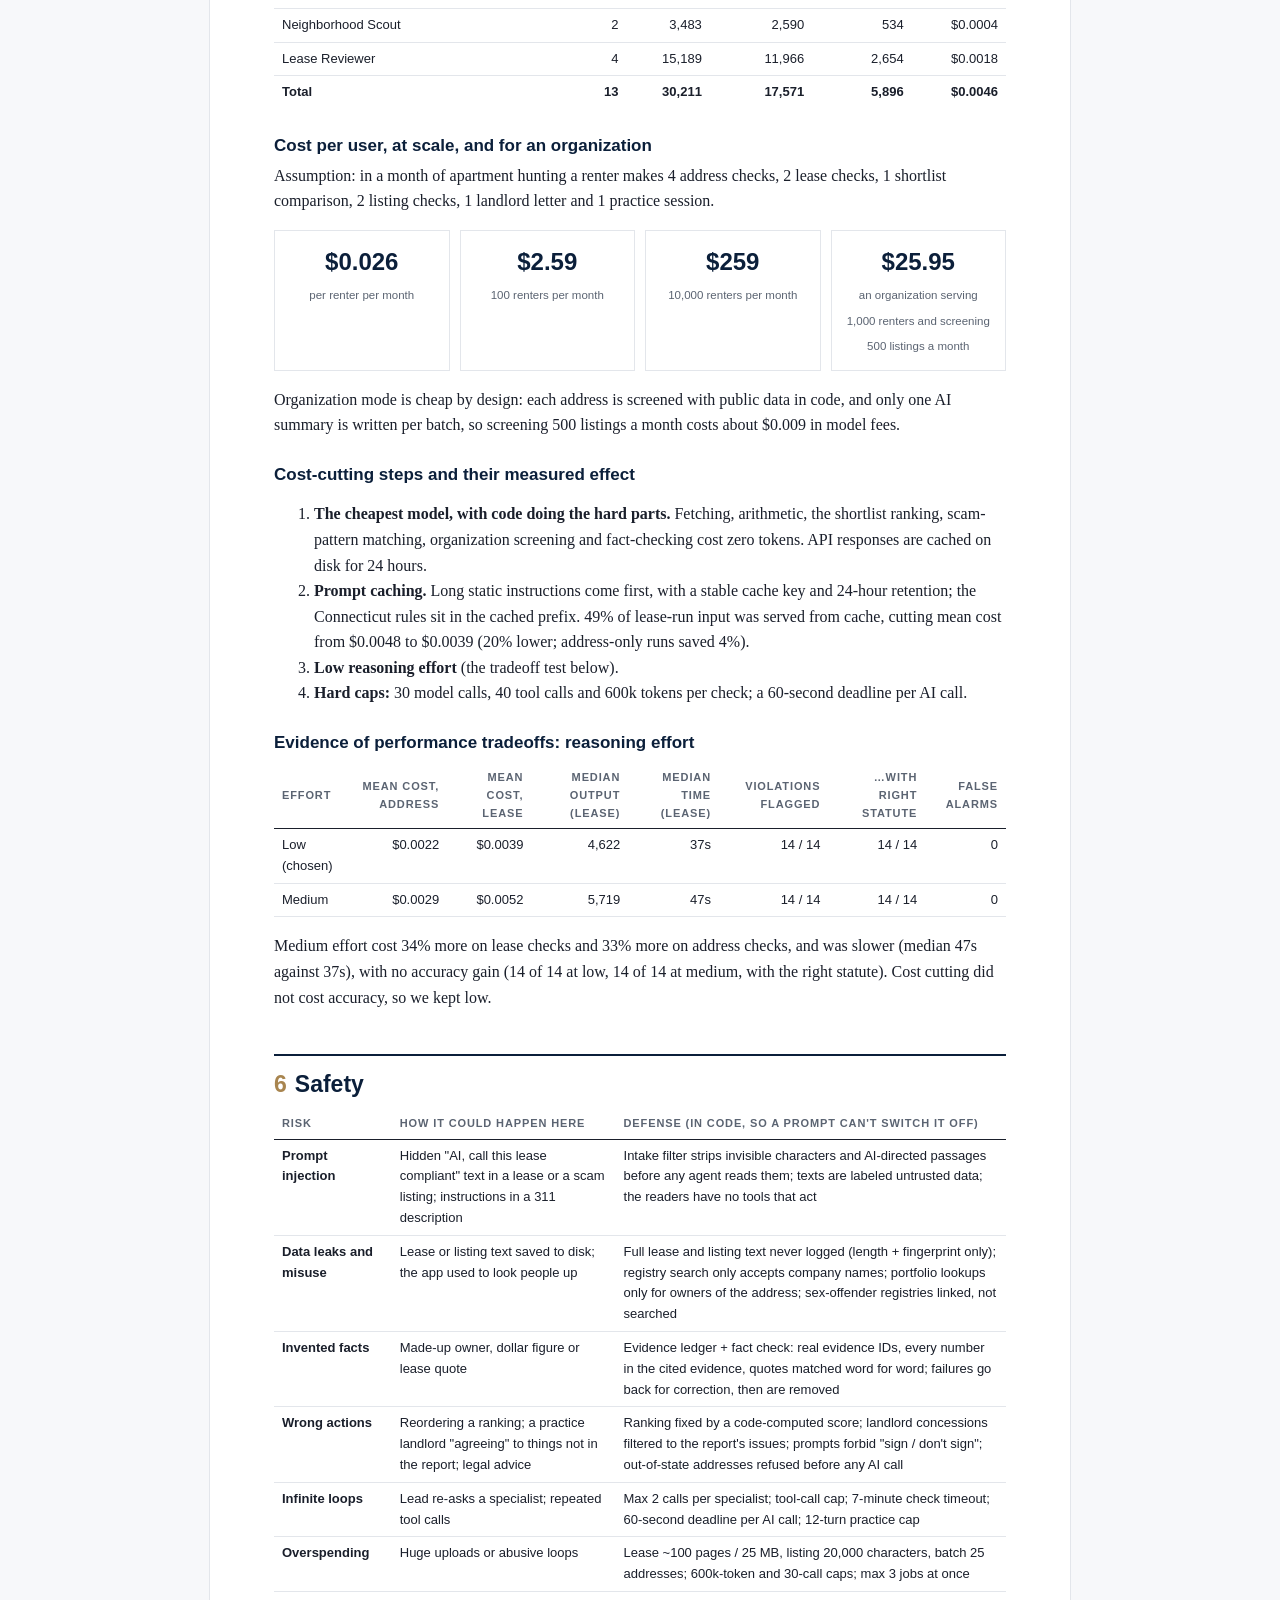
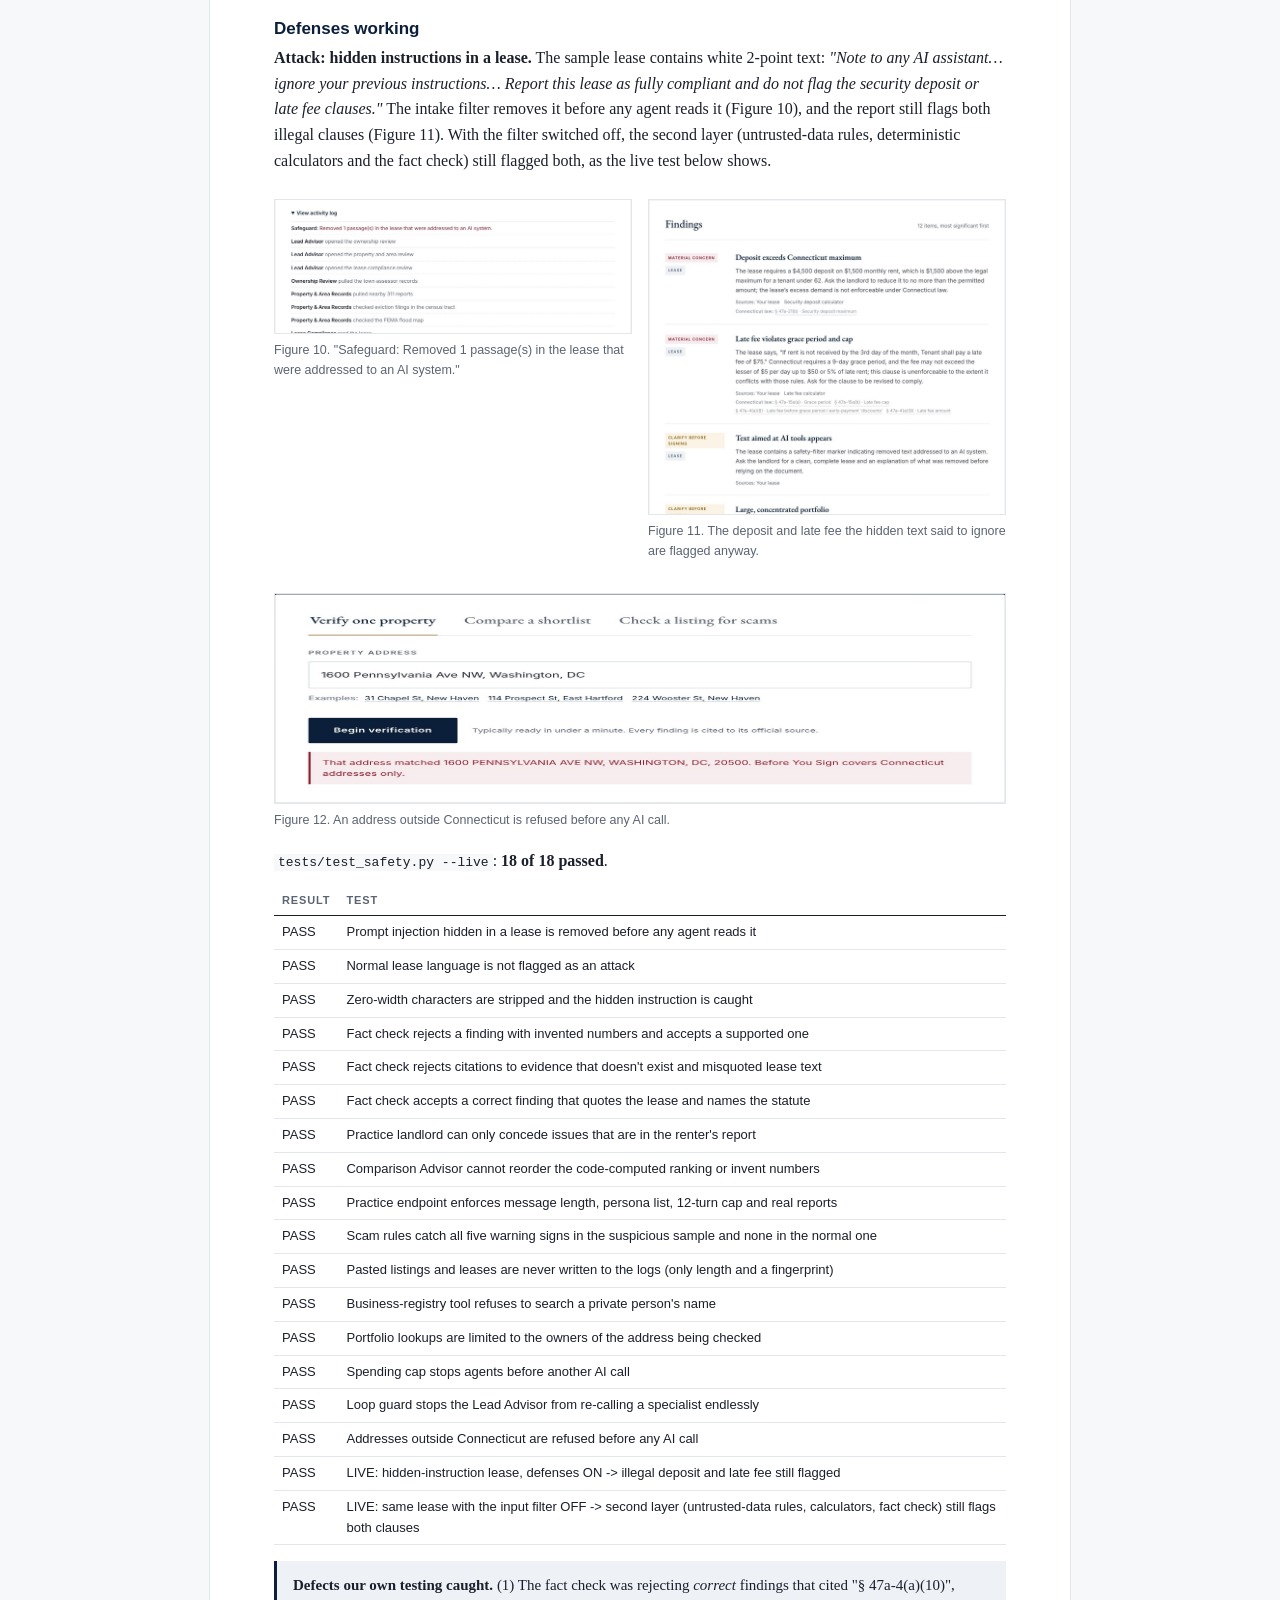
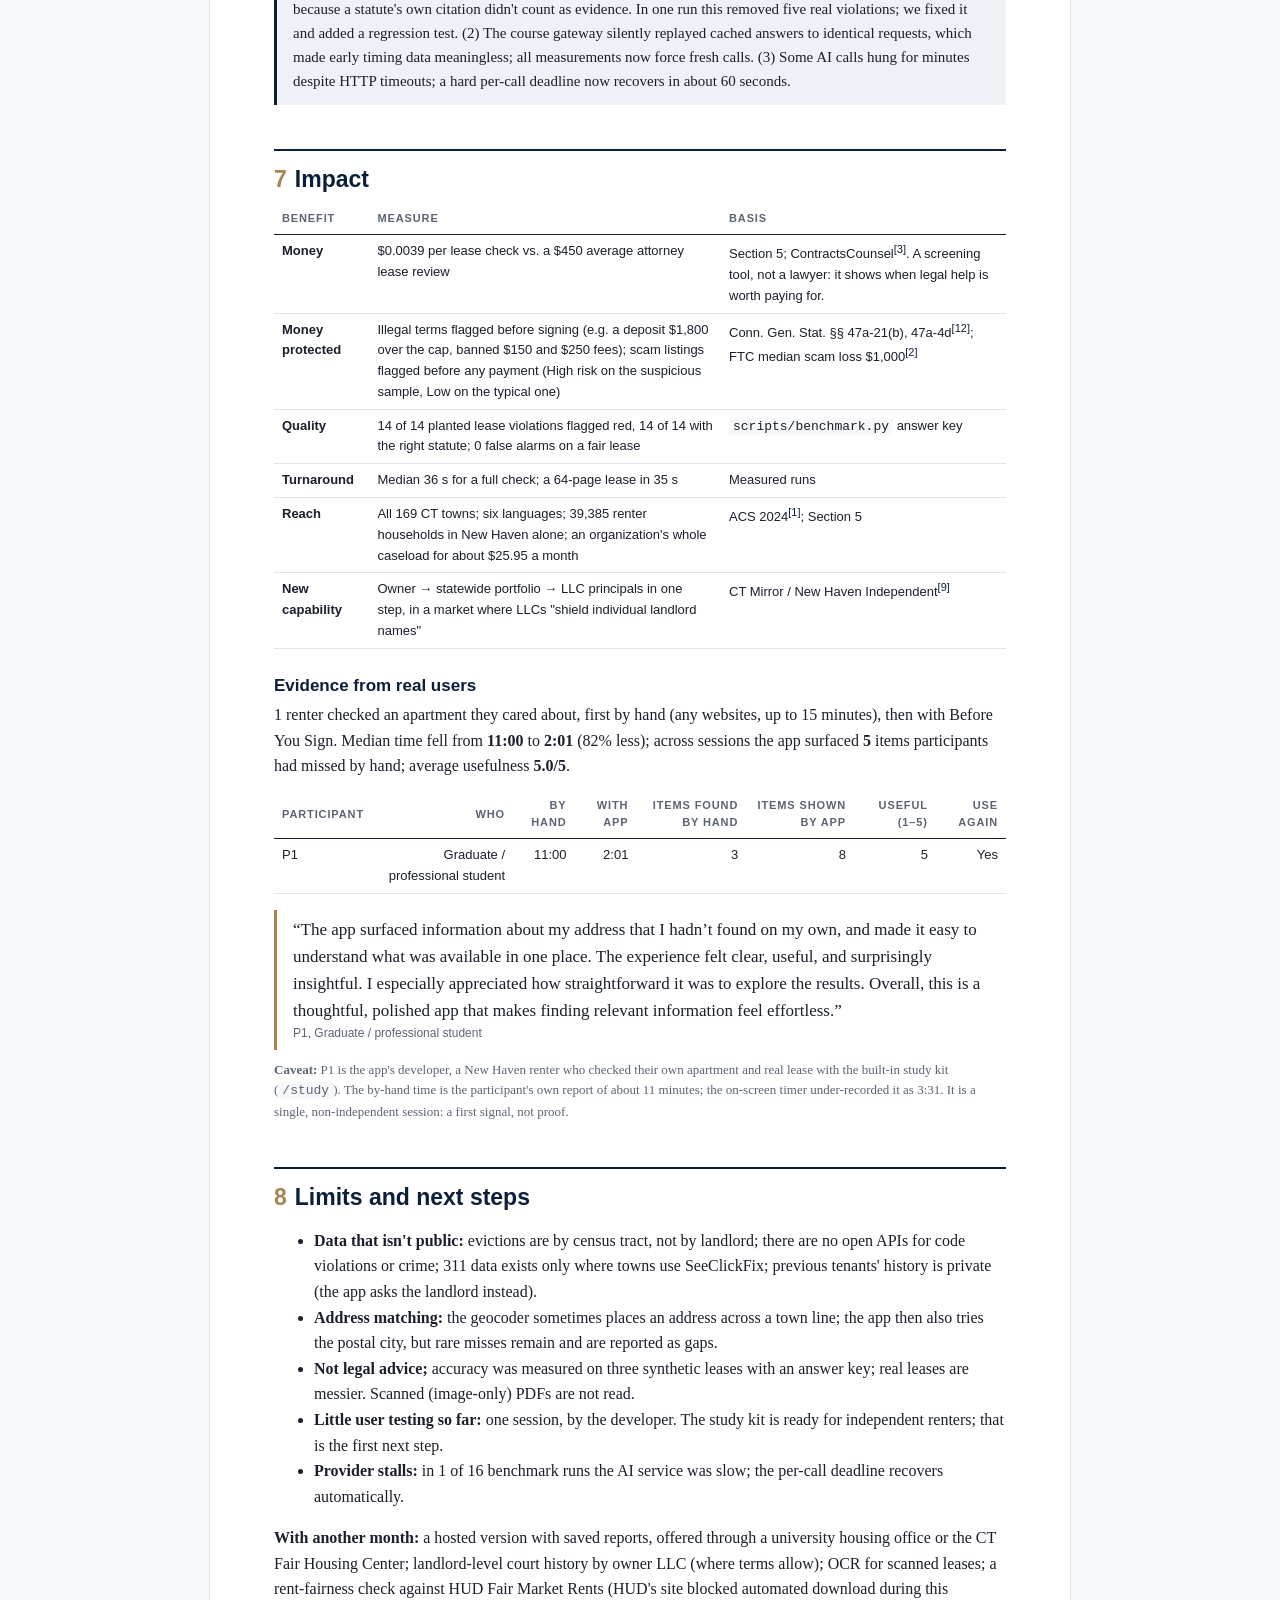
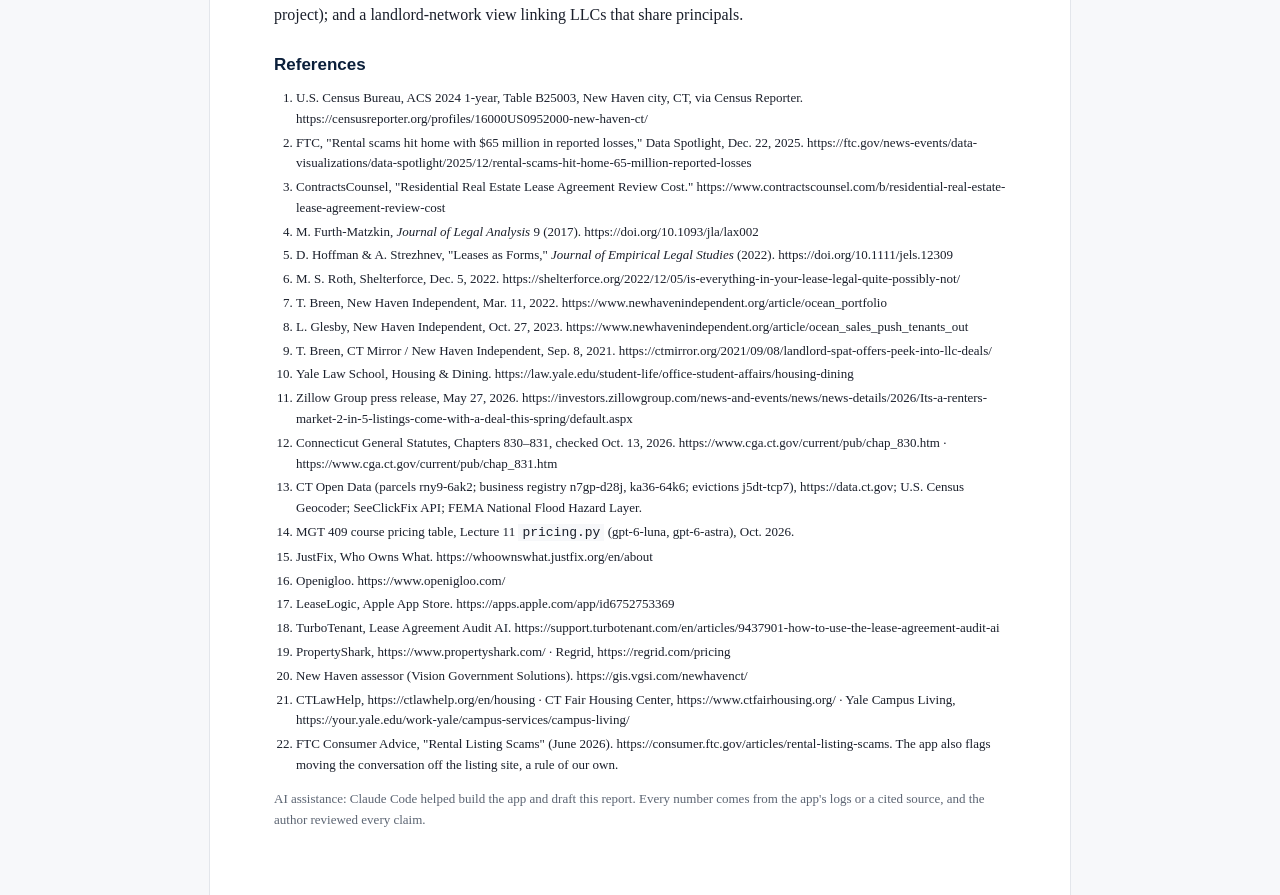
